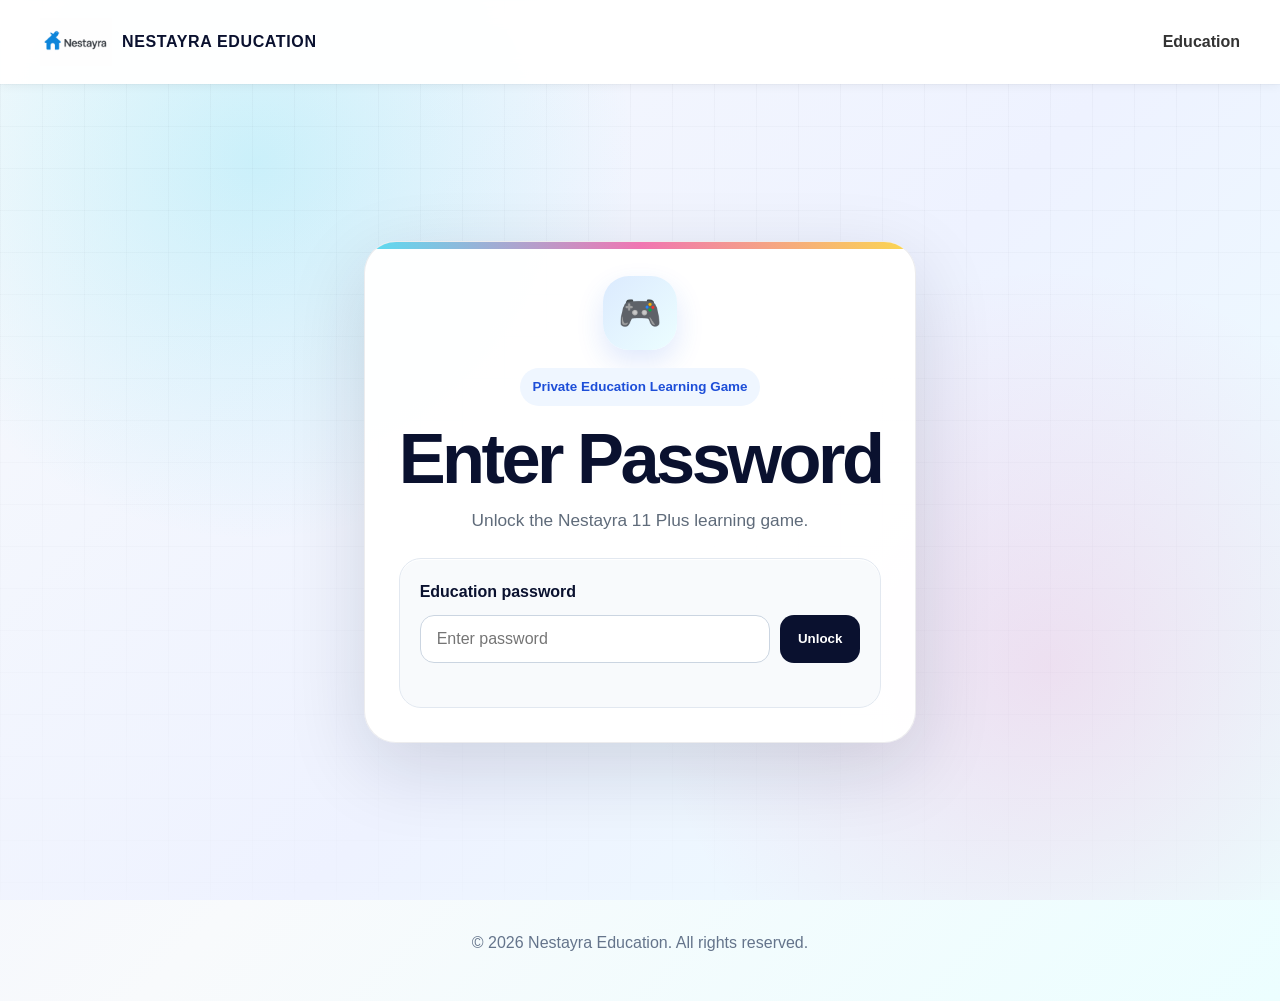
==== index.html @ 67f704fc "education section" ====
<!DOCTYPE html>
<html lang="en">
<head>
  <meta charset="UTF-8" />
  <meta name="viewport" content="width=device-width, initial-scale=1.0" />
  <title>Nestayra Education – 11 Plus Learning</title>
  <meta name="description" content="Password-protected Nestayra 11 Plus Education portal with Maths and English games." />
  <style>
    :root {
      --navy: #0a112f;
      --blue: #2f3a8c;
      --cyan: #22d3ee;
      --gold: #facc15;
      --pink: #ec4899;
      --green: #22c55e;
      --red: #ef4444;
      --text: #222;
      --muted: #5f6b7a;
      --bg: #f8f9fc;
      --card: #ffffff;
      --shadow: 0 18px 60px rgba(15, 23, 42, 0.14);
    }

    * { box-sizing: border-box; }

    html { scroll-behavior: smooth; }

    body {
      margin: 0;
      min-height: 100vh;
      font-family: Arial, sans-serif;
      background:
        radial-gradient(circle at 12% 14%, rgba(34, 211, 238, 0.18), transparent 30%),
        radial-gradient(circle at 88% 18%, rgba(236, 72, 153, 0.13), transparent 32%),
        linear-gradient(135deg, #eef2ff 0%, #f8fafc 50%, #ecfeff 100%);
      color: var(--text);
      line-height: 1.6;
    }

    header {
      position: sticky;
      top: 0;
      z-index: 20;
      background: rgba(255, 255, 255, 0.96);
      backdrop-filter: blur(12px);
      padding: 18px 40px;
      display: flex;
      align-items: center;
      justify-content: space-between;
      box-shadow: 0 2px 10px rgba(0,0,0,0.05);
    }

    .logo {
      display: flex;
      align-items: center;
      gap: 10px;
      color: var(--navy);
      font-weight: 900;
      letter-spacing: 0.04em;
    }

    .logo img {
      height: 48px;
      width: auto;
    }

    nav {
      display: flex;
      align-items: center;
      gap: 18px;
      flex-wrap: wrap;
    }

    nav a,
    nav button {
      text-decoration: none;
      color: #333;
      font-weight: 800;
      border: 0;
      background: transparent;
      cursor: pointer;
      font-size: 1rem;
      padding: 0;
    }

    nav a:hover,
    nav button:hover {
      color: var(--blue);
    }

    .education-section {
      padding: 80px 20px;
    }

    .education-wrap {
      max-width: 1220px;
      margin: 0 auto;
    }

    .education-lock-card {
      max-width: 1080px;
      margin: 0 auto;
      border-radius: 38px;
      padding: 0;
      overflow: hidden;
      box-shadow: 0 28px 90px rgba(15, 23, 42, 0.22);
      border: 1px solid rgba(255, 255, 255, 0.55);
      text-align: left;
      background:
        radial-gradient(circle at 12% 12%, rgba(34, 211, 238, 0.34), transparent 26%),
        radial-gradient(circle at 84% 18%, rgba(236, 72, 153, 0.26), transparent 30%),
        linear-gradient(135deg, #020617, #172554 52%, #042f2e);
      color: white;
      position: relative;
      min-height: 620px;
    }

    .education-lock-card::before {
      content: "";
      position: absolute;
      inset: 0;
      background-image:
        linear-gradient(rgba(255,255,255,0.055) 1px, transparent 1px),
        linear-gradient(90deg, rgba(255,255,255,0.055) 1px, transparent 1px);
      background-size: 42px 42px;
      opacity: 0.75;
      pointer-events: none;
    }

    .game-login-layout {
      position: relative;
      z-index: 1;
      display: grid;
      grid-template-columns: 1.15fr 0.85fr;
      min-height: 620px;
    }

    .game-login-hero {
      padding: clamp(28px, 5vw, 54px);
      display: flex;
      flex-direction: column;
      justify-content: center;
    }

    .game-badge {
      display: inline-flex;
      width: fit-content;
      align-items: center;
      gap: 8px;
      padding: 9px 13px;
      border-radius: 999px;
      background: rgba(255,255,255,0.12);
      border: 1px solid rgba(255,255,255,0.22);
      color: #cffafe;
      font-weight: 900;
      text-transform: uppercase;
      font-size: 0.78rem;
      letter-spacing: 0.08em;
      margin-bottom: 18px;
    }

    .game-login-hero h1 {
      margin: 0 0 16px;
      font-size: clamp(2.5rem, 7vw, 5.6rem);
      line-height: 0.9;
      letter-spacing: -0.07em;
      color: white;
      text-shadow: 0 12px 36px rgba(0,0,0,0.36);
    }

    .game-login-hero p {
      margin: 0 0 24px;
      max-width: 640px;
      color: #dbeafe;
      font-size: 1.13rem;
      font-weight: 800;
    }

    .game-login-features {
      display: grid;
      grid-template-columns: repeat(3, minmax(0, 1fr));
      gap: 12px;
      margin: 26px 0;
    }

    .game-login-feature {
      background: rgba(255,255,255,0.12);
      border: 1px solid rgba(255,255,255,0.18);
      border-radius: 22px;
      padding: 14px;
      color: white;
      box-shadow: inset 0 1px rgba(255,255,255,0.18);
    }

    .game-login-feature strong {
      display: block;
      font-size: 1.5rem;
      margin-bottom: 4px;
    }

    .game-login-feature span {
      display: block;
      color: #cbd5e1;
      font-weight: 800;
      font-size: 0.86rem;
      line-height: 1.25;
    }

    .obby-preview {
      height: 30px;
      background: rgba(0,0,0,0.28);
      border: 1px solid rgba(255,255,255,0.18);
      border-radius: 999px;
      overflow: hidden;
      position: relative;
      max-width: 560px;
      margin-top: 10px;
    }

    .obby-preview-fill {
      height: 100%;
      width: 74%;
      background: linear-gradient(90deg, var(--cyan), var(--pink), var(--gold));
    }

    .obby-preview-runner {
      position: absolute;
      left: 74%;
      top: -9px;
      transform: translateX(-50%);
      font-size: 2.25rem;
      filter: drop-shadow(0 8px 9px rgba(0,0,0,0.45));
      animation: runnerBounce 1.8s ease-in-out infinite;
    }

    .game-login-side {
      padding: clamp(22px, 4vw, 42px);
      display: flex;
      align-items: center;
      justify-content: center;
      background: rgba(255,255,255,0.08);
      border-left: 1px solid rgba(255,255,255,0.14);
    }

    .game-login-panel {
      width: 100%;
      max-width: 420px;
      background: rgba(255,255,255,0.96);
      color: var(--navy);
      border-radius: 30px;
      padding: 26px;
      box-shadow: 0 24px 70px rgba(0,0,0,0.24);
    }

    .lock-icon {
      width: 74px;
      height: 74px;
      margin: -2px 0 18px;
      border-radius: 26px;
      display: grid;
      place-items: center;
      font-size: 2.4rem;
      background: linear-gradient(135deg, #dbeafe, #ecfeff);
      box-shadow: 0 12px 28px rgba(37, 99, 235, 0.16);
    }

    .game-login-panel h2 {
      margin: 0 0 10px;
      font-size: clamp(1.7rem, 4vw, 2.35rem);
      line-height: 1.02;
      color: var(--navy);
      letter-spacing: -0.04em;
    }

    .game-login-panel p {
      color: var(--muted);
      margin: 0 0 18px;
      font-weight: 700;
    }

    .floating-emoji {
      position: absolute;
      z-index: 1;
      opacity: 0.52;
      font-size: 2.2rem;
      animation: floaty 7s linear infinite;
      pointer-events: none;
    }

    .float-one { left: 7%; bottom: 8%; animation-delay: 0s; }
    .float-two { left: 46%; bottom: 5%; animation-delay: 1.1s; }
    .float-three { left: 58%; top: 8%; animation-delay: 2.1s; }

    @keyframes runnerBounce {
      0%, 100% { transform: translateX(-50%) translateY(0); }
      50% { transform: translateX(-50%) translateY(-6px); }
    }

    @keyframes floaty {
      0% { transform: translateY(20px) rotate(0deg); }
      50% { transform: translateY(-20px) rotate(12deg); }
      100% { transform: translateY(20px) rotate(0deg); }
    }

    .kicker {
      color: #2563eb;
      text-transform: uppercase;
      letter-spacing: 0.1em;
      font-size: 0.8rem;
      font-weight: 900;
      margin: 0 0 10px;
    }

    .education-lock-card h1,
    .portal-hero h1 {
      margin: 0 0 14px;
      color: var(--navy);
      font-size: clamp(2.2rem, 6vw, 4.4rem);
      line-height: 0.98;
      letter-spacing: -0.05em;
    }

    .education-lock-card p,
    .portal-hero p {
      margin: 0 auto 24px;
      max-width: 760px;
      color: var(--muted);
      font-size: 1.08rem;
    }

    .password-form {
      background: #f8fafc;
      border: 1px solid #e2e8f0;
      border-radius: 22px;
      padding: 22px;
      text-align: left;
    }

    .password-form label {
      display: block;
      font-weight: 900;
      color: var(--navy);
      margin-bottom: 10px;
    }

    .password-row {
      display: flex;
      gap: 12px;
      flex-wrap: wrap;
    }

    .password-row input {
      flex: 1;
      min-width: 230px;
      border: 1px solid #cbd5e1;
      border-radius: 14px;
      padding: 14px 16px;
      font-size: 1rem;
      outline: none;
    }

    .password-row input:focus {
      border-color: #2563eb;
      box-shadow: 0 0 0 4px rgba(37, 99, 235, 0.14);
    }

    .button,
    .password-row button {
      display: inline-flex;
      align-items: center;
      justify-content: center;
      border: 0;
      border-radius: 14px;
      padding: 14px 20px;
      background: var(--navy);
      color: white;
      font-weight: 900;
      text-decoration: none;
      cursor: pointer;
    }

    .button.light {
      background: #e0e7ff;
      color: #1e1b4b;
    }

    .button.danger {
      background: #fee2e2;
      color: #991b1b;
    }

    .password-error {
      margin: 12px 0 0;
      color: #dc2626;
      font-weight: 800;
    }

    .education-content {
      display: none;
    }

    .education-content.unlocked {
      display: block;
    }

    .unlock-success {
      background: #dcfce7;
      color: #166534;
      border-radius: 18px;
      padding: 14px 18px;
      font-weight: 900;
      margin-bottom: 24px;
    }

    .portal-hero {
      display: grid;
      grid-template-columns: 1.05fr 0.95fr;
      gap: 34px;
      align-items: center;
      margin-bottom: 34px;
    }

    .feature-card {
      background: #0f172a;
      color: white;
      border-radius: 30px;
      padding: 30px;
      box-shadow: 0 24px 70px rgba(15, 23, 42, 0.24);
      overflow: hidden;
      position: relative;
    }

    .feature-card::after {
      content: "🎮";
      position: absolute;
      right: 20px;
      bottom: 10px;
      font-size: 6rem;
      opacity: 0.18;
    }

    .feature-card h2 {
      font-size: 1.8rem;
      margin: 0 0 10px;
    }

    .feature-card p {
      color: #cbd5e1;
      margin: 0;
      max-width: 420px;
    }

    .education-grid {
      display: grid;
      grid-template-columns: repeat(4, 1fr);
      gap: 18px;
      margin: 30px 0;
    }

    .education-card {
      background: white;
      border-radius: 22px;
      padding: 22px;
      box-shadow: var(--shadow);
      border: 1px solid rgba(15, 23, 42, 0.06);
    }

    .education-icon {
      width: 52px;
      height: 52px;
      display: grid;
      place-items: center;
      background: #eff6ff;
      border-radius: 18px;
      font-size: 1.6rem;
      margin-bottom: 14px;
    }

    .education-card h3 {
      margin: 0 0 8px;
      color: var(--navy);
    }

    .education-card p {
      margin: 0;
      color: var(--muted);
      font-size: 0.98rem;
    }

    .game-panel {
      background: white;
      border-radius: 30px;
      padding: 24px;
      box-shadow: var(--shadow);
      border: 1px solid rgba(15, 23, 42, 0.08);
      margin-top: 30px;
    }

    .game-panel-header {
      display: flex;
      justify-content: space-between;
      gap: 18px;
      align-items: flex-start;
      flex-wrap: wrap;
      margin-bottom: 18px;
    }

    .game-panel-header h2 {
      margin: 0 0 8px;
      color: var(--navy);
      font-size: clamp(1.8rem, 4vw, 2.8rem);
      letter-spacing: -0.04em;
    }

    .game-panel-header p {
      margin: 0;
      color: var(--muted);
      max-width: 760px;
    }

    .game-iframe-wrap {
      background: #020617;
      border-radius: 26px;
      overflow: hidden;
      border: 1px solid rgba(15, 23, 42, 0.12);
      min-height: 760px;
    }

    .game-iframe {
      width: 100%;
      height: 860px;
      border: 0;
      display: block;
      background: #020617;
    }

    footer {
      text-align: center;
      padding: 30px 20px 45px;
      color: #64748b;
    }

    @media (max-width: 980px) {
      header {
        padding: 16px 20px;
        align-items: flex-start;
        flex-direction: column;
      }

      .education-section {
        padding: 56px 16px;
      }

      .portal-hero {
        grid-template-columns: 1fr;
      }

      .game-login-layout {
        grid-template-columns: 1fr;
      }

      .game-login-side {
        border-left: 0;
        border-top: 1px solid rgba(255,255,255,0.14);
      }

      .game-login-features {
        grid-template-columns: 1fr;
      }


      .education-grid {
        grid-template-columns: repeat(2, 1fr);
      }

      .game-iframe {
        height: 980px;
      }
    }

    @media (max-width: 620px) {
      .education-lock-card {
        padding: 22px;
      }

      .password-row {
        flex-direction: column;
      }

      .password-row input,
      .password-row button {
        width: 100%;
      }

      .education-grid {
        grid-template-columns: 1fr;
      }

      .game-panel {
        padding: 16px;
        border-radius: 24px;
      }

      .game-iframe-wrap {
        border-radius: 20px;
      }

      .game-iframe {
        height: 1120px;
      }
    }


    /* Final design: simple home, full game magic after unlock */
    body::before {
      content: "";
      position: fixed;
      inset: 0;
      pointer-events: none;
      background:
        radial-gradient(circle at 20% 18%, rgba(34, 211, 238, 0.20), transparent 30%),
        radial-gradient(circle at 82% 74%, rgba(236, 72, 153, 0.14), transparent 32%),
        linear-gradient(135deg, #f8fafc 0%, #eef2ff 55%, #ecfeff 100%);
      z-index: -3;
    }

    body::after {
      content: "";
      position: fixed;
      inset: 0;
      pointer-events: none;
      z-index: -2;
      background-image:
        linear-gradient(rgba(15,23,42,0.035) 1px, transparent 1px),
        linear-gradient(90deg, rgba(15,23,42,0.035) 1px, transparent 1px);
      background-size: 42px 42px;
      mask-image: linear-gradient(to bottom, rgba(0,0,0,.8), rgba(0,0,0,.16));
    }

    .education-section {
      min-height: calc(100vh - 84px);
      display: grid;
      place-items: center;
      padding: 46px 18px;
      background: transparent;
    }

    .education-lock-card {
      max-width: 560px;
      width: 100%;
      margin: 0 auto;
      background: rgba(255,255,255,0.96);
      border-radius: 32px;
      padding: 34px;
      box-shadow: 0 24px 80px rgba(15, 23, 42, 0.14);
      border: 1px solid rgba(15, 23, 42, 0.08);
      text-align: center;
      color: var(--navy);
      position: relative;
      overflow: hidden;
      min-height: auto;
    }

    .education-lock-card::before {
      content: "";
      position: absolute;
      inset: 0 0 auto;
      height: 7px;
      background: linear-gradient(90deg, var(--cyan), var(--pink), var(--gold));
    }

    .simple-login-mark {
      width: 74px;
      height: 74px;
      margin: 0 auto 18px;
      border-radius: 26px;
      display: grid;
      place-items: center;
      background: linear-gradient(135deg, #dbeafe, #ecfeff);
      box-shadow: 0 12px 28px rgba(37,99,235,.14);
      font-size: 2.2rem;
    }

    .simple-login-title {
      margin: 0 0 10px;
      color: var(--navy);
      font-size: clamp(2rem, 6vw, 3.1rem);
      line-height: 1;
      letter-spacing: -0.055em;
    }

    .simple-login-text {
      margin: 0 auto 22px;
      color: var(--muted);
      font-size: 1.02rem;
      max-width: 420px;
    }

    .simple-login-note {
      display: inline-flex;
      align-items: center;
      gap: 8px;
      margin-bottom: 18px;
      padding: 8px 12px;
      border-radius: 999px;
      background: #eff6ff;
      color: #1d4ed8;
      font-weight: 900;
      font-size: .84rem;
    }

    .password-form {
      background: #f8fafc;
      border: 1px solid #e2e8f0;
      border-radius: 22px;
      padding: 20px;
      text-align: left;
      box-shadow: inset 0 1px white;
    }

    .password-form label {
      color: var(--navy);
      font-weight: 900;
    }

    .password-row {
      display: grid;
      grid-template-columns: 1fr auto;
      gap: 10px;
      margin-top: 10px;
    }

    .password-row input {
      width: 100%;
      min-width: 0;
      border: 1px solid #cbd5e1;
      border-radius: 14px;
      padding: 14px 16px;
      font-size: 1rem;
      outline: none;
    }

    .password-row input:focus {
      border-color: #2563eb;
      box-shadow: 0 0 0 4px rgba(37,99,235,.14);
    }

    .password-row button {
      border: 0;
      border-radius: 14px;
      padding: 14px 18px;
      background: var(--navy);
      color: white;
      font-weight: 900;
      cursor: pointer;
      white-space: nowrap;
    }

    .education-content {
      display: none;
    }

    .education-content.unlocked {
      display: block;
      width: 100%;
    }

    .post-unlock-game-banner {
      background:
        radial-gradient(circle at 12% 12%, rgba(34,211,238,.32), transparent 30%),
        radial-gradient(circle at 88% 18%, rgba(236,72,153,.26), transparent 32%),
        linear-gradient(135deg, #020617, #111827 46%, #1e1b4b);
      color: white;
      border-radius: 34px;
      padding: clamp(22px, 4vw, 36px);
      margin: 24px 0 28px;
      box-shadow: 0 28px 90px rgba(15,23,42,.25);
      border: 1px solid rgba(255,255,255,.16);
      overflow: hidden;
      position: relative;
    }

    .post-unlock-game-banner::before {
      content: "";
      position: absolute;
      inset: 0;
      background-image:
        linear-gradient(rgba(255,255,255,.055) 1px, transparent 1px),
        linear-gradient(90deg, rgba(255,255,255,.055) 1px, transparent 1px);
      background-size: 42px 42px;
      opacity: .65;
      pointer-events: none;
    }

    .post-unlock-game-inner {
      position: relative;
      z-index: 1;
      display: grid;
      grid-template-columns: 1.1fr .9fr;
      gap: 22px;
      align-items: center;
    }

    .post-unlock-game-banner h2 {
      margin: 0 0 10px;
      font-size: clamp(2.1rem, 5vw, 4.2rem);
      line-height: .95;
      letter-spacing: -.06em;
      color: white;
    }

    .post-unlock-game-banner p {
      margin: 0;
      color: #dbeafe;
      font-weight: 800;
      max-width: 720px;
    }

    .reward-grid {
      display: grid;
      grid-template-columns: repeat(3, 1fr);
      gap: 10px;
      margin-top: 20px;
    }

    .reward-card {
      background: rgba(255,255,255,.12);
      border: 1px solid rgba(255,255,255,.18);
      border-radius: 20px;
      padding: 13px;
      color: white;
      box-shadow: inset 0 1px rgba(255,255,255,.18);
    }

    .reward-card strong {
      display: block;
      font-size: 1.7rem;
      margin-bottom: 5px;
    }

    .reward-card span {
      display: block;
      color: #cbd5e1;
      font-weight: 800;
      font-size: .86rem;
      line-height: 1.25;
    }

    .challenge-board {
      background: rgba(0,0,0,.24);
      border: 1px solid rgba(255,255,255,.16);
      border-radius: 24px;
      padding: 16px;
    }

    .challenge-board h3 {
      margin: 0 0 10px;
      color: white;
    }

    .challenge-row {
      display: grid;
      grid-template-columns: auto 1fr auto;
      gap: 10px;
      align-items: center;
      padding: 10px 0;
      border-top: 1px solid rgba(255,255,255,.08);
      color: #e2e8f0;
      font-weight: 900;
    }

    .challenge-row:first-of-type {
      border-top: 0;
    }

    .challenge-rank {
      width: 30px;
      height: 30px;
      border-radius: 11px;
      display: grid;
      place-items: center;
      background: linear-gradient(135deg, var(--gold), #fb923c);
      color: #111827;
      font-size: .82rem;
    }

    .portal-hero h1,
    .game-panel-header h2 {
      background: linear-gradient(90deg, #0f172a, #2563eb, #0891b2);
      -webkit-background-clip: text;
      background-clip: text;
      color: transparent;
    }

    .portal-hero,
    .education-grid,
    .game-panel {
      animation: revealUp .55s ease both;
    }

    @keyframes revealUp {
      from { opacity: 0; transform: translateY(18px); }
      to { opacity: 1; transform: translateY(0); }
    }

    @media (max-width: 980px) {
      .post-unlock-game-inner,
      .portal-hero {
        grid-template-columns: 1fr;
      }

      .reward-grid {
        grid-template-columns: 1fr;
      }
    }

    @media (max-width: 620px) {
      .education-lock-card {
        padding: 26px 18px;
        border-radius: 26px;
      }

      .password-row {
        grid-template-columns: 1fr;
      }

      .password-row button {
        width: 100%;
      }
    }


    .english-panel {
      background: white;
      border-radius: 30px;
      padding: 24px;
      box-shadow: var(--shadow);
      border: 1px solid rgba(15, 23, 42, 0.08);
      margin-top: 30px;
      animation: revealUp .7s ease both;
    }

    .english-panel-header {
      display: flex;
      justify-content: space-between;
      gap: 18px;
      align-items: flex-start;
      flex-wrap: wrap;
      margin-bottom: 18px;
    }

    .english-panel-header h2 {
      margin: 0 0 8px;
      font-size: clamp(1.8rem, 4vw, 2.8rem);
      letter-spacing: -0.04em;
      background: linear-gradient(90deg, #0f172a, #7c3aed, #06b6d4);
      -webkit-background-clip: text;
      background-clip: text;
      color: transparent;
    }

    .english-panel-header p {
      margin: 0;
      color: var(--muted);
      max-width: 800px;
    }

    .english-skill-grid {
      display: grid;
      grid-template-columns: repeat(5, 1fr);
      gap: 10px;
      margin: 18px 0;
    }

    .english-skill-card {
      background: linear-gradient(135deg, #f8fafc, #eef2ff);
      border: 1px solid #e2e8f0;
      border-radius: 18px;
      padding: 13px;
      font-weight: 900;
      color: #1e1b4b;
      text-align: center;
      min-height: 80px;
      display: grid;
      place-items: center;
    }

    .english-iframe-wrap {
      background: #0a0010;
      border-radius: 26px;
      overflow: hidden;
      border: 1px solid rgba(15, 23, 42, 0.12);
      min-height: 860px;
    }

    .english-iframe {
      width: 100%;
      height: 930px;
      border: 0;
      display: block;
      background: #0a0010;
    }

    @media (max-width: 980px) {
      .english-skill-grid {
        grid-template-columns: repeat(2, 1fr);
      }

      .english-iframe {
        height: 1020px;
      }
    }

    @media (max-width: 620px) {
      .english-panel {
        padding: 16px;
        border-radius: 24px;
      }

      .english-skill-grid {
        grid-template-columns: 1fr;
      }

      .english-iframe-wrap {
        border-radius: 20px;
      }

      .english-iframe {
        height: 1120px;
      }
    }


    .english-resource-grid {
      display: grid;
      grid-template-columns: repeat(5, 1fr);
      gap: 10px;
      margin: 18px 0;
    }

    .english-resource-card {
      border: 1px solid #e2e8f0;
      background: linear-gradient(135deg, #ffffff, #f8fafc);
      border-radius: 18px;
      padding: 13px;
      text-align: left;
      cursor: pointer;
      box-shadow: 0 10px 25px rgba(15,23,42,.07);
      min-height: 126px;
    }

    .english-resource-card.active {
      border-color: #7c3aed;
      box-shadow: 0 0 0 4px rgba(124,58,237,.12);
      background: linear-gradient(135deg, #eef2ff, #ecfeff);
    }

    .english-resource-card b {
      display: block;
      color: #0f172a;
      margin-bottom: 5px;
    }

    .english-resource-card small {
      display: block;
      color: #64748b;
      line-height: 1.35;
      font-weight: 700;
    }

    @media (max-width: 980px) {
      .english-resource-grid {
        grid-template-columns: repeat(2, 1fr);
      }
    }

    @media (max-width: 620px) {
      .english-resource-grid {
        grid-template-columns: 1fr;
      }
    }

  </style>
</head>
<body>

<header>
  <div class="logo">
    <img src="logo.png" alt="Nestayra Logo" />
    <strong>NESTAYRA EDUCATION</strong>
  </div>

  <!-- Before password: show only this Education link. -->
  <nav id="lockedNav">
    <a href="#education">Education</a>
  </nav>

  <!-- After password: show education portal links. -->
  <nav id="unlockedNav" style="display:none">
    <a href="#educationPortal">Portal</a>
    <a href="#fullGame">Maths Game</a>
    <a href="#englishComprehension">English Comprehension</a>
    <button type="button" id="lockEducationTop">Lock</button>
  </nav>
</header>

<section class="education-section" id="education">
  <div class="education-wrap">

    <div class="education-lock-card" id="educationLock">
      <div class="simple-login-mark">🎮</div>
      <div class="simple-login-note">Private Education Learning Game</div>
      <h1 class="simple-login-title">Enter Password</h1>
      <p class="simple-login-text">Unlock the Nestayra 11 Plus learning game.</p>

      <form class="password-form" id="educationPasswordForm">
        <label for="educationPassword">Education password</label>
        <div class="password-row">
          <input id="educationPassword" type="password" placeholder="Enter password" autocomplete="current-password" />
          <button type="submit">Unlock</button>
        </div>
        <p class="password-error" id="educationPasswordError" aria-live="polite"></p>
      </form>
    </div>

    <div class="education-content" id="educationContent">
      <div class="unlock-success">Education section unlocked. Welcome to Nestayra 11 Plus Learning.</div>

      <div class="post-unlock-game-banner">
        <div class="post-unlock-game-inner">
          <div>
            <p class="kicker" style="color:#67e8f9">Game unlocked</p>
            <h2>Welcome to Galaxy Obby</h2>
            <p>Now the magic starts: complete 9-paper Maths challenges and play English comprehension quests with passage cards, hints, evidence and boss battles.</p>

            <div class="reward-grid">
              <div class="reward-card"><strong>🧮</strong><span>168 selected Maths questions</span></div>
              <div class="reward-card"><strong>⚡</strong><span>Fast multiple-choice battles</span></div>
              <div class="reward-card"><strong>📚</strong><span>English comprehension quests</span></div>
            </div>
          </div>

          <div class="challenge-board">
            <h3>🏆 Challenge Board</h3>
            <div class="challenge-row"><div class="challenge-rank">1</div><div>Build a 5x streak</div><div>+100 coins</div></div>
            <div class="challenge-row"><div class="challenge-rank">2</div><div>Clear Review Dojo</div><div>+1 gem</div></div>
            <div class="challenge-row"><div class="challenge-rank">3</div><div>Beat Boss Tower</div><div>new avatar</div></div>
          </div>
        </div>
      </div>



      <section class="portal-hero" id="educationPortal">
        <div>
          <p class="kicker">Education Support</p>
          <h1>11 Plus learning made fun</h1>
          <p>Nestayra Education helps children revise through short, motivating, game-style practice. The full game below includes Maths practice, English practice, multiple-choice answers, rewards, review mode and obby-style progress.</p>
          <p>
            <button class="button danger" type="button" id="lockEducationButton">Lock Education</button>
          </p>
        </div>

        <div class="feature-card">
          <h2>Full Galaxy Obby Game</h2>
          <p>The embedded game is the full multiple-choice no-type version created earlier, with Paper 1 to Paper 9 Maths question sets included. It loads only after the protected Education portal is unlocked.</p>
        </div>
      </section>

      <div class="education-grid">
        <article class="education-card">
          <div class="education-icon">🎯</div>
          <h3>11 Plus Prep</h3>
          <p>Short practice sessions for GL-style Maths, English, reasoning and exam confidence.</p>
        </article>
        <article class="education-card">
          <div class="education-icon">🧮</div>
          <h3>Maths Fluency</h3>
          <p>Speed, accuracy and step-by-step problem solving with child-friendly feedback.</p>
        </article>
        <article class="education-card">
          <div class="education-icon">📚</div>
          <h3>English Skills</h3>
          <p>Vocabulary, comprehension, grammar, punctuation and creative writing support.</p>
        </article>
        <article class="education-card">
          <div class="education-icon">🎮</div>
          <h3>Game Learning</h3>
          <p>Roblox-inspired rewards and TikTok-style short rounds to keep revision engaging.</p>
        </article>
      </div>

      <section class="game-panel" id="fullGame">
        <div class="game-panel-header">
          <div>
            <p class="kicker">Full Game</p>
            <h2>11 Plus Galaxy Obby</h2>
            <p>This is the full multiple-choice no-type game with all 9 selected Maths practice papers included. Children can choose A, B, C, D or E rather than typing answer values.</p>
          </div>
          <a class="button light" href="education-game/index.html" target="_blank" rel="noopener">Open Game Full Screen</a>
        </div>

        <div class="game-iframe-wrap">
          <iframe
            id="educationGameFrame"
            class="game-iframe"
            title="11 Plus Galaxy Obby Game"
            src="about:blank"
            loading="lazy"
          ></iframe>
        </div>
      </section>


      <section class="english-panel" id="englishComprehension">
        <div class="english-panel-header">
          <div>
            <p class="kicker">English Game</p>
            <h2>ReadQuest Comprehension Adventure</h2>
            <p>Children learn comprehension by playing: choose ReadQuest, GL Technique Dojo, Peter Pan practice, English Tutor or Word Explorer. The suite trains retrieval, inference, vocabulary, main idea, writer’s effect, writer’s view, tone, structure and evidence.</p>
          </div>
          <a class="button light" href="education-game/english/readquest.html" target="_blank" rel="noopener">Open English Game Full Screen</a>
        </div>

        
        <div class="english-resource-grid" id="englishResourceGrid">
          <button class="english-resource-card active" type="button" data-src="education-game/english/readquest.html">
            <b>🎮 ReadQuest Adventure</b>
            <small>Five comprehension worlds with boss battles, hints and XP.</small>
          </button>
          <button class="english-resource-card" type="button" data-src="education-game/english/gl-technique-dojo.html">
            <b>🧠 GL Technique Dojo</b>
            <small>Quick drills for retrieval, inference, vocabulary, tone and evidence.</small>
          </button>
          <button class="english-resource-card" type="button" data-src="education-game/english/peter-pan-comprehension.html">
            <b>🏴‍☠️ Peter Pan Practice</b>
            <small>Classic passage comprehension practice.</small>
          </button>
          <button class="english-resource-card" type="button" data-src="education-game/english/11plus-english-tutor.html">
            <b>📚 English Tutor</b>
            <small>Vocabulary, grammar and wider 11+ English support.</small>
          </button>
          <button class="english-resource-card" type="button" data-src="education-game/english/secret-life-of-english.html">
            <b>🔤 Word Explorer</b>
            <small>Build curiosity about words, meaning and language history.</small>
          </button>
        </div>

        <div class="english-skill-grid" aria-label="Comprehension skills practised">
          <div class="english-skill-card">🔎 Retrieval</div>
          <div class="english-skill-card">🧠 Inference</div>
          <div class="english-skill-card">📚 Vocabulary</div>
          <div class="english-skill-card">✨ Writer’s Effect</div>
          <div class="english-skill-card">🎯 Main Idea</div>
        </div>

        <div class="english-iframe-wrap">
          <iframe
            id="englishComprehensionFrame"
            class="english-iframe"
            title="ReadQuest English Comprehension Adventure"
            src="about:blank"
            loading="lazy"
          ></iframe>
        </div>
      </section>
    </div>
  </div>
</section>

<footer>
  © <span id="year"></span> Nestayra Education. All rights reserved.
</footer>

<script>
  const EDUCATION_PASSWORD = "Shauri11Plus";

  const form = document.getElementById("educationPasswordForm");
  const passwordInput = document.getElementById("educationPassword");
  const passwordError = document.getElementById("educationPasswordError");
  const educationLock = document.getElementById("educationLock");
  const educationContent = document.getElementById("educationContent");
  const lockedNav = document.getElementById("lockedNav");
  const unlockedNav = document.getElementById("unlockedNav");
  const gameFrame = document.getElementById("educationGameFrame");
  const englishFrame = document.getElementById("englishComprehensionFrame");

  document.getElementById("year").textContent = new Date().getFullYear();

  function unlockEducation() {
    sessionStorage.setItem("nestayraEducationUnlocked", "true");
    passwordError.textContent = "";
    educationLock.style.display = "none";
    educationContent.classList.add("unlocked");
    lockedNav.style.display = "none";
    unlockedNav.style.display = "flex";
    gameFrame.src = "education-game/index.html";
    englishFrame.src = "education-game/english/readquest.html";
    setTimeout(function () {
      document.getElementById("educationPortal").scrollIntoView({ behavior: "smooth" });
    }, 100);
  }

  function lockEducation() {
    sessionStorage.removeItem("nestayraEducationUnlocked");
    educationContent.classList.remove("unlocked");
    educationLock.style.display = "block";
    lockedNav.style.display = "flex";
    unlockedNav.style.display = "none";
    passwordInput.value = "";
    passwordError.textContent = "";
    gameFrame.src = "about:blank";
    englishFrame.src = "about:blank";
    window.location.hash = "education";
  }

  form.addEventListener("submit", function (event) {
    event.preventDefault();

    if (passwordInput.value.trim() === EDUCATION_PASSWORD) {
      unlockEducation();
      return;
    }

    passwordError.textContent = "Incorrect password. Please try again.";
  });

  document.getElementById("lockEducationButton").addEventListener("click", lockEducation);
  document.getElementById("lockEducationTop").addEventListener("click", lockEducation);

  document.querySelectorAll(".english-resource-card").forEach(function (button) {
    button.addEventListener("click", function () {
      document.querySelectorAll(".english-resource-card").forEach(function (b) {
        b.classList.remove("active");
      });
      button.classList.add("active");
      if (sessionStorage.getItem("nestayraEducationUnlocked") === "true") {
        englishFrame.src = button.dataset.src;
      }
    });
  });


  if (sessionStorage.getItem("nestayraEducationUnlocked") === "true") {
    unlockEducation();
  }
</script>

</body>
</html>
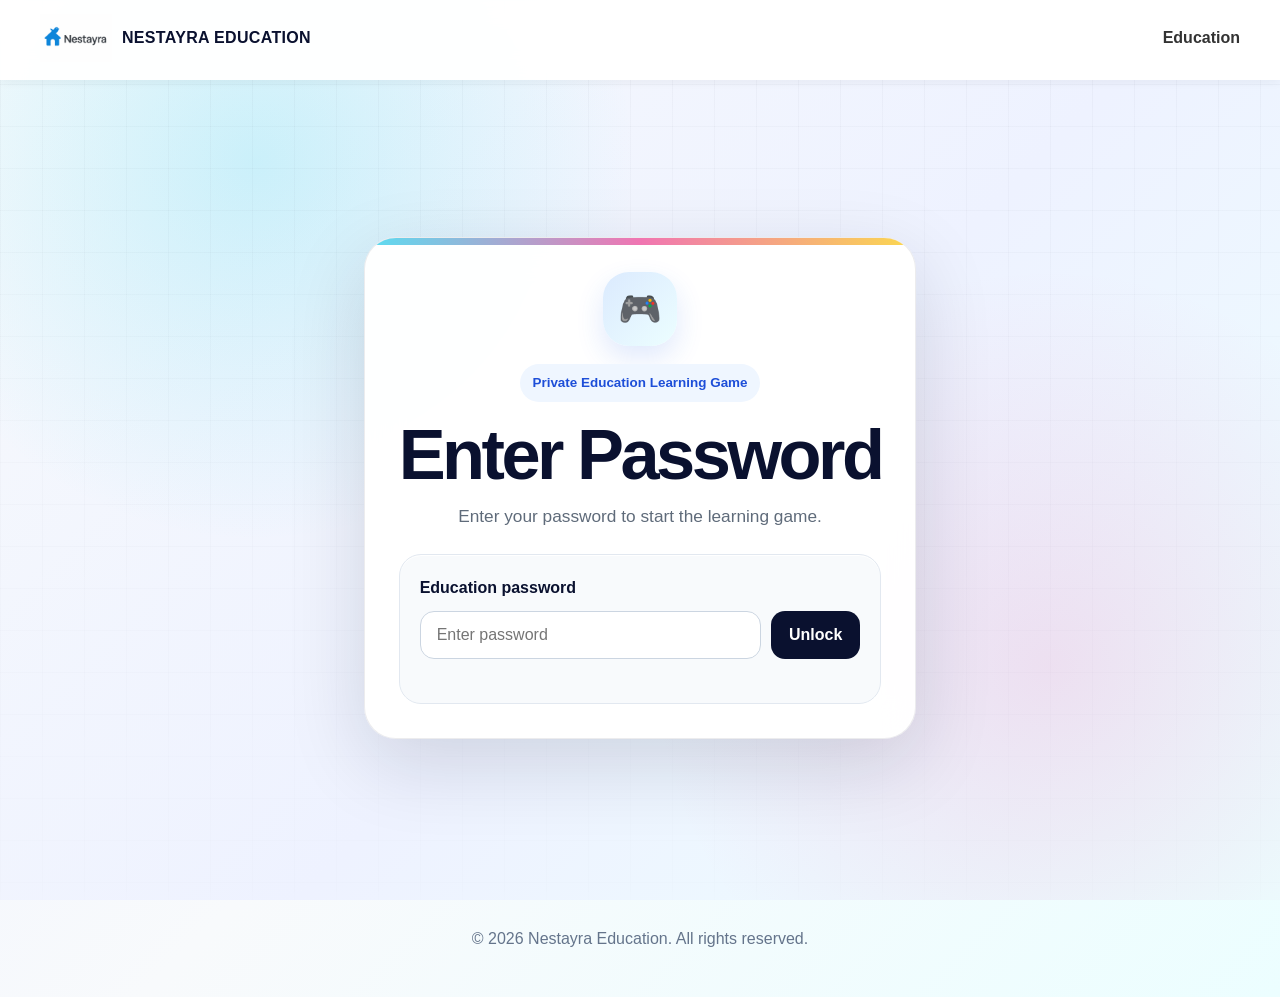
==== commit 6cce6d75: "education section" ====
--- a/index.html
+++ b/index.html
@@ -1080,6 +1080,472 @@
       }
     }
 
+
+    /* iPad + iPhone premium game polish */
+    :root {
+      --safe-top: env(safe-area-inset-top, 0px);
+      --safe-bottom: env(safe-area-inset-bottom, 0px);
+    }
+
+    html, body {
+      width: 100%;
+      max-width: 100%;
+      overflow-x: hidden;
+      -webkit-text-size-adjust: 100%;
+      touch-action: manipulation;
+    }
+
+    button,
+    a,
+    input {
+      -webkit-tap-highlight-color: transparent;
+    }
+
+    input,
+    button {
+      font-size: 16px;
+    }
+
+    header {
+      padding-top: calc(14px + var(--safe-top));
+    }
+
+    .logo strong {
+      letter-spacing: 0.02em;
+    }
+
+    .education-section {
+      min-height: calc(100dvh - 84px);
+    }
+
+    .education-lock-card {
+      backdrop-filter: blur(18px);
+    }
+
+    .simple-login-mark {
+      animation: softPulse 2.4s ease-in-out infinite;
+    }
+
+    @keyframes softPulse {
+      0%, 100% { transform: translateY(0) scale(1); }
+      50% { transform: translateY(-4px) scale(1.035); }
+    }
+
+    .mobile-game-strip {
+      display: none;
+      gap: 8px;
+      overflow-x: auto;
+      padding: 2px 0 14px;
+      scroll-snap-type: x mandatory;
+      -webkit-overflow-scrolling: touch;
+    }
+
+    .mobile-game-strip::-webkit-scrollbar {
+      display: none;
+    }
+
+    .mobile-chip {
+      flex: 0 0 auto;
+      scroll-snap-align: start;
+      border-radius: 999px;
+      padding: 10px 13px;
+      background: rgba(15, 23, 42, 0.08);
+      color: #0f172a;
+      font-weight: 900;
+      border: 1px solid rgba(15, 23, 42, 0.08);
+      text-decoration: none;
+      white-space: nowrap;
+    }
+
+    .portal-dashboard {
+      display: grid;
+      grid-template-columns: repeat(4, 1fr);
+      gap: 12px;
+      margin: 18px 0 22px;
+    }
+
+    .portal-stat-card {
+      background: rgba(255,255,255,0.94);
+      border: 1px solid rgba(15,23,42,0.08);
+      border-radius: 22px;
+      padding: 15px;
+      box-shadow: 0 16px 40px rgba(15,23,42,.09);
+      color: #0f172a;
+    }
+
+    .portal-stat-card strong {
+      display: block;
+      font-size: 1.6rem;
+      line-height: 1;
+      margin-bottom: 5px;
+    }
+
+    .portal-stat-card span {
+      color: #64748b;
+      font-weight: 900;
+      font-size: .82rem;
+    }
+
+    .study-path {
+      background: white;
+      border: 1px solid rgba(15,23,42,0.08);
+      border-radius: 30px;
+      padding: 22px;
+      box-shadow: var(--shadow);
+      margin: 24px 0 28px;
+    }
+
+    .study-path h2 {
+      margin: 0 0 6px;
+      color: #0f172a;
+      letter-spacing: -0.04em;
+      font-size: clamp(1.7rem, 4vw, 2.6rem);
+    }
+
+    .study-path p {
+      margin: 0 0 18px;
+      color: #64748b;
+      font-weight: 800;
+    }
+
+    .path-grid {
+      display: grid;
+      grid-template-columns: repeat(4, 1fr);
+      gap: 12px;
+    }
+
+    .path-card {
+      background: linear-gradient(135deg, #f8fafc, #eef2ff);
+      border: 1px solid #e2e8f0;
+      border-radius: 22px;
+      padding: 15px;
+      min-height: 138px;
+      display: flex;
+      flex-direction: column;
+      justify-content: space-between;
+    }
+
+    .path-card b {
+      color: #0f172a;
+      font-size: 1.05rem;
+      line-height: 1.15;
+    }
+
+    .path-card small {
+      color: #64748b;
+      font-weight: 800;
+      line-height: 1.35;
+    }
+
+    .path-card .path-emoji {
+      font-size: 2rem;
+    }
+
+    .game-panel,
+    .english-panel {
+      position: relative;
+      overflow: hidden;
+    }
+
+    .game-panel::before,
+    .english-panel::before {
+      content: "";
+      position: absolute;
+      inset: 0 0 auto;
+      height: 7px;
+      background: linear-gradient(90deg, var(--cyan), var(--pink), var(--gold));
+    }
+
+    .game-panel-header,
+    .english-panel-header {
+      padding-top: 8px;
+    }
+
+    .game-iframe-wrap,
+    .english-iframe-wrap {
+      box-shadow: inset 0 0 0 1px rgba(255,255,255,.04), 0 22px 55px rgba(15,23,42,.18);
+    }
+
+    .game-iframe,
+    .english-iframe {
+      width: 100%;
+      max-width: 100%;
+    }
+
+    .button {
+      min-height: 44px;
+    }
+
+    .english-resource-card,
+    .english-skill-card,
+    .education-card,
+    .path-card,
+    .portal-stat-card {
+      transition: transform .14s ease, box-shadow .14s ease;
+    }
+
+    @media (hover:hover) {
+      .english-resource-card:hover,
+      .education-card:hover,
+      .path-card:hover {
+        transform: translateY(-3px);
+        box-shadow: 0 22px 55px rgba(15,23,42,.12);
+      }
+    }
+
+    @media (max-width: 1180px) {
+      .education-wrap {
+        max-width: 100%;
+      }
+
+      .game-iframe {
+        height: 980px;
+      }
+
+      .english-iframe {
+        height: 1060px;
+      }
+    }
+
+    @media (min-width: 768px) and (max-width: 1180px) {
+      body {
+        background:
+          radial-gradient(circle at 12% 12%, rgba(34,211,238,.20), transparent 32%),
+          radial-gradient(circle at 88% 80%, rgba(236,72,153,.16), transparent 35%),
+          linear-gradient(135deg, #f8fafc, #eef2ff 55%, #ecfeff);
+      }
+
+      header {
+        padding-left: 26px;
+        padding-right: 26px;
+      }
+
+      .education-section {
+        padding: 34px 20px;
+      }
+
+      .education-lock-card {
+        max-width: 620px;
+        padding: 38px;
+      }
+
+      .post-unlock-game-banner {
+        border-radius: 34px;
+      }
+
+      .portal-dashboard {
+        grid-template-columns: repeat(4, 1fr);
+      }
+
+      .path-grid {
+        grid-template-columns: repeat(2, 1fr);
+      }
+
+      .education-grid {
+        grid-template-columns: repeat(2, 1fr);
+      }
+
+      .english-resource-grid {
+        grid-template-columns: repeat(2, 1fr);
+      }
+
+      .english-skill-grid {
+        grid-template-columns: repeat(3, 1fr);
+      }
+    }
+
+    @media (max-width: 767px) {
+      header {
+        position: sticky;
+        padding: calc(12px + var(--safe-top)) 14px 12px;
+        gap: 10px;
+      }
+
+      .logo {
+        width: 100%;
+        justify-content: center;
+      }
+
+      .logo img {
+        height: 42px;
+      }
+
+      .logo strong {
+        font-size: .92rem;
+      }
+
+      nav {
+        width: 100%;
+        justify-content: center;
+        gap: 12px;
+      }
+
+      nav a,
+      nav button {
+        font-size: .92rem;
+      }
+
+      .education-section {
+        min-height: calc(100dvh - 104px);
+        padding: 22px 12px calc(22px + var(--safe-bottom));
+      }
+
+      .education-lock-card {
+        max-width: 420px;
+        border-radius: 28px;
+        padding: 24px 16px;
+      }
+
+      .simple-login-mark {
+        width: 66px;
+        height: 66px;
+        border-radius: 22px;
+        font-size: 2rem;
+      }
+
+      .simple-login-title {
+        font-size: clamp(2rem, 12vw, 2.8rem);
+      }
+
+      .simple-login-text {
+        font-size: .98rem;
+      }
+
+      .password-form {
+        padding: 16px;
+        border-radius: 20px;
+      }
+
+      .password-row {
+        grid-template-columns: 1fr;
+      }
+
+      .password-row input,
+      .password-row button {
+        width: 100%;
+        min-height: 48px;
+      }
+
+      .mobile-game-strip {
+        display: flex;
+      }
+
+      .unlock-success {
+        border-radius: 16px;
+        font-size: .92rem;
+      }
+
+      .post-unlock-game-banner {
+        border-radius: 26px;
+        padding: 20px;
+        margin: 16px 0 20px;
+      }
+
+      .post-unlock-game-banner h2 {
+        font-size: clamp(2rem, 11vw, 3.4rem);
+      }
+
+      .post-unlock-game-banner p {
+        font-size: .98rem;
+      }
+
+      .reward-grid,
+      .portal-dashboard,
+      .path-grid,
+      .education-grid,
+      .english-resource-grid,
+      .english-skill-grid {
+        grid-template-columns: 1fr;
+      }
+
+      .portal-dashboard {
+        display: grid;
+        grid-template-columns: repeat(2, 1fr);
+        gap: 9px;
+      }
+
+      .portal-stat-card {
+        border-radius: 18px;
+        padding: 12px;
+      }
+
+      .portal-stat-card strong {
+        font-size: 1.35rem;
+      }
+
+      .study-path,
+      .game-panel,
+      .english-panel {
+        border-radius: 24px;
+        padding: 16px;
+        margin-top: 18px;
+      }
+
+      .path-card {
+        min-height: auto;
+        gap: 10px;
+      }
+
+      .game-panel-header,
+      .english-panel-header {
+        gap: 12px;
+      }
+
+      .game-panel-header h2,
+      .english-panel-header h2 {
+        font-size: clamp(1.8rem, 9vw, 2.5rem);
+      }
+
+      .game-panel-header p,
+      .english-panel-header p {
+        font-size: .96rem;
+      }
+
+      .game-panel-header .button,
+      .english-panel-header .button {
+        width: 100%;
+      }
+
+      .game-iframe-wrap,
+      .english-iframe-wrap {
+        border-radius: 18px;
+        min-height: 82dvh;
+        margin-left: -4px;
+        margin-right: -4px;
+      }
+
+      .game-iframe {
+        height: 1180px;
+      }
+
+      .english-iframe {
+        height: 1250px;
+      }
+
+      .english-resource-card {
+        min-height: auto;
+      }
+
+      footer {
+        padding-bottom: calc(28px + var(--safe-bottom));
+        font-size: .9rem;
+      }
+    }
+
+    @media (max-width: 390px) {
+      .game-iframe {
+        height: 1280px;
+      }
+
+      .english-iframe {
+        height: 1360px;
+      }
+
+      .portal-dashboard {
+        grid-template-columns: 1fr;
+      }
+    }
+
   </style>
 </head>
 <body>
@@ -1111,7 +1577,7 @@
       <div class="simple-login-mark">🎮</div>
       <div class="simple-login-note">Private Education Learning Game</div>
       <h1 class="simple-login-title">Enter Password</h1>
-      <p class="simple-login-text">Unlock the Nestayra 11 Plus learning game.</p>
+      <p class="simple-login-text">Enter your password to start the learning game.</p>
 
       <form class="password-form" id="educationPasswordForm">
         <label for="educationPassword">Education password</label>
@@ -1124,7 +1590,15 @@
     </div>
 
     <div class="education-content" id="educationContent">
-      <div class="unlock-success">Education section unlocked. Welcome to Nestayra 11 Plus Learning.</div>
+      <div class="unlock-success">Education section unlocked. Welcome to Nestayra Learning.</div>
+
+      <div class="mobile-game-strip" aria-label="Quick game navigation">
+        <a class="mobile-chip" href="#fullGame">🧮 Maths</a>
+        <a class="mobile-chip" href="#englishComprehension">📚 English</a>
+        <a class="mobile-chip" href="#studyPath">🎯 Study Path</a>
+        <a class="mobile-chip" href="#englishComprehension">🧠 Comprehension</a>
+      </div>
+
 
       <div class="post-unlock-game-banner">
         <div class="post-unlock-game-inner">
@@ -1150,6 +1624,25 @@
       </div>
 
 
+
+
+      <div class="portal-dashboard" aria-label="Learning dashboard">
+        <div class="portal-stat-card"><strong>168</strong><span>Maths questions</span></div>
+        <div class="portal-stat-card"><strong>9</strong><span>Maths papers</span></div>
+        <div class="portal-stat-card"><strong>5+</strong><span>English games</span></div>
+        <div class="portal-stat-card"><strong>A–E</strong><span>No typing needed</span></div>
+      </div>
+
+      <section class="study-path" id="studyPath">
+        <h2>Best 20-minute 11+ mission</h2>
+        <p>A focused routine for iPad or iPhone: short, game-like, and test-prep friendly.</p>
+        <div class="path-grid">
+          <article class="path-card"><div class="path-emoji">🧮</div><b>1. Maths Sprint</b><small>Play 10 quick multiple-choice questions. Aim for accuracy first, then speed.</small></article>
+          <article class="path-card"><div class="path-emoji">📚</div><b>2. ReadQuest</b><small>Read one passage zone. Use hints to learn evidence-based answering.</small></article>
+          <article class="path-card"><div class="path-emoji">🧠</div><b>3. Technique Dojo</b><small>Practise retrieval, inference, vocabulary, tone and writer’s effect.</small></article>
+          <article class="path-card"><div class="path-emoji">🔥</div><b>4. Review Mistakes</b><small>Replay weak questions and build a streak before stopping.</small></article>
+        </div>
+      </section>
 
       <section class="portal-hero" id="educationPortal">
         <div>
@@ -1295,7 +1788,8 @@
     lockedNav.style.display = "none";
     unlockedNav.style.display = "flex";
     gameFrame.src = "education-game/index.html";
-    englishFrame.src = "education-game/english/readquest.html";
+    const activeEnglishCard = document.querySelector(".english-resource-card.active");
+    englishFrame.src = activeEnglishCard ? activeEnglishCard.dataset.src : "education-game/english/readquest.html";
     setTimeout(function () {
       document.getElementById("educationPortal").scrollIntoView({ behavior: "smooth" });
     }, 100);
@@ -1325,8 +1819,10 @@
     passwordError.textContent = "Incorrect password. Please try again.";
   });
 
-  document.getElementById("lockEducationButton").addEventListener("click", lockEducation);
-  document.getElementById("lockEducationTop").addEventListener("click", lockEducation);
+  const lockEducationButton = document.getElementById("lockEducationButton");
+  const lockEducationTop = document.getElementById("lockEducationTop");
+  if (lockEducationButton) lockEducationButton.addEventListener("click", lockEducation);
+  if (lockEducationTop) lockEducationTop.addEventListener("click", lockEducation);
 
   document.querySelectorAll(".english-resource-card").forEach(function (button) {
     button.addEventListener("click", function () {
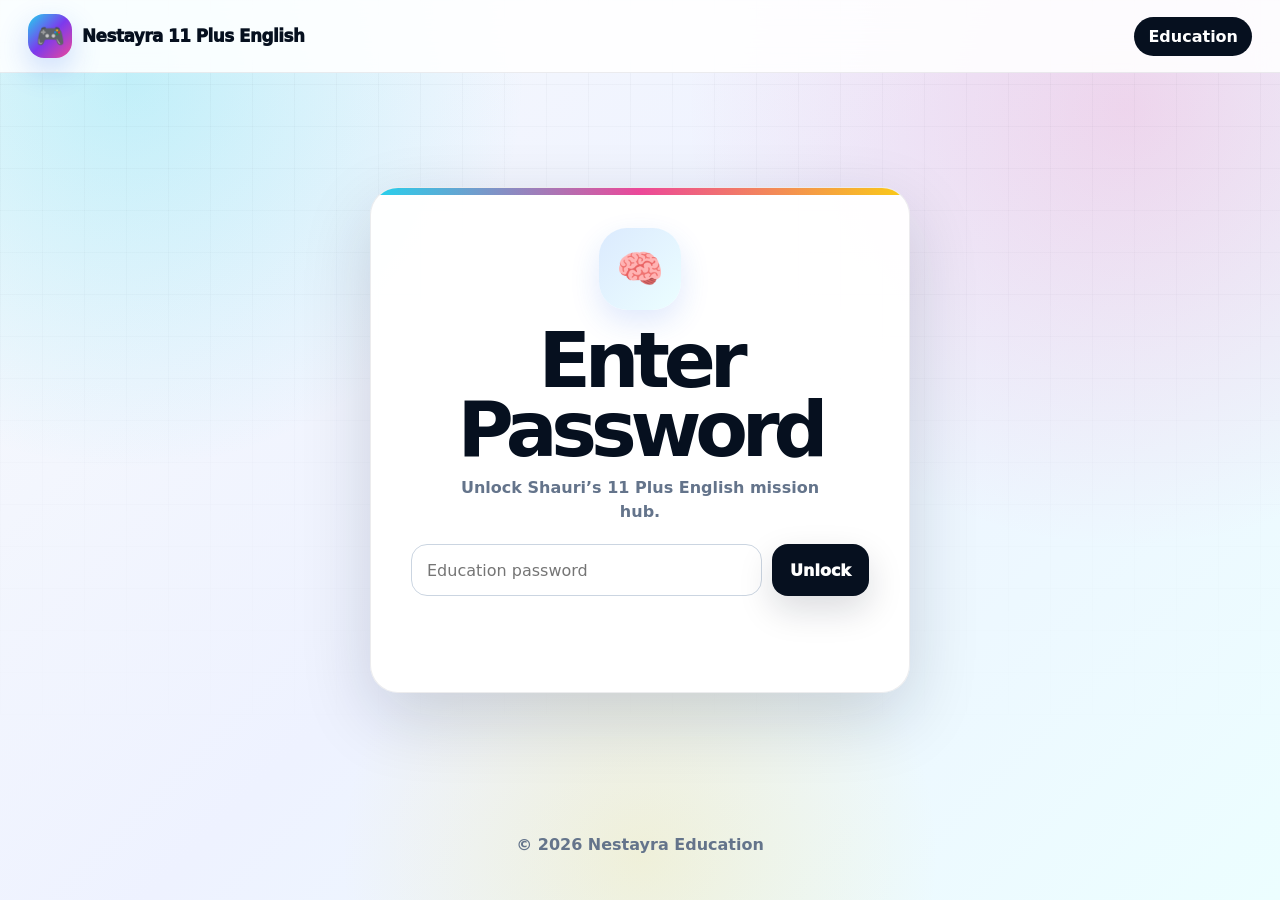
==== commit 40cd2d49: "eng revision" ====
--- a/index.html
+++ b/index.html
@@ -3,665 +3,166 @@
 <head>
   <meta charset="UTF-8" />
   <meta name="viewport" content="width=device-width, initial-scale=1.0" />
-  <title>Nestayra Education – 11 Plus Learning</title>
-  <meta name="description" content="Password-protected Nestayra 11 Plus Education portal with Maths and English games." />
+  <title>Nestayra 11 Plus Mission Hub</title>
+
   <style>
     :root {
-      --navy: #0a112f;
-      --blue: #2f3a8c;
+      --navy: #06101f;
+      --ink: #0f172a;
+      --muted: #64748b;
+      --soft: #f8fafc;
+      --line: #e2e8f0;
+      --white: #ffffff;
+
       --cyan: #22d3ee;
+      --blue: #2563eb;
+      --purple: #7c3aed;
+      --pink: #ec4899;
       --gold: #facc15;
-      --pink: #ec4899;
       --green: #22c55e;
+      --orange: #fb923c;
       --red: #ef4444;
-      --text: #222;
-      --muted: #5f6b7a;
-      --bg: #f8f9fc;
-      --card: #ffffff;
-      --shadow: 0 18px 60px rgba(15, 23, 42, 0.14);
-    }
-
-    * { box-sizing: border-box; }
-
-    html { scroll-behavior: smooth; }
+
+      --shadow: 0 24px 70px rgba(15, 23, 42, 0.16);
+      --radius: 28px;
+    }
+
+    * {
+      box-sizing: border-box;
+    }
+
+    html {
+      scroll-behavior: smooth;
+    }
 
     body {
       margin: 0;
       min-height: 100vh;
-      font-family: Arial, sans-serif;
+      font-family: Inter, ui-sans-serif, system-ui, -apple-system, BlinkMacSystemFont, "Segoe UI", Arial, sans-serif;
+      color: var(--ink);
       background:
-        radial-gradient(circle at 12% 14%, rgba(34, 211, 238, 0.18), transparent 30%),
-        radial-gradient(circle at 88% 18%, rgba(236, 72, 153, 0.13), transparent 32%),
-        linear-gradient(135deg, #eef2ff 0%, #f8fafc 50%, #ecfeff 100%);
-      color: var(--text);
-      line-height: 1.6;
+        radial-gradient(circle at 10% 8%, rgba(34, 211, 238, 0.25), transparent 28%),
+        radial-gradient(circle at 88% 12%, rgba(236, 72, 153, 0.18), transparent 32%),
+        radial-gradient(circle at 50% 95%, rgba(250, 204, 21, 0.16), transparent 28%),
+        linear-gradient(135deg, #f8fafc 0%, #eef2ff 48%, #ecfeff 100%);
+      overflow-x: hidden;
+    }
+
+    body::before {
+      content: "";
+      position: fixed;
+      inset: 0;
+      z-index: -1;
+      background-image:
+        linear-gradient(rgba(15, 23, 42, 0.04) 1px, transparent 1px),
+        linear-gradient(90deg, rgba(15, 23, 42, 0.04) 1px, transparent 1px);
+      background-size: 42px 42px;
+      mask-image: linear-gradient(to bottom, rgba(0,0,0,0.75), transparent 85%);
+    }
+
+    button,
+    input,
+    a {
+      font: inherit;
+      -webkit-tap-highlight-color: transparent;
+    }
+
+    button {
+      cursor: pointer;
     }
 
     header {
       position: sticky;
       top: 0;
       z-index: 20;
-      background: rgba(255, 255, 255, 0.96);
-      backdrop-filter: blur(12px);
-      padding: 18px 40px;
+      padding: 14px clamp(14px, 3vw, 28px);
       display: flex;
       align-items: center;
       justify-content: space-between;
-      box-shadow: 0 2px 10px rgba(0,0,0,0.05);
-    }
-
-    .logo {
+      gap: 14px;
+      flex-wrap: wrap;
+      background: rgba(255, 255, 255, 0.88);
+      border-bottom: 1px solid rgba(15, 23, 42, 0.08);
+      backdrop-filter: blur(18px);
+    }
+
+    .brand {
       display: flex;
       align-items: center;
       gap: 10px;
+      font-weight: 1000;
       color: var(--navy);
-      font-weight: 900;
-      letter-spacing: 0.04em;
-    }
-
-    .logo img {
-      height: 48px;
-      width: auto;
+      letter-spacing: -0.03em;
+      font-size: 1.05rem;
+    }
+
+    .brand-icon {
+      width: 44px;
+      height: 44px;
+      border-radius: 16px;
+      display: grid;
+      place-items: center;
+      color: white;
+      font-size: 1.45rem;
+      background: linear-gradient(135deg, var(--cyan), var(--purple), var(--pink));
+      box-shadow: 0 12px 30px rgba(37, 99, 235, 0.22);
     }
 
     nav {
       display: flex;
+      gap: 8px;
+      flex-wrap: wrap;
+      justify-content: flex-end;
       align-items: center;
-      gap: 18px;
-      flex-wrap: wrap;
     }
 
     nav a,
     nav button {
+      border: 0;
+      border-radius: 999px;
+      padding: 10px 14px;
+      background: #f1f5f9;
+      color: var(--ink);
       text-decoration: none;
-      color: #333;
-      font-weight: 800;
-      border: 0;
-      background: transparent;
+      font-weight: 900;
       cursor: pointer;
-      font-size: 1rem;
-      padding: 0;
-    }
-
-    nav a:hover,
-    nav button:hover {
-      color: var(--blue);
-    }
-
-    .education-section {
-      padding: 80px 20px;
-    }
-
-    .education-wrap {
-      max-width: 1220px;
+    }
+
+    nav a.primary {
+      color: white;
+      background: var(--navy);
+    }
+
+    .page {
+      width: min(1180px, 100%);
       margin: 0 auto;
-    }
-
-    .education-lock-card {
-      max-width: 1080px;
-      margin: 0 auto;
-      border-radius: 38px;
-      padding: 0;
-      overflow: hidden;
-      box-shadow: 0 28px 90px rgba(15, 23, 42, 0.22);
-      border: 1px solid rgba(255, 255, 255, 0.55);
-      text-align: left;
-      background:
-        radial-gradient(circle at 12% 12%, rgba(34, 211, 238, 0.34), transparent 26%),
-        radial-gradient(circle at 84% 18%, rgba(236, 72, 153, 0.26), transparent 30%),
-        linear-gradient(135deg, #020617, #172554 52%, #042f2e);
-      color: white;
-      position: relative;
-      min-height: 620px;
-    }
-
-    .education-lock-card::before {
-      content: "";
-      position: absolute;
-      inset: 0;
-      background-image:
-        linear-gradient(rgba(255,255,255,0.055) 1px, transparent 1px),
-        linear-gradient(90deg, rgba(255,255,255,0.055) 1px, transparent 1px);
-      background-size: 42px 42px;
-      opacity: 0.75;
-      pointer-events: none;
-    }
-
-    .game-login-layout {
-      position: relative;
-      z-index: 1;
-      display: grid;
-      grid-template-columns: 1.15fr 0.85fr;
-      min-height: 620px;
-    }
-
-    .game-login-hero {
-      padding: clamp(28px, 5vw, 54px);
-      display: flex;
-      flex-direction: column;
-      justify-content: center;
-    }
-
-    .game-badge {
-      display: inline-flex;
-      width: fit-content;
-      align-items: center;
-      gap: 8px;
-      padding: 9px 13px;
-      border-radius: 999px;
-      background: rgba(255,255,255,0.12);
-      border: 1px solid rgba(255,255,255,0.22);
-      color: #cffafe;
-      font-weight: 900;
-      text-transform: uppercase;
-      font-size: 0.78rem;
-      letter-spacing: 0.08em;
-      margin-bottom: 18px;
-    }
-
-    .game-login-hero h1 {
-      margin: 0 0 16px;
-      font-size: clamp(2.5rem, 7vw, 5.6rem);
-      line-height: 0.9;
-      letter-spacing: -0.07em;
-      color: white;
-      text-shadow: 0 12px 36px rgba(0,0,0,0.36);
-    }
-
-    .game-login-hero p {
-      margin: 0 0 24px;
-      max-width: 640px;
-      color: #dbeafe;
-      font-size: 1.13rem;
-      font-weight: 800;
-    }
-
-    .game-login-features {
-      display: grid;
-      grid-template-columns: repeat(3, minmax(0, 1fr));
-      gap: 12px;
-      margin: 26px 0;
-    }
-
-    .game-login-feature {
-      background: rgba(255,255,255,0.12);
-      border: 1px solid rgba(255,255,255,0.18);
-      border-radius: 22px;
-      padding: 14px;
-      color: white;
-      box-shadow: inset 0 1px rgba(255,255,255,0.18);
-    }
-
-    .game-login-feature strong {
-      display: block;
-      font-size: 1.5rem;
-      margin-bottom: 4px;
-    }
-
-    .game-login-feature span {
-      display: block;
-      color: #cbd5e1;
-      font-weight: 800;
-      font-size: 0.86rem;
-      line-height: 1.25;
-    }
-
-    .obby-preview {
-      height: 30px;
-      background: rgba(0,0,0,0.28);
-      border: 1px solid rgba(255,255,255,0.18);
-      border-radius: 999px;
-      overflow: hidden;
-      position: relative;
-      max-width: 560px;
-      margin-top: 10px;
-    }
-
-    .obby-preview-fill {
-      height: 100%;
-      width: 74%;
-      background: linear-gradient(90deg, var(--cyan), var(--pink), var(--gold));
-    }
-
-    .obby-preview-runner {
-      position: absolute;
-      left: 74%;
-      top: -9px;
-      transform: translateX(-50%);
-      font-size: 2.25rem;
-      filter: drop-shadow(0 8px 9px rgba(0,0,0,0.45));
-      animation: runnerBounce 1.8s ease-in-out infinite;
-    }
-
-    .game-login-side {
-      padding: clamp(22px, 4vw, 42px);
-      display: flex;
-      align-items: center;
-      justify-content: center;
-      background: rgba(255,255,255,0.08);
-      border-left: 1px solid rgba(255,255,255,0.14);
-    }
-
-    .game-login-panel {
-      width: 100%;
-      max-width: 420px;
-      background: rgba(255,255,255,0.96);
-      color: var(--navy);
-      border-radius: 30px;
-      padding: 26px;
-      box-shadow: 0 24px 70px rgba(0,0,0,0.24);
-    }
-
-    .lock-icon {
-      width: 74px;
-      height: 74px;
-      margin: -2px 0 18px;
-      border-radius: 26px;
-      display: grid;
-      place-items: center;
-      font-size: 2.4rem;
-      background: linear-gradient(135deg, #dbeafe, #ecfeff);
-      box-shadow: 0 12px 28px rgba(37, 99, 235, 0.16);
-    }
-
-    .game-login-panel h2 {
-      margin: 0 0 10px;
-      font-size: clamp(1.7rem, 4vw, 2.35rem);
-      line-height: 1.02;
-      color: var(--navy);
-      letter-spacing: -0.04em;
-    }
-
-    .game-login-panel p {
-      color: var(--muted);
-      margin: 0 0 18px;
-      font-weight: 700;
-    }
-
-    .floating-emoji {
-      position: absolute;
-      z-index: 1;
-      opacity: 0.52;
-      font-size: 2.2rem;
-      animation: floaty 7s linear infinite;
-      pointer-events: none;
-    }
-
-    .float-one { left: 7%; bottom: 8%; animation-delay: 0s; }
-    .float-two { left: 46%; bottom: 5%; animation-delay: 1.1s; }
-    .float-three { left: 58%; top: 8%; animation-delay: 2.1s; }
-
-    @keyframes runnerBounce {
-      0%, 100% { transform: translateX(-50%) translateY(0); }
-      50% { transform: translateX(-50%) translateY(-6px); }
-    }
-
-    @keyframes floaty {
-      0% { transform: translateY(20px) rotate(0deg); }
-      50% { transform: translateY(-20px) rotate(12deg); }
-      100% { transform: translateY(20px) rotate(0deg); }
-    }
-
-    .kicker {
-      color: #2563eb;
-      text-transform: uppercase;
-      letter-spacing: 0.1em;
-      font-size: 0.8rem;
-      font-weight: 900;
-      margin: 0 0 10px;
-    }
-
-    .education-lock-card h1,
-    .portal-hero h1 {
-      margin: 0 0 14px;
-      color: var(--navy);
-      font-size: clamp(2.2rem, 6vw, 4.4rem);
-      line-height: 0.98;
-      letter-spacing: -0.05em;
-    }
-
-    .education-lock-card p,
-    .portal-hero p {
-      margin: 0 auto 24px;
-      max-width: 760px;
-      color: var(--muted);
-      font-size: 1.08rem;
-    }
-
-    .password-form {
-      background: #f8fafc;
-      border: 1px solid #e2e8f0;
-      border-radius: 22px;
-      padding: 22px;
-      text-align: left;
-    }
-
-    .password-form label {
-      display: block;
-      font-weight: 900;
-      color: var(--navy);
-      margin-bottom: 10px;
-    }
-
-    .password-row {
-      display: flex;
-      gap: 12px;
-      flex-wrap: wrap;
-    }
-
-    .password-row input {
-      flex: 1;
-      min-width: 230px;
-      border: 1px solid #cbd5e1;
-      border-radius: 14px;
-      padding: 14px 16px;
-      font-size: 1rem;
-      outline: none;
-    }
-
-    .password-row input:focus {
-      border-color: #2563eb;
-      box-shadow: 0 0 0 4px rgba(37, 99, 235, 0.14);
-    }
-
-    .button,
-    .password-row button {
-      display: inline-flex;
-      align-items: center;
-      justify-content: center;
-      border: 0;
-      border-radius: 14px;
-      padding: 14px 20px;
-      background: var(--navy);
-      color: white;
-      font-weight: 900;
-      text-decoration: none;
-      cursor: pointer;
-    }
-
-    .button.light {
-      background: #e0e7ff;
-      color: #1e1b4b;
-    }
-
-    .button.danger {
-      background: #fee2e2;
-      color: #991b1b;
-    }
-
-    .password-error {
-      margin: 12px 0 0;
-      color: #dc2626;
-      font-weight: 800;
-    }
-
-    .education-content {
-      display: none;
-    }
-
-    .education-content.unlocked {
-      display: block;
-    }
-
-    .unlock-success {
-      background: #dcfce7;
-      color: #166534;
-      border-radius: 18px;
-      padding: 14px 18px;
-      font-weight: 900;
-      margin-bottom: 24px;
-    }
-
-    .portal-hero {
-      display: grid;
-      grid-template-columns: 1.05fr 0.95fr;
-      gap: 34px;
-      align-items: center;
-      margin-bottom: 34px;
-    }
-
-    .feature-card {
-      background: #0f172a;
-      color: white;
-      border-radius: 30px;
-      padding: 30px;
-      box-shadow: 0 24px 70px rgba(15, 23, 42, 0.24);
-      overflow: hidden;
-      position: relative;
-    }
-
-    .feature-card::after {
-      content: "🎮";
-      position: absolute;
-      right: 20px;
-      bottom: 10px;
-      font-size: 6rem;
-      opacity: 0.18;
-    }
-
-    .feature-card h2 {
-      font-size: 1.8rem;
-      margin: 0 0 10px;
-    }
-
-    .feature-card p {
-      color: #cbd5e1;
-      margin: 0;
-      max-width: 420px;
-    }
-
-    .education-grid {
-      display: grid;
-      grid-template-columns: repeat(4, 1fr);
-      gap: 18px;
-      margin: 30px 0;
-    }
-
-    .education-card {
-      background: white;
-      border-radius: 22px;
-      padding: 22px;
+      padding: clamp(18px, 4vw, 42px);
+    }
+
+    .login-card,
+    .hero,
+    .panel,
+    .card,
+    .mission,
+    .power-card {
+      background: rgba(255, 255, 255, 0.96);
+      border: 1px solid rgba(15, 23, 42, 0.08);
       box-shadow: var(--shadow);
-      border: 1px solid rgba(15, 23, 42, 0.06);
-    }
-
-    .education-icon {
-      width: 52px;
-      height: 52px;
-      display: grid;
-      place-items: center;
-      background: #eff6ff;
-      border-radius: 18px;
-      font-size: 1.6rem;
-      margin-bottom: 14px;
-    }
-
-    .education-card h3 {
-      margin: 0 0 8px;
-      color: var(--navy);
-    }
-
-    .education-card p {
-      margin: 0;
-      color: var(--muted);
-      font-size: 0.98rem;
-    }
-
-    .game-panel {
-      background: white;
-      border-radius: 30px;
-      padding: 24px;
-      box-shadow: var(--shadow);
-      border: 1px solid rgba(15, 23, 42, 0.08);
-      margin-top: 30px;
-    }
-
-    .game-panel-header {
-      display: flex;
-      justify-content: space-between;
-      gap: 18px;
-      align-items: flex-start;
-      flex-wrap: wrap;
-      margin-bottom: 18px;
-    }
-
-    .game-panel-header h2 {
-      margin: 0 0 8px;
-      color: var(--navy);
-      font-size: clamp(1.8rem, 4vw, 2.8rem);
-      letter-spacing: -0.04em;
-    }
-
-    .game-panel-header p {
-      margin: 0;
-      color: var(--muted);
-      max-width: 760px;
-    }
-
-    .game-iframe-wrap {
-      background: #020617;
-      border-radius: 26px;
-      overflow: hidden;
-      border: 1px solid rgba(15, 23, 42, 0.12);
-      min-height: 760px;
-    }
-
-    .game-iframe {
-      width: 100%;
-      height: 860px;
-      border: 0;
-      display: block;
-      background: #020617;
-    }
-
-    footer {
-      text-align: center;
-      padding: 30px 20px 45px;
-      color: #64748b;
-    }
-
-    @media (max-width: 980px) {
-      header {
-        padding: 16px 20px;
-        align-items: flex-start;
-        flex-direction: column;
-      }
-
-      .education-section {
-        padding: 56px 16px;
-      }
-
-      .portal-hero {
-        grid-template-columns: 1fr;
-      }
-
-      .game-login-layout {
-        grid-template-columns: 1fr;
-      }
-
-      .game-login-side {
-        border-left: 0;
-        border-top: 1px solid rgba(255,255,255,0.14);
-      }
-
-      .game-login-features {
-        grid-template-columns: 1fr;
-      }
-
-
-      .education-grid {
-        grid-template-columns: repeat(2, 1fr);
-      }
-
-      .game-iframe {
-        height: 980px;
-      }
-    }
-
-    @media (max-width: 620px) {
-      .education-lock-card {
-        padding: 22px;
-      }
-
-      .password-row {
-        flex-direction: column;
-      }
-
-      .password-row input,
-      .password-row button {
-        width: 100%;
-      }
-
-      .education-grid {
-        grid-template-columns: 1fr;
-      }
-
-      .game-panel {
-        padding: 16px;
-        border-radius: 24px;
-      }
-
-      .game-iframe-wrap {
-        border-radius: 20px;
-      }
-
-      .game-iframe {
-        height: 1120px;
-      }
-    }
-
-
-    /* Final design: simple home, full game magic after unlock */
-    body::before {
-      content: "";
-      position: fixed;
-      inset: 0;
-      pointer-events: none;
-      background:
-        radial-gradient(circle at 20% 18%, rgba(34, 211, 238, 0.20), transparent 30%),
-        radial-gradient(circle at 82% 74%, rgba(236, 72, 153, 0.14), transparent 32%),
-        linear-gradient(135deg, #f8fafc 0%, #eef2ff 55%, #ecfeff 100%);
-      z-index: -3;
-    }
-
-    body::after {
-      content: "";
-      position: fixed;
-      inset: 0;
-      pointer-events: none;
-      z-index: -2;
-      background-image:
-        linear-gradient(rgba(15,23,42,0.035) 1px, transparent 1px),
-        linear-gradient(90deg, rgba(15,23,42,0.035) 1px, transparent 1px);
-      background-size: 42px 42px;
-      mask-image: linear-gradient(to bottom, rgba(0,0,0,.8), rgba(0,0,0,.16));
-    }
-
-    .education-section {
-      min-height: calc(100vh - 84px);
-      display: grid;
-      place-items: center;
-      padding: 46px 18px;
-      background: transparent;
-    }
-
-    .education-lock-card {
-      max-width: 560px;
-      width: 100%;
-      margin: 0 auto;
-      background: rgba(255,255,255,0.96);
-      border-radius: 32px;
-      padding: 34px;
-      box-shadow: 0 24px 80px rgba(15, 23, 42, 0.14);
-      border: 1px solid rgba(15, 23, 42, 0.08);
-      text-align: center;
-      color: var(--navy);
+      border-radius: var(--radius);
+    }
+
+    .login-card {
       position: relative;
       overflow: hidden;
-      min-height: auto;
-    }
-
-    .education-lock-card::before {
+      max-width: 540px;
+      margin: 8vh auto;
+      padding: clamp(24px, 5vw, 40px);
+      text-align: center;
+    }
+
+    .login-card::before,
+    .hero::before,
+    .panel::before {
       content: "";
       position: absolute;
       inset: 0 0 auto;
@@ -669,1178 +170,918 @@
       background: linear-gradient(90deg, var(--cyan), var(--pink), var(--gold));
     }
 
-    .simple-login-mark {
-      width: 74px;
-      height: 74px;
-      margin: 0 auto 18px;
-      border-radius: 26px;
+    .login-icon {
+      width: 82px;
+      height: 82px;
+      margin: 0 auto 16px;
+      border-radius: 28px;
       display: grid;
       place-items: center;
       background: linear-gradient(135deg, #dbeafe, #ecfeff);
-      box-shadow: 0 12px 28px rgba(37,99,235,.14);
-      font-size: 2.2rem;
-    }
-
-    .simple-login-title {
+      font-size: 2.4rem;
+      box-shadow: 0 12px 30px rgba(37, 99, 235, 0.14);
+    }
+
+    h1 {
+      margin: 0;
+      font-size: clamp(2.2rem, 7vw, 4.8rem);
+      line-height: 0.9;
+      letter-spacing: -0.08em;
+      color: var(--navy);
+    }
+
+    h2 {
       margin: 0 0 10px;
+      font-size: clamp(1.65rem, 4vw, 3rem);
+      line-height: 0.95;
+      letter-spacing: -0.055em;
       color: var(--navy);
-      font-size: clamp(2rem, 6vw, 3.1rem);
-      line-height: 1;
-      letter-spacing: -0.055em;
-    }
-
-    .simple-login-text {
-      margin: 0 auto 22px;
+    }
+
+    h3 {
+      margin: 0 0 8px;
+      color: var(--navy);
+      font-size: 1.13rem;
+    }
+
+    p {
       color: var(--muted);
-      font-size: 1.02rem;
-      max-width: 420px;
-    }
-
-    .simple-login-note {
-      display: inline-flex;
-      align-items: center;
-      gap: 8px;
-      margin-bottom: 18px;
-      padding: 8px 12px;
-      border-radius: 999px;
-      background: #eff6ff;
-      color: #1d4ed8;
-      font-weight: 900;
-      font-size: .84rem;
-    }
-
-    .password-form {
-      background: #f8fafc;
-      border: 1px solid #e2e8f0;
-      border-radius: 22px;
-      padding: 20px;
-      text-align: left;
-      box-shadow: inset 0 1px white;
-    }
-
-    .password-form label {
-      color: var(--navy);
-      font-weight: 900;
+      font-weight: 780;
+      line-height: 1.5;
+    }
+
+    .login-card p {
+      max-width: 390px;
+      margin: 12px auto 20px;
     }
 
     .password-row {
       display: grid;
       grid-template-columns: 1fr auto;
       gap: 10px;
-      margin-top: 10px;
-    }
-
-    .password-row input {
+      margin-top: 18px;
+    }
+
+    input {
       width: 100%;
-      min-width: 0;
+      min-height: 52px;
+      border-radius: 16px;
       border: 1px solid #cbd5e1;
-      border-radius: 14px;
-      padding: 14px 16px;
-      font-size: 1rem;
+      padding: 0 15px;
+      font-size: 16px;
       outline: none;
-    }
-
-    .password-row input:focus {
-      border-color: #2563eb;
-      box-shadow: 0 0 0 4px rgba(37,99,235,.14);
-    }
-
-    .password-row button {
+      background: white;
+    }
+
+    input:focus {
+      border-color: var(--blue);
+      box-shadow: 0 0 0 4px rgba(37, 99, 235, 0.14);
+    }
+
+    .btn {
       border: 0;
-      border-radius: 14px;
-      padding: 14px 18px;
+      min-height: 52px;
+      border-radius: 16px;
+      padding: 0 18px;
+      font-weight: 1000;
+      cursor: pointer;
       background: var(--navy);
       color: white;
+      text-decoration: none;
+      display: inline-flex;
+      align-items: center;
+      justify-content: center;
+      box-shadow: 0 14px 35px rgba(15, 23, 42, 0.15);
+    }
+
+    .btn.gold {
+      color: #06101b;
+      background: linear-gradient(135deg, var(--cyan), var(--gold));
+    }
+
+    .btn.light {
+      background: #ffffff;
+      color: var(--ink);
+      border: 1px solid #cbd5e1;
+      box-shadow: none;
+    }
+
+    .error {
+      color: #dc2626;
       font-weight: 900;
-      cursor: pointer;
-      white-space: nowrap;
-    }
-
-    .education-content {
+      min-height: 24px;
+    }
+
+    #portal {
       display: none;
     }
 
-    .education-content.unlocked {
+    .hero {
+      position: relative;
+      overflow: hidden;
+      padding: clamp(24px, 5vw, 42px);
+      margin-bottom: 18px;
+    }
+
+    .hero::after {
+      content: "XP";
+      position: absolute;
+      right: clamp(18px, 4vw, 42px);
+      bottom: -18px;
+      font-size: clamp(5rem, 16vw, 11rem);
+      color: rgba(37, 99, 235, 0.08);
+      font-weight: 1000;
+      letter-spacing: -0.1em;
+      pointer-events: none;
+    }
+
+    .hero-content {
+      position: relative;
+      z-index: 2;
+      max-width: 820px;
+    }
+
+    .badge {
+      display: inline-flex;
+      width: fit-content;
+      align-items: center;
+      gap: 8px;
+      border-radius: 999px;
+      padding: 8px 12px;
+      background: #ecfeff;
+      color: #0e7490;
+      font-weight: 1000;
+      font-size: 0.76rem;
+      text-transform: uppercase;
+      letter-spacing: 0.07em;
+      margin-bottom: 10px;
+    }
+
+    .hero p {
+      max-width: 780px;
+      font-size: 1.05rem;
+    }
+
+    .player-strip {
+      display: grid;
+      grid-template-columns: repeat(4, 1fr);
+      gap: 10px;
+      margin-top: 20px;
+      max-width: 820px;
+    }
+
+    .stat {
+      background: #f8fafc;
+      border: 1px solid var(--line);
+      border-radius: 20px;
+      padding: 13px;
+      font-weight: 900;
+    }
+
+    .stat strong {
       display: block;
-      width: 100%;
-    }
-
-    .post-unlock-game-banner {
+      font-size: 1.3rem;
+      color: var(--navy);
+      margin-bottom: 2px;
+    }
+
+    .stat span {
+      color: var(--muted);
+      font-size: 0.85rem;
+      font-weight: 820;
+    }
+
+    .quick-rule {
+      margin: 18px 0;
+      padding: clamp(20px, 4vw, 30px);
+      border-radius: 28px;
+      color: white;
       background:
-        radial-gradient(circle at 12% 12%, rgba(34,211,238,.32), transparent 30%),
-        radial-gradient(circle at 88% 18%, rgba(236,72,153,.26), transparent 32%),
-        linear-gradient(135deg, #020617, #111827 46%, #1e1b4b);
-      color: white;
-      border-radius: 34px;
-      padding: clamp(22px, 4vw, 36px);
-      margin: 24px 0 28px;
-      box-shadow: 0 28px 90px rgba(15,23,42,.25);
-      border: 1px solid rgba(255,255,255,.16);
+        radial-gradient(circle at 10% 10%, rgba(34, 211, 238, 0.32), transparent 30%),
+        linear-gradient(135deg, var(--navy), #172554 55%, #312e81);
+      box-shadow: 0 24px 70px rgba(15, 23, 42, 0.22);
+      text-align: center;
+    }
+
+    .quick-rule strong {
+      display: block;
+      font-size: clamp(1.6rem, 5vw, 3.4rem);
+      letter-spacing: -0.06em;
+      line-height: 0.95;
+    }
+
+    .quick-rule span {
+      display: block;
+      margin-top: 8px;
+      color: #dbeafe;
+      font-weight: 850;
+      font-size: 1.02rem;
+    }
+
+    .panel {
+      position: relative;
       overflow: hidden;
+      padding: clamp(20px, 4vw, 32px);
+      margin-top: 18px;
+    }
+
+    .grid {
+      display: grid;
+      grid-template-columns: repeat(2, 1fr);
+      gap: 14px;
+      margin-top: 16px;
+    }
+
+    .card {
+      padding: 18px;
+      box-shadow: 0 18px 46px rgba(15, 23, 42, 0.1);
+    }
+
+    .card-icon {
+      width: 46px;
+      height: 46px;
+      display: grid;
+      place-items: center;
+      border-radius: 16px;
+      background: #f1f5f9;
+      font-size: 1.55rem;
+      margin-bottom: 10px;
+    }
+
+    .card ul {
+      margin: 10px 0 0;
+      padding-left: 20px;
+    }
+
+    .card li {
+      color: #334155;
+      font-weight: 790;
+      line-height: 1.45;
+      margin: 6px 0;
+    }
+
+    .method {
+      display: grid;
+      grid-template-columns: repeat(4, 1fr);
+      gap: 12px;
+      margin-top: 18px;
+    }
+
+    .power-card {
+      padding: 16px;
       position: relative;
-    }
-
-    .post-unlock-game-banner::before {
+      overflow: hidden;
+      min-height: 140px;
+    }
+
+    .power-card::after {
       content: "";
       position: absolute;
-      inset: 0;
-      background-image:
-        linear-gradient(rgba(255,255,255,.055) 1px, transparent 1px),
-        linear-gradient(90deg, rgba(255,255,255,.055) 1px, transparent 1px);
-      background-size: 42px 42px;
-      opacity: .65;
-      pointer-events: none;
-    }
-
-    .post-unlock-game-inner {
-      position: relative;
-      z-index: 1;
+      width: 90px;
+      height: 90px;
+      right: -28px;
+      bottom: -28px;
+      border-radius: 999px;
+      background: rgba(34, 211, 238, 0.12);
+    }
+
+    .power-card strong {
+      display: block;
+      color: var(--navy);
+      font-size: 1.25rem;
+      letter-spacing: -0.03em;
+      margin-bottom: 6px;
+    }
+
+    .power-card span {
+      display: block;
+      color: var(--muted);
+      font-weight: 800;
+      line-height: 1.4;
+    }
+
+    .missions {
       display: grid;
-      grid-template-columns: 1.1fr .9fr;
-      gap: 22px;
-      align-items: center;
-    }
-
-    .post-unlock-game-banner h2 {
-      margin: 0 0 10px;
-      font-size: clamp(2.1rem, 5vw, 4.2rem);
-      line-height: .95;
-      letter-spacing: -.06em;
-      color: white;
-    }
-
-    .post-unlock-game-banner p {
-      margin: 0;
-      color: #dbeafe;
-      font-weight: 800;
-      max-width: 720px;
-    }
-
-    .reward-grid {
+      grid-template-columns: repeat(2, 1fr);
+      gap: 14px;
+      margin-top: 16px;
+    }
+
+    .mission {
+      padding: 16px;
+      box-shadow: 0 16px 44px rgba(15, 23, 42, 0.1);
+      transition: transform 0.18s ease, box-shadow 0.18s ease;
+    }
+
+    .mission:hover {
+      transform: translateY(-3px);
+      box-shadow: 0 22px 60px rgba(15, 23, 42, 0.14);
+    }
+
+    .mission-top {
+      display: flex;
+      align-items: flex-start;
+      justify-content: space-between;
+      gap: 10px;
+      margin-bottom: 8px;
+    }
+
+    .mission strong {
+      display: block;
+      color: var(--navy);
+      font-size: 1.06rem;
+    }
+
+    .level {
+      flex: 0 0 auto;
+      border-radius: 999px;
+      background: #fef3c7;
+      color: #92400e;
+      padding: 5px 9px;
+      font-weight: 1000;
+      font-size: 0.72rem;
+      text-transform: uppercase;
+    }
+
+    .mission p {
+      margin: 6px 0 0;
+      font-size: 0.95rem;
+    }
+
+    .coach-box {
+      background: #f8fafc;
+      border: 1px solid var(--line);
+      border-radius: 22px;
+      padding: 16px;
+      margin-top: 14px;
+    }
+
+    .coach-box b {
+      color: var(--navy);
+    }
+
+    .checklist {
       display: grid;
-      grid-template-columns: repeat(3, 1fr);
       gap: 10px;
-      margin-top: 20px;
-    }
-
-    .reward-card {
-      background: rgba(255,255,255,.12);
-      border: 1px solid rgba(255,255,255,.18);
-      border-radius: 20px;
-      padding: 13px;
-      color: white;
-      box-shadow: inset 0 1px rgba(255,255,255,.18);
-    }
-
-    .reward-card strong {
-      display: block;
-      font-size: 1.7rem;
-      margin-bottom: 5px;
-    }
-
-    .reward-card span {
-      display: block;
-      color: #cbd5e1;
-      font-weight: 800;
-      font-size: .86rem;
-      line-height: 1.25;
-    }
-
-    .challenge-board {
-      background: rgba(0,0,0,.24);
-      border: 1px solid rgba(255,255,255,.16);
-      border-radius: 24px;
-      padding: 16px;
-    }
-
-    .challenge-board h3 {
-      margin: 0 0 10px;
-      color: white;
-    }
-
-    .challenge-row {
-      display: grid;
-      grid-template-columns: auto 1fr auto;
+      margin-top: 12px;
+    }
+
+    .check {
+      display: flex;
       gap: 10px;
-      align-items: center;
-      padding: 10px 0;
-      border-top: 1px solid rgba(255,255,255,.08);
-      color: #e2e8f0;
-      font-weight: 900;
-    }
-
-    .challenge-row:first-of-type {
-      border-top: 0;
-    }
-
-    .challenge-rank {
-      width: 30px;
-      height: 30px;
-      border-radius: 11px;
+      align-items: flex-start;
+      background: #ffffff;
+      border: 1px solid var(--line);
+      border-radius: 16px;
+      padding: 12px;
+      color: #334155;
+      font-weight: 820;
+      line-height: 1.4;
+    }
+
+    .tick {
+      flex: 0 0 auto;
+      width: 24px;
+      height: 24px;
+      border-radius: 8px;
       display: grid;
       place-items: center;
-      background: linear-gradient(135deg, var(--gold), #fb923c);
-      color: #111827;
-      font-size: .82rem;
-    }
-
-    .portal-hero h1,
-    .game-panel-header h2 {
-      background: linear-gradient(90deg, #0f172a, #2563eb, #0891b2);
-      -webkit-background-clip: text;
-      background-clip: text;
-      color: transparent;
-    }
-
-    .portal-hero,
-    .education-grid,
-    .game-panel {
-      animation: revealUp .55s ease both;
-    }
-
-    @keyframes revealUp {
-      from { opacity: 0; transform: translateY(18px); }
-      to { opacity: 1; transform: translateY(0); }
-    }
-
-    @media (max-width: 980px) {
-      .post-unlock-game-inner,
-      .portal-hero {
+      background: #dcfce7;
+      color: #166534;
+      font-weight: 1000;
+    }
+
+    .confidence {
+      margin-top: 18px;
+      display: grid;
+      grid-template-columns: 1fr 1fr;
+      gap: 14px;
+    }
+
+    .speech {
+      border-radius: 24px;
+      padding: 18px;
+      background: linear-gradient(135deg, #ffffff, #f8fafc);
+      border: 1px solid var(--line);
+      box-shadow: 0 18px 46px rgba(15, 23, 42, 0.1);
+    }
+
+    .speech strong {
+      display: block;
+      color: var(--navy);
+      margin-bottom: 6px;
+      font-size: 1.1rem;
+    }
+
+    .speech p {
+      margin: 0;
+    }
+
+    .maths-box {
+      display: flex;
+      align-items: center;
+      justify-content: space-between;
+      gap: 16px;
+      flex-wrap: wrap;
+      background: #f8fafc;
+      border: 1px solid var(--line);
+      border-radius: 22px;
+      padding: 16px;
+      margin-top: 14px;
+    }
+
+    footer {
+      text-align: center;
+      color: var(--muted);
+      font-weight: 750;
+      padding: 28px 14px;
+    }
+
+    @media (max-width: 920px) {
+      header {
+        justify-content: center;
+        text-align: center;
+      }
+
+      nav {
+        justify-content: center;
+      }
+
+      .player-strip,
+      .method,
+      .grid,
+      .missions,
+      .confidence {
         grid-template-columns: 1fr;
-      }
-
-      .reward-grid {
-        grid-template-columns: 1fr;
-      }
-    }
-
-    @media (max-width: 620px) {
-      .education-lock-card {
-        padding: 26px 18px;
-        border-radius: 26px;
       }
 
       .password-row {
         grid-template-columns: 1fr;
       }
 
-      .password-row button {
-        width: 100%;
+      .page {
+        padding: 16px 10px;
       }
-    }
-
-
-    .english-panel {
-      background: white;
-      border-radius: 30px;
-      padding: 24px;
-      box-shadow: var(--shadow);
-      border: 1px solid rgba(15, 23, 42, 0.08);
-      margin-top: 30px;
-      animation: revealUp .7s ease both;
-    }
-
-    .english-panel-header {
-      display: flex;
-      justify-content: space-between;
-      gap: 18px;
-      align-items: flex-start;
-      flex-wrap: wrap;
-      margin-bottom: 18px;
-    }
-
-    .english-panel-header h2 {
-      margin: 0 0 8px;
-      font-size: clamp(1.8rem, 4vw, 2.8rem);
-      letter-spacing: -0.04em;
-      background: linear-gradient(90deg, #0f172a, #7c3aed, #06b6d4);
-      -webkit-background-clip: text;
-      background-clip: text;
-      color: transparent;
-    }
-
-    .english-panel-header p {
-      margin: 0;
-      color: var(--muted);
-      max-width: 800px;
-    }
-
-    .english-skill-grid {
-      display: grid;
-      grid-template-columns: repeat(5, 1fr);
-      gap: 10px;
-      margin: 18px 0;
-    }
-
-    .english-skill-card {
-      background: linear-gradient(135deg, #f8fafc, #eef2ff);
-      border: 1px solid #e2e8f0;
-      border-radius: 18px;
-      padding: 13px;
-      font-weight: 900;
-      color: #1e1b4b;
-      text-align: center;
-      min-height: 80px;
-      display: grid;
-      place-items: center;
-    }
-
-    .english-iframe-wrap {
-      background: #0a0010;
-      border-radius: 26px;
-      overflow: hidden;
-      border: 1px solid rgba(15, 23, 42, 0.12);
-      min-height: 860px;
-    }
-
-    .english-iframe {
-      width: 100%;
-      height: 930px;
-      border: 0;
-      display: block;
-      background: #0a0010;
-    }
-
-    @media (max-width: 980px) {
-      .english-skill-grid {
-        grid-template-columns: repeat(2, 1fr);
-      }
-
-      .english-iframe {
-        height: 1020px;
-      }
-    }
-
-    @media (max-width: 620px) {
-      .english-panel {
-        padding: 16px;
+
+      .hero,
+      .panel,
+      .quick-rule {
         border-radius: 24px;
       }
-
-      .english-skill-grid {
-        grid-template-columns: 1fr;
-      }
-
-      .english-iframe-wrap {
-        border-radius: 20px;
-      }
-
-      .english-iframe {
-        height: 1120px;
-      }
-    }
-
-
-    .english-resource-grid {
-      display: grid;
-      grid-template-columns: repeat(5, 1fr);
-      gap: 10px;
-      margin: 18px 0;
-    }
-
-    .english-resource-card {
-      border: 1px solid #e2e8f0;
-      background: linear-gradient(135deg, #ffffff, #f8fafc);
-      border-radius: 18px;
-      padding: 13px;
-      text-align: left;
-      cursor: pointer;
-      box-shadow: 0 10px 25px rgba(15,23,42,.07);
-      min-height: 126px;
-    }
-
-    .english-resource-card.active {
-      border-color: #7c3aed;
-      box-shadow: 0 0 0 4px rgba(124,58,237,.12);
-      background: linear-gradient(135deg, #eef2ff, #ecfeff);
-    }
-
-    .english-resource-card b {
-      display: block;
-      color: #0f172a;
-      margin-bottom: 5px;
-    }
-
-    .english-resource-card small {
-      display: block;
-      color: #64748b;
-      line-height: 1.35;
-      font-weight: 700;
-    }
-
-    @media (max-width: 980px) {
-      .english-resource-grid {
-        grid-template-columns: repeat(2, 1fr);
-      }
-    }
-
-    @media (max-width: 620px) {
-      .english-resource-grid {
-        grid-template-columns: 1fr;
-      }
-    }
-
-
-    /* iPad + iPhone premium game polish */
-    :root {
-      --safe-top: env(safe-area-inset-top, 0px);
-      --safe-bottom: env(safe-area-inset-bottom, 0px);
-    }
-
-    html, body {
-      width: 100%;
-      max-width: 100%;
-      overflow-x: hidden;
-      -webkit-text-size-adjust: 100%;
-      touch-action: manipulation;
-    }
-
-    button,
-    a,
-    input {
-      -webkit-tap-highlight-color: transparent;
-    }
-
-    input,
-    button {
-      font-size: 16px;
-    }
-
-    header {
-      padding-top: calc(14px + var(--safe-top));
-    }
-
-    .logo strong {
-      letter-spacing: 0.02em;
-    }
-
-    .education-section {
-      min-height: calc(100dvh - 84px);
-    }
-
-    .education-lock-card {
-      backdrop-filter: blur(18px);
-    }
-
-    .simple-login-mark {
-      animation: softPulse 2.4s ease-in-out infinite;
-    }
-
-    @keyframes softPulse {
-      0%, 100% { transform: translateY(0) scale(1); }
-      50% { transform: translateY(-4px) scale(1.035); }
-    }
-
-    .mobile-game-strip {
-      display: none;
-      gap: 8px;
-      overflow-x: auto;
-      padding: 2px 0 14px;
-      scroll-snap-type: x mandatory;
-      -webkit-overflow-scrolling: touch;
-    }
-
-    .mobile-game-strip::-webkit-scrollbar {
-      display: none;
-    }
-
-    .mobile-chip {
-      flex: 0 0 auto;
-      scroll-snap-align: start;
-      border-radius: 999px;
-      padding: 10px 13px;
-      background: rgba(15, 23, 42, 0.08);
-      color: #0f172a;
-      font-weight: 900;
-      border: 1px solid rgba(15, 23, 42, 0.08);
-      text-decoration: none;
-      white-space: nowrap;
-    }
-
-    .portal-dashboard {
-      display: grid;
-      grid-template-columns: repeat(4, 1fr);
-      gap: 12px;
-      margin: 18px 0 22px;
-    }
-
-    .portal-stat-card {
-      background: rgba(255,255,255,0.94);
-      border: 1px solid rgba(15,23,42,0.08);
-      border-radius: 22px;
-      padding: 15px;
-      box-shadow: 0 16px 40px rgba(15,23,42,.09);
-      color: #0f172a;
-    }
-
-    .portal-stat-card strong {
-      display: block;
-      font-size: 1.6rem;
-      line-height: 1;
-      margin-bottom: 5px;
-    }
-
-    .portal-stat-card span {
-      color: #64748b;
-      font-weight: 900;
-      font-size: .82rem;
-    }
-
-    .study-path {
-      background: white;
-      border: 1px solid rgba(15,23,42,0.08);
-      border-radius: 30px;
-      padding: 22px;
-      box-shadow: var(--shadow);
-      margin: 24px 0 28px;
-    }
-
-    .study-path h2 {
-      margin: 0 0 6px;
-      color: #0f172a;
-      letter-spacing: -0.04em;
-      font-size: clamp(1.7rem, 4vw, 2.6rem);
-    }
-
-    .study-path p {
-      margin: 0 0 18px;
-      color: #64748b;
-      font-weight: 800;
-    }
-
-    .path-grid {
-      display: grid;
-      grid-template-columns: repeat(4, 1fr);
-      gap: 12px;
-    }
-
-    .path-card {
-      background: linear-gradient(135deg, #f8fafc, #eef2ff);
-      border: 1px solid #e2e8f0;
-      border-radius: 22px;
-      padding: 15px;
-      min-height: 138px;
-      display: flex;
-      flex-direction: column;
-      justify-content: space-between;
-    }
-
-    .path-card b {
-      color: #0f172a;
-      font-size: 1.05rem;
-      line-height: 1.15;
-    }
-
-    .path-card small {
-      color: #64748b;
-      font-weight: 800;
-      line-height: 1.35;
-    }
-
-    .path-card .path-emoji {
-      font-size: 2rem;
-    }
-
-    .game-panel,
-    .english-panel {
-      position: relative;
-      overflow: hidden;
-    }
-
-    .game-panel::before,
-    .english-panel::before {
-      content: "";
-      position: absolute;
-      inset: 0 0 auto;
-      height: 7px;
-      background: linear-gradient(90deg, var(--cyan), var(--pink), var(--gold));
-    }
-
-    .game-panel-header,
-    .english-panel-header {
-      padding-top: 8px;
-    }
-
-    .game-iframe-wrap,
-    .english-iframe-wrap {
-      box-shadow: inset 0 0 0 1px rgba(255,255,255,.04), 0 22px 55px rgba(15,23,42,.18);
-    }
-
-    .game-iframe,
-    .english-iframe {
-      width: 100%;
-      max-width: 100%;
-    }
-
-    .button {
-      min-height: 44px;
-    }
-
-    .english-resource-card,
-    .english-skill-card,
-    .education-card,
-    .path-card,
-    .portal-stat-card {
-      transition: transform .14s ease, box-shadow .14s ease;
-    }
-
-    @media (hover:hover) {
-      .english-resource-card:hover,
-      .education-card:hover,
-      .path-card:hover {
-        transform: translateY(-3px);
-        box-shadow: 0 22px 55px rgba(15,23,42,.12);
-      }
-    }
-
-    @media (max-width: 1180px) {
-      .education-wrap {
-        max-width: 100%;
-      }
-
-      .game-iframe {
-        height: 980px;
-      }
-
-      .english-iframe {
-        height: 1060px;
-      }
-    }
-
-    @media (min-width: 768px) and (max-width: 1180px) {
-      body {
-        background:
-          radial-gradient(circle at 12% 12%, rgba(34,211,238,.20), transparent 32%),
-          radial-gradient(circle at 88% 80%, rgba(236,72,153,.16), transparent 35%),
-          linear-gradient(135deg, #f8fafc, #eef2ff 55%, #ecfeff);
-      }
-
-      header {
-        padding-left: 26px;
-        padding-right: 26px;
-      }
-
-      .education-section {
-        padding: 34px 20px;
-      }
-
-      .education-lock-card {
-        max-width: 620px;
-        padding: 38px;
-      }
-
-      .post-unlock-game-banner {
-        border-radius: 34px;
-      }
-
-      .portal-dashboard {
-        grid-template-columns: repeat(4, 1fr);
-      }
-
-      .path-grid {
-        grid-template-columns: repeat(2, 1fr);
-      }
-
-      .education-grid {
-        grid-template-columns: repeat(2, 1fr);
-      }
-
-      .english-resource-grid {
-        grid-template-columns: repeat(2, 1fr);
-      }
-
-      .english-skill-grid {
-        grid-template-columns: repeat(3, 1fr);
-      }
-    }
-
-    @media (max-width: 767px) {
-      header {
-        position: sticky;
-        padding: calc(12px + var(--safe-top)) 14px 12px;
-        gap: 10px;
-      }
-
-      .logo {
-        width: 100%;
-        justify-content: center;
-      }
-
-      .logo img {
-        height: 42px;
-      }
-
-      .logo strong {
-        font-size: .92rem;
-      }
-
-      nav {
-        width: 100%;
-        justify-content: center;
-        gap: 12px;
-      }
-
-      nav a,
-      nav button {
-        font-size: .92rem;
-      }
-
-      .education-section {
-        min-height: calc(100dvh - 104px);
-        padding: 22px 12px calc(22px + var(--safe-bottom));
-      }
-
-      .education-lock-card {
-        max-width: 420px;
-        border-radius: 28px;
-        padding: 24px 16px;
-      }
-
-      .simple-login-mark {
-        width: 66px;
-        height: 66px;
-        border-radius: 22px;
-        font-size: 2rem;
-      }
-
-      .simple-login-title {
-        font-size: clamp(2rem, 12vw, 2.8rem);
-      }
-
-      .simple-login-text {
-        font-size: .98rem;
-      }
-
-      .password-form {
-        padding: 16px;
-        border-radius: 20px;
-      }
-
-      .password-row {
-        grid-template-columns: 1fr;
-      }
-
-      .password-row input,
-      .password-row button {
-        width: 100%;
-        min-height: 48px;
-      }
-
-      .mobile-game-strip {
-        display: flex;
-      }
-
-      .unlock-success {
-        border-radius: 16px;
-        font-size: .92rem;
-      }
-
-      .post-unlock-game-banner {
-        border-radius: 26px;
-        padding: 20px;
-        margin: 16px 0 20px;
-      }
-
-      .post-unlock-game-banner h2 {
-        font-size: clamp(2rem, 11vw, 3.4rem);
-      }
-
-      .post-unlock-game-banner p {
-        font-size: .98rem;
-      }
-
-      .reward-grid,
-      .portal-dashboard,
-      .path-grid,
-      .education-grid,
-      .english-resource-grid,
-      .english-skill-grid {
-        grid-template-columns: 1fr;
-      }
-
-      .portal-dashboard {
-        display: grid;
-        grid-template-columns: repeat(2, 1fr);
-        gap: 9px;
-      }
-
-      .portal-stat-card {
-        border-radius: 18px;
-        padding: 12px;
-      }
-
-      .portal-stat-card strong {
-        font-size: 1.35rem;
-      }
-
-      .study-path,
-      .game-panel,
-      .english-panel {
-        border-radius: 24px;
-        padding: 16px;
-        margin-top: 18px;
-      }
-
-      .path-card {
-        min-height: auto;
-        gap: 10px;
-      }
-
-      .game-panel-header,
-      .english-panel-header {
-        gap: 12px;
-      }
-
-      .game-panel-header h2,
-      .english-panel-header h2 {
-        font-size: clamp(1.8rem, 9vw, 2.5rem);
-      }
-
-      .game-panel-header p,
-      .english-panel-header p {
-        font-size: .96rem;
-      }
-
-      .game-panel-header .button,
-      .english-panel-header .button {
-        width: 100%;
-      }
-
-      .game-iframe-wrap,
-      .english-iframe-wrap {
-        border-radius: 18px;
-        min-height: 82dvh;
-        margin-left: -4px;
-        margin-right: -4px;
-      }
-
-      .game-iframe {
-        height: 1180px;
-      }
-
-      .english-iframe {
-        height: 1250px;
-      }
-
-      .english-resource-card {
-        min-height: auto;
-      }
-
-      footer {
-        padding-bottom: calc(28px + var(--safe-bottom));
-        font-size: .9rem;
-      }
-    }
-
-    @media (max-width: 390px) {
-      .game-iframe {
-        height: 1280px;
-      }
-
-      .english-iframe {
-        height: 1360px;
-      }
-
-      .portal-dashboard {
-        grid-template-columns: 1fr;
-      }
-    }
-
+    }
   </style>
 </head>
+
 <body>
-
 <header>
-  <div class="logo">
-    <img src="logo.png" alt="Nestayra Logo" />
-    <strong>NESTAYRA EDUCATION</strong>
+  <div class="brand">
+    <div class="brand-icon">🎮</div>
+    <span>Nestayra 11 Plus English</span>
   </div>
 
-  <!-- Before password: show only this Education link. -->
-  <nav id="lockedNav">
-    <a href="#education">Education</a>
+  <nav id="navLocked">
+    <a class="primary" href="#education">Education</a>
   </nav>
 
-  <!-- After password: show education portal links. -->
-  <nav id="unlockedNav" style="display:none">
-    <a href="#educationPortal">Portal</a>
-    <a href="#fullGame">Maths Game</a>
-    <a href="#englishComprehension">English Comprehension</a>
-    <button type="button" id="lockEducationTop">Lock</button>
+  <nav id="navUnlocked" style="display:none">
+    <a class="primary" href="#comprehension">Mission Hub</a>
+    <a href="#techniques">Techniques</a>
+    <a href="#missions">Practice</a>
+    <a href="#parent">Parent Check</a>
+    <a href="#maths">Maths</a>
+    <button id="lockBtn" type="button">Lock</button>
   </nav>
 </header>
 
-<section class="education-section" id="education">
-  <div class="education-wrap">
-
-    <div class="education-lock-card" id="educationLock">
-      <div class="simple-login-mark">🎮</div>
-      <div class="simple-login-note">Private Education Learning Game</div>
-      <h1 class="simple-login-title">Enter Password</h1>
-      <p class="simple-login-text">Enter your password to start the learning game.</p>
-
-      <form class="password-form" id="educationPasswordForm">
-        <label for="educationPassword">Education password</label>
-        <div class="password-row">
-          <input id="educationPassword" type="password" placeholder="Enter password" autocomplete="current-password" />
-          <button type="submit">Unlock</button>
-        </div>
-        <p class="password-error" id="educationPasswordError" aria-live="polite"></p>
-      </form>
+<main class="page" id="education">
+  <section class="login-card" id="loginCard">
+    <div class="login-icon">🧠</div>
+    <h1>Enter Password</h1>
+    <p>Unlock Shauri’s 11 Plus English mission hub.</p>
+
+    <form id="passwordForm">
+      <div class="password-row">
+        <input id="passwordInput" type="password" placeholder="Education password" autocomplete="current-password" />
+        <button class="btn" type="submit">Unlock</button>
+      </div>
+      <p class="error" id="passwordError" aria-live="polite"></p>
+    </form>
+  </section>
+
+  <section id="portal">
+    <section class="hero" id="comprehension">
+      <div class="hero-content">
+        <span class="badge">Main mission</span>
+        <h1>Comprehension Champion Mode</h1>
+        <p>
+          Shauri, your job is not to guess. Your job is to become a proof hunter.
+          First understand the story, then find the proof, then answer like a champion.
+        </p>
+
+        <div class="player-strip">
+          <div class="stat">
+            <strong>Level 1</strong>
+            <span>Understand the story</span>
+          </div>
+          <div class="stat">
+            <strong>Level 2</strong>
+            <span>Highlight proof only</span>
+          </div>
+          <div class="stat">
+            <strong>Level 3</strong>
+            <span>Answer exactly</span>
+          </div>
+          <div class="stat">
+            <strong>Level 4</strong>
+            <span>Learn from mistakes</span>
+          </div>
+        </div>
+      </div>
+    </section>
+
+    <div class="quick-rule">
+      <strong>Understand → Prove → Answer</strong>
+      <span>Champion rule: no proof = no answer yet.</span>
     </div>
 
-    <div class="education-content" id="educationContent">
-      <div class="unlock-success">Education section unlocked. Welcome to Nestayra Learning.</div>
-
-      <div class="mobile-game-strip" aria-label="Quick game navigation">
-        <a class="mobile-chip" href="#fullGame">🧮 Maths</a>
-        <a class="mobile-chip" href="#englishComprehension">📚 English</a>
-        <a class="mobile-chip" href="#studyPath">🎯 Study Path</a>
-        <a class="mobile-chip" href="#englishComprehension">🧠 Comprehension</a>
-      </div>
-
-
-      <div class="post-unlock-game-banner">
-        <div class="post-unlock-game-inner">
-          <div>
-            <p class="kicker" style="color:#67e8f9">Game unlocked</p>
-            <h2>Welcome to Galaxy Obby</h2>
-            <p>Now the magic starts: complete 9-paper Maths challenges and play English comprehension quests with passage cards, hints, evidence and boss battles.</p>
-
-            <div class="reward-grid">
-              <div class="reward-card"><strong>🧮</strong><span>168 selected Maths questions</span></div>
-              <div class="reward-card"><strong>⚡</strong><span>Fast multiple-choice battles</span></div>
-              <div class="reward-card"><strong>📚</strong><span>English comprehension quests</span></div>
-            </div>
+    <section class="panel" id="techniques">
+      <span class="badge">Revision techniques</span>
+      <h2>Read These Before Every Comprehension</h2>
+      <p>
+        These are the key techniques Shauri should apply in the next tests.
+        Read this page before starting practice.
+      </p>
+
+      <div class="method">
+        <div class="power-card">
+          <strong>1. Summary First</strong>
+          <span>Say: “This passage is about...” before answering questions.</span>
+        </div>
+        <div class="power-card">
+          <strong>2. Narrator Check</strong>
+          <span>Inside story: I/we/my. Outside story: he/she/they/names.</span>
+        </div>
+        <div class="power-card">
+          <strong>3. Flow of Events</strong>
+          <span>Know the start, then what changes, and how it ends.</span>
+        </div>
+        <div class="power-card">
+          <strong>4. Proof Hunt</strong>
+          <span>Point to the exact words before writing your answer.</span>
+        </div>
+      </div>
+
+      <div class="grid">
+        <div class="card">
+          <div class="card-icon">📝</div>
+          <h3>Short Understanding</h3>
+          <ul>
+            <li>Who or what is the passage mainly about?</li>
+            <li>What is the main event, problem or idea?</li>
+            <li>Can I explain it in one short sentence?</li>
+          </ul>
+        </div>
+
+        <div class="card">
+          <div class="card-icon">🎬</div>
+          <h3>Simple Flow</h3>
+          <ul>
+            <li>At the start...</li>
+            <li>Then...</li>
+            <li>At the end...</li>
+            <li>This helps with sequence and change questions.</li>
+          </ul>
+        </div>
+
+        <div class="card">
+          <div class="card-icon">🎭</div>
+          <h3>Mood and Feeling</h3>
+          <ul>
+            <li>Is it funny, worried, excited, proud or chaotic?</li>
+            <li>Find feeling words as proof.</li>
+            <li>Do not guess the mood.</li>
+          </ul>
+        </div>
+
+        <div class="card">
+          <div class="card-icon">💡</div>
+          <h3>Message or Moral</h3>
+          <ul>
+            <li>What does the story show or teach?</li>
+            <li>Keep it simple and based on the passage.</li>
+            <li>Do not invent a random lesson.</li>
+          </ul>
+        </div>
+
+        <div class="card">
+          <div class="card-icon">🔎</div>
+          <h3>Highlighting</h3>
+          <ul>
+            <li>Highlight only 5–8 useful proof phrases.</li>
+            <li>Names, times, places, reasons, actions.</li>
+            <li>Do not colour the whole passage.</li>
+          </ul>
+        </div>
+
+        <div class="card">
+          <div class="card-icon">🎯</div>
+          <h3>Exact Answer</h3>
+          <ul>
+            <li>If it asks “when”, give a time.</li>
+            <li>If it asks “where”, give a place.</li>
+            <li>If it asks “two things”, give two things.</li>
+          </ul>
+        </div>
+      </div>
+    </section>
+
+    <section class="panel" id="missions">
+      <span class="badge">Fiction practice missions</span>
+      <h2>Shauri’s 7 Practice Missions</h2>
+      <p>
+        Use these as missions. Fill the printed template first, then answer the questions.
+        Accuracy beats speed.
+      </p>
+
+      <div class="missions">
+        <div class="mission">
+          <div class="mission-top">
+            <strong>Exercise 14 — Running Regime</strong>
+            <span class="level">Mission 1</span>
           </div>
-
-          <div class="challenge-board">
-            <h3>🏆 Challenge Board</h3>
-            <div class="challenge-row"><div class="challenge-rank">1</div><div>Build a 5x streak</div><div>+100 coins</div></div>
-            <div class="challenge-row"><div class="challenge-rank">2</div><div>Clear Review Dojo</div><div>+1 gem</div></div>
-            <div class="challenge-row"><div class="challenge-rank">3</div><div>Beat Boss Tower</div><div>new avatar</div></div>
+          <p><b>Focus:</b> time, motivation and determination.</p>
+          <p><b>Think:</b> Sheila starts strong, gets tired, but wants to improve.</p>
+        </div>
+
+        <div class="mission">
+          <div class="mission-top">
+            <strong>Exercise 15 — Shopping Trip</strong>
+            <span class="level">Mission 2</span>
           </div>
-        </div>
-      </div>
-
-
-
-
-      <div class="portal-dashboard" aria-label="Learning dashboard">
-        <div class="portal-stat-card"><strong>168</strong><span>Maths questions</span></div>
-        <div class="portal-stat-card"><strong>9</strong><span>Maths papers</span></div>
-        <div class="portal-stat-card"><strong>5+</strong><span>English games</span></div>
-        <div class="portal-stat-card"><strong>A–E</strong><span>No typing needed</span></div>
-      </div>
-
-      <section class="study-path" id="studyPath">
-        <h2>Best 20-minute 11+ mission</h2>
-        <p>A focused routine for iPad or iPhone: short, game-like, and test-prep friendly.</p>
-        <div class="path-grid">
-          <article class="path-card"><div class="path-emoji">🧮</div><b>1. Maths Sprint</b><small>Play 10 quick multiple-choice questions. Aim for accuracy first, then speed.</small></article>
-          <article class="path-card"><div class="path-emoji">📚</div><b>2. ReadQuest</b><small>Read one passage zone. Use hints to learn evidence-based answering.</small></article>
-          <article class="path-card"><div class="path-emoji">🧠</div><b>3. Technique Dojo</b><small>Practise retrieval, inference, vocabulary, tone and writer’s effect.</small></article>
-          <article class="path-card"><div class="path-emoji">🔥</div><b>4. Review Mistakes</b><small>Replay weak questions and build a streak before stopping.</small></article>
-        </div>
-      </section>
-
-      <section class="portal-hero" id="educationPortal">
-        <div>
-          <p class="kicker">Education Support</p>
-          <h1>11 Plus learning made fun</h1>
-          <p>Nestayra Education helps children revise through short, motivating, game-style practice. The full game below includes Maths practice, English practice, multiple-choice answers, rewards, review mode and obby-style progress.</p>
-          <p>
-            <button class="button danger" type="button" id="lockEducationButton">Lock Education</button>
-          </p>
-        </div>
-
-        <div class="feature-card">
-          <h2>Full Galaxy Obby Game</h2>
-          <p>The embedded game is the full multiple-choice no-type version created earlier, with Paper 1 to Paper 9 Maths question sets included. It loads only after the protected Education portal is unlocked.</p>
-        </div>
-      </section>
-
-      <div class="education-grid">
-        <article class="education-card">
-          <div class="education-icon">🎯</div>
-          <h3>11 Plus Prep</h3>
-          <p>Short practice sessions for GL-style Maths, English, reasoning and exam confidence.</p>
-        </article>
-        <article class="education-card">
-          <div class="education-icon">🧮</div>
-          <h3>Maths Fluency</h3>
-          <p>Speed, accuracy and step-by-step problem solving with child-friendly feedback.</p>
-        </article>
-        <article class="education-card">
-          <div class="education-icon">📚</div>
-          <h3>English Skills</h3>
-          <p>Vocabulary, comprehension, grammar, punctuation and creative writing support.</p>
-        </article>
-        <article class="education-card">
-          <div class="education-icon">🎮</div>
-          <h3>Game Learning</h3>
-          <p>Roblox-inspired rewards and TikTok-style short rounds to keep revision engaging.</p>
-        </article>
-      </div>
-
-      <section class="game-panel" id="fullGame">
-        <div class="game-panel-header">
-          <div>
-            <p class="kicker">Full Game</p>
-            <h2>11 Plus Galaxy Obby</h2>
-            <p>This is the full multiple-choice no-type game with all 9 selected Maths practice papers included. Children can choose A, B, C, D or E rather than typing answer values.</p>
+          <p><b>Focus:</b> independence, setting and crowded places.</p>
+          <p><b>Think:</b> the adventure is travelling without parents, not just shopping.</p>
+        </div>
+
+        <div class="mission">
+          <div class="mission-top">
+            <strong>Exercise 16 — Best Hideaway</strong>
+            <span class="level">Mission 3</span>
           </div>
-          <a class="button light" href="education-game/index.html" target="_blank" rel="noopener">Open Game Full Screen</a>
-        </div>
-
-        <div class="game-iframe-wrap">
-          <iframe
-            id="educationGameFrame"
-            class="game-iframe"
-            title="11 Plus Galaxy Obby Game"
-            src="about:blank"
-            loading="lazy"
-          ></iframe>
-        </div>
-      </section>
-
-
-      <section class="english-panel" id="englishComprehension">
-        <div class="english-panel-header">
-          <div>
-            <p class="kicker">English Game</p>
-            <h2>ReadQuest Comprehension Adventure</h2>
-            <p>Children learn comprehension by playing: choose ReadQuest, GL Technique Dojo, Peter Pan practice, English Tutor or Word Explorer. The suite trains retrieval, inference, vocabulary, main idea, writer’s effect, writer’s view, tone, structure and evidence.</p>
+          <p><b>Focus:</b> place description and special features.</p>
+          <p><b>Think:</b> why does the tree house feel secret, clever and exciting?</p>
+        </div>
+
+        <div class="mission">
+          <div class="mission-top">
+            <strong>Exercise 17 — Fishy Dinner</strong>
+            <span class="level">Mission 4</span>
           </div>
-          <a class="button light" href="education-game/english/readquest.html" target="_blank" rel="noopener">Open English Game Full Screen</a>
-        </div>
-
-        
-        <div class="english-resource-grid" id="englishResourceGrid">
-          <button class="english-resource-card active" type="button" data-src="education-game/english/readquest.html">
-            <b>🎮 ReadQuest Adventure</b>
-            <small>Five comprehension worlds with boss battles, hints and XP.</small>
-          </button>
-          <button class="english-resource-card" type="button" data-src="education-game/english/gl-technique-dojo.html">
-            <b>🧠 GL Technique Dojo</b>
-            <small>Quick drills for retrieval, inference, vocabulary, tone and evidence.</small>
-          </button>
-          <button class="english-resource-card" type="button" data-src="education-game/english/peter-pan-comprehension.html">
-            <b>🏴‍☠️ Peter Pan Practice</b>
-            <small>Classic passage comprehension practice.</small>
-          </button>
-          <button class="english-resource-card" type="button" data-src="education-game/english/11plus-english-tutor.html">
-            <b>📚 English Tutor</b>
-            <small>Vocabulary, grammar and wider 11+ English support.</small>
-          </button>
-          <button class="english-resource-card" type="button" data-src="education-game/english/secret-life-of-english.html">
-            <b>🔤 Word Explorer</b>
-            <small>Build curiosity about words, meaning and language history.</small>
-          </button>
-        </div>
-
-        <div class="english-skill-grid" aria-label="Comprehension skills practised">
-          <div class="english-skill-card">🔎 Retrieval</div>
-          <div class="english-skill-card">🧠 Inference</div>
-          <div class="english-skill-card">📚 Vocabulary</div>
-          <div class="english-skill-card">✨ Writer’s Effect</div>
-          <div class="english-skill-card">🎯 Main Idea</div>
-        </div>
-
-        <div class="english-iframe-wrap">
-          <iframe
-            id="englishComprehensionFrame"
-            class="english-iframe"
-            title="ReadQuest English Comprehension Adventure"
-            src="about:blank"
-            loading="lazy"
-          ></iframe>
-        </div>
-      </section>
-    </div>
-  </div>
-</section>
+          <p><b>Focus:</b> narrator, humour and what children really want.</p>
+          <p><b>Think:</b> the children care most about getting chips.</p>
+        </div>
+
+        <div class="mission">
+          <div class="mission-top">
+            <strong>Exercise 18 — Headstrong Hebe</strong>
+            <span class="level">Mission 5</span>
+          </div>
+          <p><b>Focus:</b> character behaviour and unusual details.</p>
+          <p><b>Think:</b> Hebe is hard to control and unusual because she loves cats.</p>
+        </div>
+
+        <div class="mission">
+          <div class="mission-top">
+            <strong>Exercise 19 — Summer Strawberries</strong>
+            <span class="level">Mission 6</span>
+          </div>
+          <p><b>Focus:</b> family tradition, cause and effect.</p>
+          <p><b>Think:</b> the farmer is watching because people may eat without paying.</p>
+        </div>
+
+        <div class="mission">
+          <div class="mission-top">
+            <strong>Exercise 20 — Chickens</strong>
+            <span class="level">Mission 7</span>
+          </div>
+          <p><b>Focus:</b> chaos, humour and useful but troublesome animals.</p>
+          <p><b>Think:</b> the chickens are funny and useful, but destructive.</p>
+        </div>
+      </div>
+    </section>
+
+    <section class="panel">
+      <span class="badge">Before test checklist</span>
+      <h2>Shauri’s 60-Second Start Check</h2>
+      <p>Before answering the questions, Shauri should be able to tick these in his head.</p>
+
+      <div class="checklist">
+        <div class="check">
+          <span class="tick">✓</span>
+          <span>I can say what the passage is about in one sentence.</span>
+        </div>
+        <div class="check">
+          <span class="tick">✓</span>
+          <span>I know who is telling the story: inside narrator or outside narrator.</span>
+        </div>
+        <div class="check">
+          <span class="tick">✓</span>
+          <span>I know the start, then, and end of the passage.</span>
+        </div>
+        <div class="check">
+          <span class="tick">✓</span>
+          <span>I know the mood or feeling of the passage.</span>
+        </div>
+        <div class="check">
+          <span class="tick">✓</span>
+          <span>I highlighted only useful proof, not everything.</span>
+        </div>
+        <div class="check">
+          <span class="tick">✓</span>
+          <span>For every answer, I can show the proof words.</span>
+        </div>
+      </div>
+    </section>
+
+    <section class="panel">
+      <span class="badge">English skills dojo</span>
+      <h2>Key Skills for the Next Tests</h2>
+
+      <div class="grid">
+        <div class="card">
+          <div class="card-icon">📚</div>
+          <h3>Vocabulary in Context</h3>
+          <ul>
+            <li>Read the sentence before and after.</li>
+            <li>Try the answer inside the sentence.</li>
+            <li>Choose the closest meaning, not the biggest word.</li>
+          </ul>
+        </div>
+
+        <div class="card">
+          <div class="card-icon">🧠</div>
+          <h3>Inference</h3>
+          <ul>
+            <li>Inference means working it out from clues.</li>
+            <li>Use: clue + proof = answer.</li>
+            <li>Do not invent feelings or personality.</li>
+          </ul>
+        </div>
+
+        <div class="card">
+          <div class="card-icon">🧭</div>
+          <h3>Sequence</h3>
+          <ul>
+            <li>Look for first, then, after, finally.</li>
+            <li>Track what happens in order.</li>
+            <li>Do not mix up during and after.</li>
+          </ul>
+        </div>
+
+        <div class="card">
+          <div class="card-icon">⚡</div>
+          <h3>Contrast</h3>
+          <ul>
+            <li>Contrast means opposite or sharp change.</li>
+            <li>Examples: noise to silence, light to darkness.</li>
+            <li>Look for but, however, although.</li>
+          </ul>
+        </div>
+      </div>
+    </section>
+
+    <section class="panel" id="parent">
+      <span class="badge">Parent review</span>
+      <h2>How Parent Should Check</h2>
+      <p>
+        After Shauri completes a passage, check both understanding and answers.
+        This makes the practice powerful.
+      </p>
+
+      <div class="grid">
+        <div class="card">
+          <div class="card-icon">✅</div>
+          <h3>Understanding Score</h3>
+          <ul>
+            <li>Narrator correct?</li>
+            <li>Main idea correct?</li>
+            <li>Flow of events correct?</li>
+            <li>Mood and moral reasonable?</li>
+            <li>Highlights useful?</li>
+          </ul>
+        </div>
+
+        <div class="card">
+          <div class="card-icon">🔍</div>
+          <h3>Answer Score</h3>
+          <ul>
+            <li>Answer correct?</li>
+            <li>Proof found?</li>
+            <li>Copied accurately?</li>
+            <li>Answered exactly what was asked?</li>
+            <li>Did not write too much?</li>
+          </ul>
+        </div>
+      </div>
+
+      <div class="coach-box">
+        <b>Parent line to use:</b>
+        <p>“Show me the exact words that prove your answer.”</p>
+      </div>
+    </section>
+
+    <section class="panel">
+      <span class="badge">Confidence boost</span>
+      <h2>Shauri, Read This Before You Start</h2>
+
+      <div class="confidence">
+        <div class="speech">
+          <strong>You do not need to be perfect.</strong>
+          <p>You just need to improve one skill at a time. Every mistake is a clue that helps you level up.</p>
+        </div>
+
+        <div class="speech">
+          <strong>You are becoming a proof hunter.</strong>
+          <p>If you can find the proof, you are in control. Slow, careful answers beat fast guesses.</p>
+        </div>
+      </div>
+
+      <div class="quick-rule">
+        <strong>Read it. Prove it. Choose it.</strong>
+        <span>That is how champions answer comprehension.</span>
+      </div>
+    </section>
+
+    <section class="panel" id="maths">
+      <span class="badge">Maths still available</span>
+      <h2>Maths Practice</h2>
+      <div class="maths-box">
+        <p>English comprehension is the main focus now, but Maths practice can stay available here.</p>
+        <a class="btn gold" href="education-game/index.html">Open Maths Game</a>
+      </div>
+    </section>
+  </section>
+</main>
 
 <footer>
-  © <span id="year"></span> Nestayra Education. All rights reserved.
+  © <span id="year"></span> Nestayra Education
 </footer>
 
 <script>
-  const EDUCATION_PASSWORD = "Shauri11Plus";
-
-  const form = document.getElementById("educationPasswordForm");
-  const passwordInput = document.getElementById("educationPassword");
-  const passwordError = document.getElementById("educationPasswordError");
-  const educationLock = document.getElementById("educationLock");
-  const educationContent = document.getElementById("educationContent");
-  const lockedNav = document.getElementById("lockedNav");
-  const unlockedNav = document.getElementById("unlockedNav");
-  const gameFrame = document.getElementById("educationGameFrame");
-  const englishFrame = document.getElementById("englishComprehensionFrame");
+  const PASSWORD = "Shauri11Plus";
+
+  const loginCard = document.getElementById("loginCard");
+  const portal = document.getElementById("portal");
+  const form = document.getElementById("passwordForm");
+  const input = document.getElementById("passwordInput");
+  const error = document.getElementById("passwordError");
+  const navLocked = document.getElementById("navLocked");
+  const navUnlocked = document.getElementById("navUnlocked");
+  const lockBtn = document.getElementById("lockBtn");
 
   document.getElementById("year").textContent = new Date().getFullYear();
 
-  function unlockEducation() {
+  function unlock() {
     sessionStorage.setItem("nestayraEducationUnlocked", "true");
-    passwordError.textContent = "";
-    educationLock.style.display = "none";
-    educationContent.classList.add("unlocked");
-    lockedNav.style.display = "none";
-    unlockedNav.style.display = "flex";
-    gameFrame.src = "education-game/index.html";
-    const activeEnglishCard = document.querySelector(".english-resource-card.active");
-    englishFrame.src = activeEnglishCard ? activeEnglishCard.dataset.src : "education-game/english/readquest.html";
+    loginCard.style.display = "none";
+    portal.style.display = "block";
+    navLocked.style.display = "none";
+    navUnlocked.style.display = "flex";
+    error.textContent = "";
+
     setTimeout(function () {
-      document.getElementById("educationPortal").scrollIntoView({ behavior: "smooth" });
-    }, 100);
+      document.getElementById("comprehension").scrollIntoView({
+        behavior: "smooth",
+        block: "start"
+      });
+    }, 80);
   }
 
-  function lockEducation() {
+  function lock() {
     sessionStorage.removeItem("nestayraEducationUnlocked");
-    educationContent.classList.remove("unlocked");
-    educationLock.style.display = "block";
-    lockedNav.style.display = "flex";
-    unlockedNav.style.display = "none";
-    passwordInput.value = "";
-    passwordError.textContent = "";
-    gameFrame.src = "about:blank";
-    englishFrame.src = "about:blank";
+    loginCard.style.display = "block";
+    portal.style.display = "none";
+    navLocked.style.display = "flex";
+    navUnlocked.style.display = "none";
+    input.value = "";
+    error.textContent = "";
     window.location.hash = "education";
   }
 
   form.addEventListener("submit", function (event) {
     event.preventDefault();
 
-    if (passwordInput.value.trim() === EDUCATION_PASSWORD) {
-      unlockEducation();
-      return;
-    }
-
-    passwordError.textContent = "Incorrect password. Please try again.";
+    if (input.value.trim() === PASSWORD) {
+      unlock();
+    } else {
+      error.textContent = "Incorrect password. Try again.";
+    }
   });
 
-  const lockEducationButton = document.getElementById("lockEducationButton");
-  const lockEducationTop = document.getElementById("lockEducationTop");
-  if (lockEducationButton) lockEducationButton.addEventListener("click", lockEducation);
-  if (lockEducationTop) lockEducationTop.addEventListener("click", lockEducation);
-
-  document.querySelectorAll(".english-resource-card").forEach(function (button) {
-    button.addEventListener("click", function () {
-      document.querySelectorAll(".english-resource-card").forEach(function (b) {
-        b.classList.remove("active");
-      });
-      button.classList.add("active");
-      if (sessionStorage.getItem("nestayraEducationUnlocked") === "true") {
-        englishFrame.src = button.dataset.src;
-      }
-    });
-  });
-
+  lockBtn.addEventListener("click", lock);
 
   if (sessionStorage.getItem("nestayraEducationUnlocked") === "true") {
-    unlockEducation();
+    unlock();
   }
 </script>
-
 </body>
-</html>
+</html>
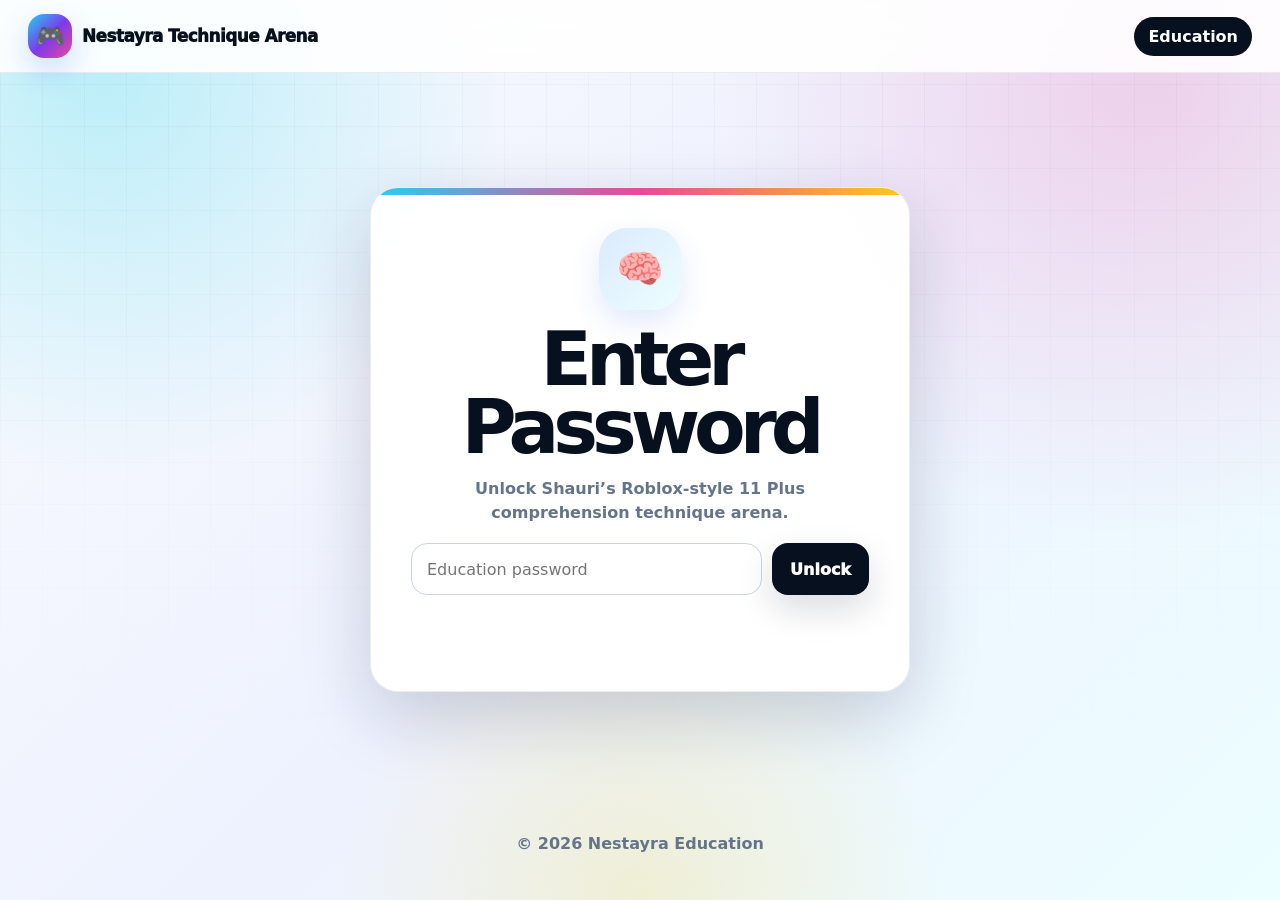
==== commit 1c36d7ad: "eng revision" ====
--- a/index.html
+++ b/index.html
@@ -3,16 +3,16 @@
 <head>
   <meta charset="UTF-8" />
   <meta name="viewport" content="width=device-width, initial-scale=1.0" />
-  <title>Nestayra 11 Plus Mission Hub</title>
+  <title>Nestayra 11 Plus Technique Arena</title>
 
   <style>
     :root {
-      --navy: #06101f;
+      --bg: #06101f;
       --ink: #0f172a;
       --muted: #64748b;
+      --white: #ffffff;
       --soft: #f8fafc;
       --line: #e2e8f0;
-      --white: #ffffff;
 
       --cyan: #22d3ee;
       --blue: #2563eb;
@@ -20,11 +20,11 @@
       --pink: #ec4899;
       --gold: #facc15;
       --green: #22c55e;
+      --red: #ef4444;
       --orange: #fb923c;
-      --red: #ef4444;
-
-      --shadow: 0 24px 70px rgba(15, 23, 42, 0.16);
+
       --radius: 28px;
+      --shadow: 0 24px 70px rgba(15, 23, 42, 0.18);
     }
 
     * {
@@ -38,13 +38,13 @@
     body {
       margin: 0;
       min-height: 100vh;
+      color: var(--ink);
       font-family: Inter, ui-sans-serif, system-ui, -apple-system, BlinkMacSystemFont, "Segoe UI", Arial, sans-serif;
-      color: var(--ink);
       background:
-        radial-gradient(circle at 10% 8%, rgba(34, 211, 238, 0.25), transparent 28%),
-        radial-gradient(circle at 88% 12%, rgba(236, 72, 153, 0.18), transparent 32%),
-        radial-gradient(circle at 50% 95%, rgba(250, 204, 21, 0.16), transparent 28%),
-        linear-gradient(135deg, #f8fafc 0%, #eef2ff 48%, #ecfeff 100%);
+        radial-gradient(circle at 8% 8%, rgba(34, 211, 238, 0.28), transparent 28%),
+        radial-gradient(circle at 90% 10%, rgba(236, 72, 153, 0.20), transparent 32%),
+        radial-gradient(circle at 50% 100%, rgba(250, 204, 21, 0.18), transparent 28%),
+        linear-gradient(135deg, #f8fafc 0%, #eef2ff 52%, #ecfeff 100%);
       overflow-x: hidden;
     }
 
@@ -57,7 +57,7 @@
         linear-gradient(rgba(15, 23, 42, 0.04) 1px, transparent 1px),
         linear-gradient(90deg, rgba(15, 23, 42, 0.04) 1px, transparent 1px);
       background-size: 42px 42px;
-      mask-image: linear-gradient(to bottom, rgba(0,0,0,0.75), transparent 85%);
+      mask-image: linear-gradient(to bottom, rgba(0,0,0,.8), transparent 85%);
     }
 
     button,
@@ -81,7 +81,7 @@
       justify-content: space-between;
       gap: 14px;
       flex-wrap: wrap;
-      background: rgba(255, 255, 255, 0.88);
+      background: rgba(255, 255, 255, 0.9);
       border-bottom: 1px solid rgba(15, 23, 42, 0.08);
       backdrop-filter: blur(18px);
     }
@@ -91,7 +91,7 @@
       align-items: center;
       gap: 10px;
       font-weight: 1000;
-      color: var(--navy);
+      color: #06101f;
       letter-spacing: -0.03em;
       font-size: 1.05rem;
     }
@@ -130,7 +130,7 @@
 
     nav a.primary {
       color: white;
-      background: var(--navy);
+      background: #06101f;
     }
 
     .page {
@@ -143,8 +143,7 @@
     .hero,
     .panel,
     .card,
-    .mission,
-    .power-card {
+    .game-card {
       background: rgba(255, 255, 255, 0.96);
       border: 1px solid rgba(15, 23, 42, 0.08);
       box-shadow: var(--shadow);
@@ -184,10 +183,10 @@
 
     h1 {
       margin: 0;
-      font-size: clamp(2.2rem, 7vw, 4.8rem);
+      font-size: clamp(2.2rem, 7vw, 4.7rem);
       line-height: 0.9;
       letter-spacing: -0.08em;
-      color: var(--navy);
+      color: #06101f;
     }
 
     h2 {
@@ -195,12 +194,12 @@
       font-size: clamp(1.65rem, 4vw, 3rem);
       line-height: 0.95;
       letter-spacing: -0.055em;
-      color: var(--navy);
+      color: #06101f;
     }
 
     h3 {
       margin: 0 0 8px;
-      color: var(--navy);
+      color: #06101f;
       font-size: 1.13rem;
     }
 
@@ -208,11 +207,6 @@
       color: var(--muted);
       font-weight: 780;
       line-height: 1.5;
-    }
-
-    .login-card p {
-      max-width: 390px;
-      margin: 12px auto 20px;
     }
 
     .password-row {
@@ -245,7 +239,7 @@
       padding: 0 18px;
       font-weight: 1000;
       cursor: pointer;
-      background: var(--navy);
+      background: #06101f;
       color: white;
       text-decoration: none;
       display: inline-flex;
@@ -298,7 +292,7 @@
     .hero-content {
       position: relative;
       z-index: 2;
-      max-width: 820px;
+      max-width: 850px;
     }
 
     .badge {
@@ -318,7 +312,7 @@
     }
 
     .hero p {
-      max-width: 780px;
+      max-width: 790px;
       font-size: 1.05rem;
     }
 
@@ -327,7 +321,7 @@
       grid-template-columns: repeat(4, 1fr);
       gap: 10px;
       margin-top: 20px;
-      max-width: 820px;
+      max-width: 860px;
     }
 
     .stat {
@@ -341,7 +335,7 @@
     .stat strong {
       display: block;
       font-size: 1.3rem;
-      color: var(--navy);
+      color: #06101f;
       margin-bottom: 2px;
     }
 
@@ -358,14 +352,14 @@
       color: white;
       background:
         radial-gradient(circle at 10% 10%, rgba(34, 211, 238, 0.32), transparent 30%),
-        linear-gradient(135deg, var(--navy), #172554 55%, #312e81);
+        linear-gradient(135deg, #06101f, #172554 55%, #312e81);
       box-shadow: 0 24px 70px rgba(15, 23, 42, 0.22);
       text-align: center;
     }
 
     .quick-rule strong {
       display: block;
-      font-size: clamp(1.6rem, 5vw, 3.4rem);
+      font-size: clamp(1.55rem, 5vw, 3.4rem);
       letter-spacing: -0.06em;
       line-height: 0.95;
     }
@@ -385,7 +379,175 @@
       margin-top: 18px;
     }
 
-    .grid {
+    .arena {
+      display: grid;
+      grid-template-columns: 1.1fr 0.9fr;
+      gap: 16px;
+      margin-top: 16px;
+      align-items: start;
+    }
+
+    .game-card {
+      padding: 18px;
+      box-shadow: 0 18px 48px rgba(15, 23, 42, 0.12);
+    }
+
+    .scenario {
+      background:
+        radial-gradient(circle at 100% 0%, rgba(34, 211, 238, 0.16), transparent 30%),
+        linear-gradient(135deg, #ffffff, #f8fafc);
+      border: 1px solid var(--line);
+      border-radius: 24px;
+      padding: 18px;
+    }
+
+    .scenario-title {
+      display: flex;
+      justify-content: space-between;
+      gap: 10px;
+      align-items: flex-start;
+      margin-bottom: 8px;
+    }
+
+    .level-pill {
+      flex: 0 0 auto;
+      border-radius: 999px;
+      padding: 6px 10px;
+      background: #fef3c7;
+      color: #92400e;
+      font-weight: 1000;
+      font-size: 0.75rem;
+      text-transform: uppercase;
+    }
+
+    .question-box {
+      margin-top: 14px;
+      padding: 14px;
+      border-radius: 20px;
+      color: white;
+      background: linear-gradient(135deg, #06101f, #1e3a8a);
+    }
+
+    .question-box p {
+      color: #dbeafe;
+      margin: 8px 0 0;
+    }
+
+    .choices {
+      display: grid;
+      gap: 10px;
+      margin-top: 14px;
+    }
+
+    .choice {
+      border: 2px solid #e2e8f0;
+      background: #ffffff;
+      color: #0f172a;
+      border-radius: 18px;
+      padding: 13px;
+      text-align: left;
+      font-weight: 900;
+      transition: transform 0.15s ease, border-color 0.15s ease, background 0.15s ease;
+    }
+
+    .choice:hover {
+      transform: translateY(-2px);
+      border-color: #93c5fd;
+    }
+
+    .choice.correct {
+      border-color: var(--green);
+      background: #dcfce7;
+      color: #166534;
+    }
+
+    .choice.wrong {
+      border-color: var(--red);
+      background: #fee2e2;
+      color: #991b1b;
+    }
+
+    .feedback {
+      display: none;
+      margin-top: 14px;
+      padding: 14px;
+      border-radius: 18px;
+      font-weight: 900;
+      line-height: 1.45;
+    }
+
+    .feedback.show {
+      display: block;
+    }
+
+    .feedback.good {
+      background: #dcfce7;
+      color: #166534;
+    }
+
+    .feedback.bad {
+      background: #fee2e2;
+      color: #991b1b;
+    }
+
+    .game-actions {
+      display: flex;
+      gap: 10px;
+      flex-wrap: wrap;
+      margin-top: 14px;
+    }
+
+    .score-card {
+      background: linear-gradient(135deg, #06101f, #172554 55%, #312e81);
+      color: white;
+      border-radius: 26px;
+      padding: 18px;
+      box-shadow: 0 20px 60px rgba(15, 23, 42, 0.2);
+    }
+
+    .score-card h3 {
+      color: white;
+    }
+
+    .score-grid {
+      display: grid;
+      grid-template-columns: repeat(2, 1fr);
+      gap: 10px;
+      margin-top: 12px;
+    }
+
+    .score-box {
+      background: rgba(255,255,255,0.12);
+      border: 1px solid rgba(255,255,255,0.18);
+      border-radius: 18px;
+      padding: 13px;
+      font-weight: 1000;
+    }
+
+    .score-box strong {
+      display: block;
+      font-size: 1.6rem;
+    }
+
+    .score-box span {
+      color: #cbd5e1;
+      font-size: 0.82rem;
+    }
+
+    .boss-tip {
+      margin-top: 14px;
+      background: #ffffff;
+      color: var(--ink);
+      border-radius: 20px;
+      padding: 14px;
+      font-weight: 850;
+    }
+
+    .boss-tip b {
+      color: #06101f;
+    }
+
+    .tech-grid {
       display: grid;
       grid-template-columns: repeat(2, 1fr);
       gap: 14px;
@@ -420,46 +582,6 @@
       margin: 6px 0;
     }
 
-    .method {
-      display: grid;
-      grid-template-columns: repeat(4, 1fr);
-      gap: 12px;
-      margin-top: 18px;
-    }
-
-    .power-card {
-      padding: 16px;
-      position: relative;
-      overflow: hidden;
-      min-height: 140px;
-    }
-
-    .power-card::after {
-      content: "";
-      position: absolute;
-      width: 90px;
-      height: 90px;
-      right: -28px;
-      bottom: -28px;
-      border-radius: 999px;
-      background: rgba(34, 211, 238, 0.12);
-    }
-
-    .power-card strong {
-      display: block;
-      color: var(--navy);
-      font-size: 1.25rem;
-      letter-spacing: -0.03em;
-      margin-bottom: 6px;
-    }
-
-    .power-card span {
-      display: block;
-      color: var(--muted);
-      font-weight: 800;
-      line-height: 1.4;
-    }
-
     .missions {
       display: grid;
       grid-template-columns: repeat(2, 1fr);
@@ -469,86 +591,22 @@
 
     .mission {
       padding: 16px;
+      border-radius: 24px;
+      background: #ffffff;
+      border: 1px solid rgba(15, 23, 42, 0.08);
       box-shadow: 0 16px 44px rgba(15, 23, 42, 0.1);
-      transition: transform 0.18s ease, box-shadow 0.18s ease;
-    }
-
-    .mission:hover {
-      transform: translateY(-3px);
-      box-shadow: 0 22px 60px rgba(15, 23, 42, 0.14);
-    }
-
-    .mission-top {
-      display: flex;
-      align-items: flex-start;
-      justify-content: space-between;
-      gap: 10px;
-      margin-bottom: 8px;
     }
 
     .mission strong {
       display: block;
-      color: var(--navy);
+      color: #06101f;
       font-size: 1.06rem;
-    }
-
-    .level {
-      flex: 0 0 auto;
-      border-radius: 999px;
-      background: #fef3c7;
-      color: #92400e;
-      padding: 5px 9px;
-      font-weight: 1000;
-      font-size: 0.72rem;
-      text-transform: uppercase;
+      margin-bottom: 6px;
     }
 
     .mission p {
       margin: 6px 0 0;
       font-size: 0.95rem;
-    }
-
-    .coach-box {
-      background: #f8fafc;
-      border: 1px solid var(--line);
-      border-radius: 22px;
-      padding: 16px;
-      margin-top: 14px;
-    }
-
-    .coach-box b {
-      color: var(--navy);
-    }
-
-    .checklist {
-      display: grid;
-      gap: 10px;
-      margin-top: 12px;
-    }
-
-    .check {
-      display: flex;
-      gap: 10px;
-      align-items: flex-start;
-      background: #ffffff;
-      border: 1px solid var(--line);
-      border-radius: 16px;
-      padding: 12px;
-      color: #334155;
-      font-weight: 820;
-      line-height: 1.4;
-    }
-
-    .tick {
-      flex: 0 0 auto;
-      width: 24px;
-      height: 24px;
-      border-radius: 8px;
-      display: grid;
-      place-items: center;
-      background: #dcfce7;
-      color: #166534;
-      font-weight: 1000;
     }
 
     .confidence {
@@ -568,13 +626,9 @@
 
     .speech strong {
       display: block;
-      color: var(--navy);
+      color: #06101f;
       margin-bottom: 6px;
       font-size: 1.1rem;
-    }
-
-    .speech p {
-      margin: 0;
     }
 
     .maths-box {
@@ -608,10 +662,11 @@
       }
 
       .player-strip,
-      .method,
-      .grid,
+      .arena,
+      .tech-grid,
       .missions,
-      .confidence {
+      .confidence,
+      .score-grid {
         grid-template-columns: 1fr;
       }
 
@@ -636,7 +691,7 @@
 <header>
   <div class="brand">
     <div class="brand-icon">🎮</div>
-    <span>Nestayra 11 Plus English</span>
+    <span>Nestayra Technique Arena</span>
   </div>
 
   <nav id="navLocked">
@@ -644,10 +699,9 @@
   </nav>
 
   <nav id="navUnlocked" style="display:none">
-    <a class="primary" href="#comprehension">Mission Hub</a>
-    <a href="#techniques">Techniques</a>
+    <a class="primary" href="#arena">Game</a>
+    <a href="#techniques">Tips</a>
     <a href="#missions">Practice</a>
-    <a href="#parent">Parent Check</a>
     <a href="#maths">Maths</a>
     <button id="lockBtn" type="button">Lock</button>
   </nav>
@@ -657,7 +711,7 @@
   <section class="login-card" id="loginCard">
     <div class="login-icon">🧠</div>
     <h1>Enter Password</h1>
-    <p>Unlock Shauri’s 11 Plus English mission hub.</p>
+    <p>Unlock Shauri’s Roblox-style 11 Plus comprehension technique arena.</p>
 
     <form id="passwordForm">
       <div class="password-row">
@@ -669,87 +723,151 @@
   </section>
 
   <section id="portal">
-    <section class="hero" id="comprehension">
+    <section class="hero">
       <div class="hero-content">
-        <span class="badge">Main mission</span>
-        <h1>Comprehension Champion Mode</h1>
+        <span class="badge">Roblox-style revision</span>
+        <h1>Comprehension Technique Arena</h1>
         <p>
-          Shauri, your job is not to guess. Your job is to become a proof hunter.
-          First understand the story, then find the proof, then answer like a champion.
+          Shauri, this is your training arena. You are not just reading — you are learning how to attack
+          every comprehension question like a proof hunter.
         </p>
 
         <div class="player-strip">
           <div class="stat">
             <strong>Level 1</strong>
-            <span>Understand the story</span>
+            <span>Understand</span>
           </div>
           <div class="stat">
             <strong>Level 2</strong>
-            <span>Highlight proof only</span>
+            <span>Find proof</span>
           </div>
           <div class="stat">
             <strong>Level 3</strong>
+            <span>Choose strategy</span>
+          </div>
+          <div class="stat">
+            <strong>Boss</strong>
             <span>Answer exactly</span>
           </div>
-          <div class="stat">
-            <strong>Level 4</strong>
-            <span>Learn from mistakes</span>
-          </div>
         </div>
       </div>
     </section>
 
     <div class="quick-rule">
       <strong>Understand → Prove → Answer</strong>
-      <span>Champion rule: no proof = no answer yet.</span>
+      <span>Game rule: no proof = no answer yet.</span>
     </div>
 
+    <section class="panel" id="arena">
+      <span class="badge">Technique game</span>
+      <h2>Choose the Right Strategy</h2>
+      <p>
+        Read the mission card. Pick how Shauri should approach the question.
+        This trains the thinking before he starts real comprehensions.
+      </p>
+
+      <div class="arena">
+        <div class="game-card">
+          <div class="scenario">
+            <div class="scenario-title">
+              <div>
+                <span class="badge" id="skillBadge">Mission</span>
+                <h3 id="scenarioTitle">Loading...</h3>
+              </div>
+              <span class="level-pill" id="levelPill">Level 1</span>
+            </div>
+
+            <p id="scenarioText"></p>
+
+            <div class="question-box">
+              <strong>What should Shauri do?</strong>
+              <p id="questionText"></p>
+            </div>
+
+            <div class="choices" id="choices"></div>
+
+            <div class="feedback" id="feedback"></div>
+
+            <div class="game-actions">
+              <button class="btn gold" id="nextBtn" type="button">Next Mission</button>
+              <button class="btn light" id="resetBtn" type="button">Reset XP</button>
+            </div>
+          </div>
+        </div>
+
+        <aside class="score-card">
+          <h3>Player Stats</h3>
+
+          <div class="score-grid">
+            <div class="score-box">
+              <strong id="xp">0</strong>
+              <span>XP</span>
+            </div>
+            <div class="score-box">
+              <strong id="streak">0</strong>
+              <span>Streak</span>
+            </div>
+            <div class="score-box">
+              <strong id="correct">0</strong>
+              <span>Correct</span>
+            </div>
+            <div class="score-box">
+              <strong id="total">0</strong>
+              <span>Played</span>
+            </div>
+          </div>
+
+          <div class="boss-tip" id="bossTip">
+            <b>Champion tip:</b>
+            Read the question type first. Then choose the technique.
+          </div>
+        </aside>
+      </div>
+    </section>
+
     <section class="panel" id="techniques">
-      <span class="badge">Revision techniques</span>
-      <h2>Read These Before Every Comprehension</h2>
-      <p>
-        These are the key techniques Shauri should apply in the next tests.
-        Read this page before starting practice.
-      </p>
-
-      <div class="method">
-        <div class="power-card">
-          <strong>1. Summary First</strong>
-          <span>Say: “This passage is about...” before answering questions.</span>
-        </div>
-        <div class="power-card">
-          <strong>2. Narrator Check</strong>
-          <span>Inside story: I/we/my. Outside story: he/she/they/names.</span>
-        </div>
-        <div class="power-card">
-          <strong>3. Flow of Events</strong>
-          <span>Know the start, then what changes, and how it ends.</span>
-        </div>
-        <div class="power-card">
-          <strong>4. Proof Hunt</strong>
-          <span>Point to the exact words before writing your answer.</span>
-        </div>
-      </div>
-
-      <div class="grid">
+      <span class="badge">Memory cards</span>
+      <h2>Techniques Shauri Must Remember</h2>
+
+      <div class="tech-grid">
         <div class="card">
           <div class="card-icon">📝</div>
-          <h3>Short Understanding</h3>
+          <h3>Summary First</h3>
           <ul>
-            <li>Who or what is the passage mainly about?</li>
-            <li>What is the main event, problem or idea?</li>
-            <li>Can I explain it in one short sentence?</li>
+            <li>Say: “This passage is about...”</li>
+            <li>If you cannot summarise, read again.</li>
+            <li>Summary stops random guessing.</li>
+          </ul>
+        </div>
+
+        <div class="card">
+          <div class="card-icon">👀</div>
+          <h3>Narrator Check</h3>
+          <ul>
+            <li>Inside story: I, me, my, we, our.</li>
+            <li>Outside story: he, she, they, names.</li>
+            <li>This tells you who is speaking.</li>
           </ul>
         </div>
 
         <div class="card">
           <div class="card-icon">🎬</div>
-          <h3>Simple Flow</h3>
+          <h3>Flow of Events</h3>
           <ul>
             <li>At the start...</li>
             <li>Then...</li>
             <li>At the end...</li>
-            <li>This helps with sequence and change questions.</li>
+            <li>This helps sequence questions.</li>
+          </ul>
+        </div>
+
+        <div class="card">
+          <div class="card-icon">🔎</div>
+          <h3>Proof Hunt</h3>
+          <ul>
+            <li>Point to the exact proof words.</li>
+            <li>Do not choose what only sounds nice.</li>
+            <li>Proof wins. Guessing loses.</li>
           </ul>
         </div>
 
@@ -757,29 +875,29 @@
           <div class="card-icon">🎭</div>
           <h3>Mood and Feeling</h3>
           <ul>
-            <li>Is it funny, worried, excited, proud or chaotic?</li>
-            <li>Find feeling words as proof.</li>
-            <li>Do not guess the mood.</li>
+            <li>Funny, worried, excited, proud, chaotic?</li>
+            <li>Find words that show the feeling.</li>
+            <li>Do not invent the mood.</li>
           </ul>
         </div>
 
         <div class="card">
-          <div class="card-icon">💡</div>
-          <h3>Message or Moral</h3>
+          <div class="card-icon">📚</div>
+          <h3>Vocabulary in Context</h3>
           <ul>
-            <li>What does the story show or teach?</li>
-            <li>Keep it simple and based on the passage.</li>
-            <li>Do not invent a random lesson.</li>
+            <li>Read before and after the word.</li>
+            <li>Try each option in the sentence.</li>
+            <li>Choose the closest meaning.</li>
           </ul>
         </div>
 
         <div class="card">
-          <div class="card-icon">🔎</div>
-          <h3>Highlighting</h3>
+          <div class="card-icon">🧠</div>
+          <h3>Inference</h3>
           <ul>
-            <li>Highlight only 5–8 useful proof phrases.</li>
-            <li>Names, times, places, reasons, actions.</li>
-            <li>Do not colour the whole passage.</li>
+            <li>Inference means working it out.</li>
+            <li>Use clue + proof = answer.</li>
+            <li>Never invent a personality trait.</li>
           </ul>
         </div>
 
@@ -787,205 +905,62 @@
           <div class="card-icon">🎯</div>
           <h3>Exact Answer</h3>
           <ul>
-            <li>If it asks “when”, give a time.</li>
-            <li>If it asks “where”, give a place.</li>
-            <li>If it asks “two things”, give two things.</li>
+            <li>When = time.</li>
+            <li>Where = place.</li>
+            <li>Two things = two things.</li>
+            <li>Answer exactly what is asked.</li>
           </ul>
         </div>
       </div>
     </section>
 
     <section class="panel" id="missions">
-      <span class="badge">Fiction practice missions</span>
-      <h2>Shauri’s 7 Practice Missions</h2>
-      <p>
-        Use these as missions. Fill the printed template first, then answer the questions.
-        Accuracy beats speed.
-      </p>
+      <span class="badge">Practice missions</span>
+      <h2>7 Fiction Practice Missions</h2>
+      <p>Before each passage, Shauri should read the matching mission focus.</p>
 
       <div class="missions">
         <div class="mission">
-          <div class="mission-top">
-            <strong>Exercise 14 — Running Regime</strong>
-            <span class="level">Mission 1</span>
-          </div>
-          <p><b>Focus:</b> time, motivation and determination.</p>
-          <p><b>Think:</b> Sheila starts strong, gets tired, but wants to improve.</p>
+          <strong>Exercise 14 — Running Regime</strong>
+          <p><b>Focus:</b> time, motivation, determination.</p>
+          <p><b>Question to ask:</b> What changes from start to end?</p>
         </div>
 
         <div class="mission">
-          <div class="mission-top">
-            <strong>Exercise 15 — Shopping Trip</strong>
-            <span class="level">Mission 2</span>
-          </div>
-          <p><b>Focus:</b> independence, setting and crowded places.</p>
-          <p><b>Think:</b> the adventure is travelling without parents, not just shopping.</p>
+          <strong>Exercise 15 — Shopping Trip</strong>
+          <p><b>Focus:</b> independence and setting.</p>
+          <p><b>Question to ask:</b> Why is this an adventure?</p>
         </div>
 
         <div class="mission">
-          <div class="mission-top">
-            <strong>Exercise 16 — Best Hideaway</strong>
-            <span class="level">Mission 3</span>
-          </div>
+          <strong>Exercise 16 — Best Hideaway</strong>
           <p><b>Focus:</b> place description and special features.</p>
-          <p><b>Think:</b> why does the tree house feel secret, clever and exciting?</p>
+          <p><b>Question to ask:</b> Why does it feel secret and exciting?</p>
         </div>
 
         <div class="mission">
-          <div class="mission-top">
-            <strong>Exercise 17 — Fishy Dinner</strong>
-            <span class="level">Mission 4</span>
-          </div>
-          <p><b>Focus:</b> narrator, humour and what children really want.</p>
-          <p><b>Think:</b> the children care most about getting chips.</p>
+          <strong>Exercise 17 — Fishy Dinner</strong>
+          <p><b>Focus:</b> narrator, humour, what children want.</p>
+          <p><b>Question to ask:</b> What do the children really care about?</p>
         </div>
 
         <div class="mission">
-          <div class="mission-top">
-            <strong>Exercise 18 — Headstrong Hebe</strong>
-            <span class="level">Mission 5</span>
-          </div>
+          <strong>Exercise 18 — Headstrong Hebe</strong>
           <p><b>Focus:</b> character behaviour and unusual details.</p>
-          <p><b>Think:</b> Hebe is hard to control and unusual because she loves cats.</p>
+          <p><b>Question to ask:</b> What makes Hebe unusual?</p>
         </div>
 
         <div class="mission">
-          <div class="mission-top">
-            <strong>Exercise 19 — Summer Strawberries</strong>
-            <span class="level">Mission 6</span>
-          </div>
-          <p><b>Focus:</b> family tradition, cause and effect.</p>
-          <p><b>Think:</b> the farmer is watching because people may eat without paying.</p>
+          <strong>Exercise 19 — Summer Strawberries</strong>
+          <p><b>Focus:</b> cause and effect.</p>
+          <p><b>Question to ask:</b> Why is the farmer watching carefully?</p>
         </div>
 
         <div class="mission">
-          <div class="mission-top">
-            <strong>Exercise 20 — Chickens</strong>
-            <span class="level">Mission 7</span>
-          </div>
-          <p><b>Focus:</b> chaos, humour and useful but troublesome animals.</p>
-          <p><b>Think:</b> the chickens are funny and useful, but destructive.</p>
-        </div>
-      </div>
-    </section>
-
-    <section class="panel">
-      <span class="badge">Before test checklist</span>
-      <h2>Shauri’s 60-Second Start Check</h2>
-      <p>Before answering the questions, Shauri should be able to tick these in his head.</p>
-
-      <div class="checklist">
-        <div class="check">
-          <span class="tick">✓</span>
-          <span>I can say what the passage is about in one sentence.</span>
-        </div>
-        <div class="check">
-          <span class="tick">✓</span>
-          <span>I know who is telling the story: inside narrator or outside narrator.</span>
-        </div>
-        <div class="check">
-          <span class="tick">✓</span>
-          <span>I know the start, then, and end of the passage.</span>
-        </div>
-        <div class="check">
-          <span class="tick">✓</span>
-          <span>I know the mood or feeling of the passage.</span>
-        </div>
-        <div class="check">
-          <span class="tick">✓</span>
-          <span>I highlighted only useful proof, not everything.</span>
-        </div>
-        <div class="check">
-          <span class="tick">✓</span>
-          <span>For every answer, I can show the proof words.</span>
-        </div>
-      </div>
-    </section>
-
-    <section class="panel">
-      <span class="badge">English skills dojo</span>
-      <h2>Key Skills for the Next Tests</h2>
-
-      <div class="grid">
-        <div class="card">
-          <div class="card-icon">📚</div>
-          <h3>Vocabulary in Context</h3>
-          <ul>
-            <li>Read the sentence before and after.</li>
-            <li>Try the answer inside the sentence.</li>
-            <li>Choose the closest meaning, not the biggest word.</li>
-          </ul>
-        </div>
-
-        <div class="card">
-          <div class="card-icon">🧠</div>
-          <h3>Inference</h3>
-          <ul>
-            <li>Inference means working it out from clues.</li>
-            <li>Use: clue + proof = answer.</li>
-            <li>Do not invent feelings or personality.</li>
-          </ul>
-        </div>
-
-        <div class="card">
-          <div class="card-icon">🧭</div>
-          <h3>Sequence</h3>
-          <ul>
-            <li>Look for first, then, after, finally.</li>
-            <li>Track what happens in order.</li>
-            <li>Do not mix up during and after.</li>
-          </ul>
-        </div>
-
-        <div class="card">
-          <div class="card-icon">⚡</div>
-          <h3>Contrast</h3>
-          <ul>
-            <li>Contrast means opposite or sharp change.</li>
-            <li>Examples: noise to silence, light to darkness.</li>
-            <li>Look for but, however, although.</li>
-          </ul>
-        </div>
-      </div>
-    </section>
-
-    <section class="panel" id="parent">
-      <span class="badge">Parent review</span>
-      <h2>How Parent Should Check</h2>
-      <p>
-        After Shauri completes a passage, check both understanding and answers.
-        This makes the practice powerful.
-      </p>
-
-      <div class="grid">
-        <div class="card">
-          <div class="card-icon">✅</div>
-          <h3>Understanding Score</h3>
-          <ul>
-            <li>Narrator correct?</li>
-            <li>Main idea correct?</li>
-            <li>Flow of events correct?</li>
-            <li>Mood and moral reasonable?</li>
-            <li>Highlights useful?</li>
-          </ul>
-        </div>
-
-        <div class="card">
-          <div class="card-icon">🔍</div>
-          <h3>Answer Score</h3>
-          <ul>
-            <li>Answer correct?</li>
-            <li>Proof found?</li>
-            <li>Copied accurately?</li>
-            <li>Answered exactly what was asked?</li>
-            <li>Did not write too much?</li>
-          </ul>
-        </div>
-      </div>
-
-      <div class="coach-box">
-        <b>Parent line to use:</b>
-        <p>“Show me the exact words that prove your answer.”</p>
+          <strong>Exercise 20 — Chickens</strong>
+          <p><b>Focus:</b> humour and chaos.</p>
+          <p><b>Question to ask:</b> How are the chickens useful but troublesome?</p>
+        </div>
       </div>
     </section>
 
@@ -995,19 +970,19 @@
 
       <div class="confidence">
         <div class="speech">
-          <strong>You do not need to be perfect.</strong>
-          <p>You just need to improve one skill at a time. Every mistake is a clue that helps you level up.</p>
+          <strong>You are not guessing anymore.</strong>
+          <p>You are training to become a proof hunter. Every answer must come from the passage.</p>
         </div>
 
         <div class="speech">
-          <strong>You are becoming a proof hunter.</strong>
-          <p>If you can find the proof, you are in control. Slow, careful answers beat fast guesses.</p>
+          <strong>Mistakes are XP.</strong>
+          <p>If you understand why a mistake happened, you level up for the next comprehension.</p>
         </div>
       </div>
 
       <div class="quick-rule">
         <strong>Read it. Prove it. Choose it.</strong>
-        <span>That is how champions answer comprehension.</span>
+        <span>That is how comprehension champions play.</span>
       </div>
     </section>
 
@@ -1029,6 +1004,136 @@
 <script>
   const PASSWORD = "Shauri11Plus";
 
+  const missions = [
+    {
+      level: "Level 1",
+      skill: "Summary",
+      title: "The question asks about the whole passage.",
+      scenario: "Shauri has read a short fiction passage. Before answering, he is not fully sure what the story is mainly about.",
+      question: "What should he do first?",
+      choices: [
+        "Start answering quickly before he forgets.",
+        "Say one short sentence: “This passage is about...”",
+        "Highlight the whole passage.",
+        "Skip to the last question."
+      ],
+      answer: 1,
+      feedback: "Correct. Summary first helps the brain understand the whole story before answering."
+    },
+    {
+      level: "Level 2",
+      skill: "Narrator",
+      title: "The passage says “I”, “me” and “my”.",
+      scenario: "Shauri notices words like “I wanted fish and chips” and “my mum said...” in the story.",
+      question: "What should he understand?",
+      choices: [
+        "The narrator is inside the story.",
+        "The narrator is outside the story.",
+        "There is no narrator.",
+        "The story is non-fiction."
+      ],
+      answer: 0,
+      feedback: "Correct. I, me, my, we and our usually mean first-person narrator."
+    },
+    {
+      level: "Level 3",
+      skill: "Proof",
+      title: "The answer sounds right, but Shauri cannot find proof.",
+      scenario: "Shauri likes option B because it sounds sensible, but he cannot point to the words in the passage.",
+      question: "What should he do?",
+      choices: [
+        "Choose it because it sounds sensible.",
+        "Pick the longest answer.",
+        "Go back and find exact proof before choosing.",
+        "Guess and move on."
+      ],
+      answer: 2,
+      feedback: "Correct. In 11 Plus comprehension, proof beats a nice-sounding answer."
+    },
+    {
+      level: "Level 4",
+      skill: "Sequence",
+      title: "The question asks what happened next.",
+      scenario: "The passage has several events. Shauri is unsure whether the answer happened before or after the main event.",
+      question: "What technique should he use?",
+      choices: [
+        "Look only at the first sentence.",
+        "Track start → then → end.",
+        "Choose the funniest option.",
+        "Ignore time words."
+      ],
+      answer: 1,
+      feedback: "Correct. Sequence questions need the order of events."
+    },
+    {
+      level: "Level 5",
+      skill: "Vocabulary",
+      title: "A word has more than one meaning.",
+      scenario: "Shauri sees a tricky word. He knows one meaning, but it may mean something different in this sentence.",
+      question: "What should he do?",
+      choices: [
+        "Use the meaning he already knows only.",
+        "Read the sentence before and after, then test the options.",
+        "Pick the hardest word.",
+        "Skip vocabulary questions."
+      ],
+      answer: 1,
+      feedback: "Correct. Vocabulary in context means the sentence decides the meaning."
+    },
+    {
+      level: "Level 6",
+      skill: "Mood",
+      title: "The question asks about the mood.",
+      scenario: "The passage feels funny and chaotic, but Shauri is not sure how to prove it.",
+      question: "What should he look for?",
+      choices: [
+        "Feeling words and funny or chaotic details.",
+        "Only names.",
+        "Only the title.",
+        "Random long words."
+      ],
+      answer: 0,
+      feedback: "Correct. Mood must be proved by words and details in the text."
+    },
+    {
+      level: "Level 7",
+      skill: "Exact Answer",
+      title: "The question asks for two things.",
+      scenario: "Shauri finds one correct detail and wants to move on quickly.",
+      question: "What should he remember?",
+      choices: [
+        "One detail is enough.",
+        "Give two things because the question asks for two.",
+        "Write a long paragraph instead.",
+        "Choose any two random words."
+      ],
+      answer: 1,
+      feedback: "Correct. If the question asks for two things, give two separate things."
+    },
+    {
+      level: "Boss",
+      skill: "Highlighting",
+      title: "Shauri highlights nearly every line.",
+      scenario: "The page looks colourful, but the important proof does not stand out.",
+      question: "What is the better technique?",
+      choices: [
+        "Highlight everything so it looks complete.",
+        "Highlight only 5–8 useful proof phrases.",
+        "Do not highlight anything ever.",
+        "Highlight only the title."
+      ],
+      answer: 1,
+      feedback: "Correct. Good highlighting is selective. Names, times, places, reasons and proof only."
+    }
+  ];
+
+  let current = 0;
+  let xp = Number(localStorage.getItem("shauri_xp") || 0);
+  let streak = Number(localStorage.getItem("shauri_streak") || 0);
+  let correct = Number(localStorage.getItem("shauri_correct") || 0);
+  let total = Number(localStorage.getItem("shauri_total") || 0);
+  let answered = false;
+
   const loginCard = document.getElementById("loginCard");
   const portal = document.getElementById("portal");
   const form = document.getElementById("passwordForm");
@@ -1038,7 +1143,110 @@
   const navUnlocked = document.getElementById("navUnlocked");
   const lockBtn = document.getElementById("lockBtn");
 
+  const skillBadge = document.getElementById("skillBadge");
+  const scenarioTitle = document.getElementById("scenarioTitle");
+  const scenarioText = document.getElementById("scenarioText");
+  const questionText = document.getElementById("questionText");
+  const choices = document.getElementById("choices");
+  const feedback = document.getElementById("feedback");
+  const levelPill = document.getElementById("levelPill");
+
   document.getElementById("year").textContent = new Date().getFullYear();
+
+  function saveStats() {
+    localStorage.setItem("shauri_xp", xp);
+    localStorage.setItem("shauri_streak", streak);
+    localStorage.setItem("shauri_correct", correct);
+    localStorage.setItem("shauri_total", total);
+  }
+
+  function updateStats() {
+    document.getElementById("xp").textContent = xp;
+    document.getElementById("streak").textContent = streak;
+    document.getElementById("correct").textContent = correct;
+    document.getElementById("total").textContent = total;
+  }
+
+  function renderMission() {
+    const mission = missions[current];
+    answered = false;
+
+    skillBadge.textContent = mission.skill;
+    levelPill.textContent = mission.level;
+    scenarioTitle.textContent = mission.title;
+    scenarioText.textContent = mission.scenario;
+    questionText.textContent = mission.question;
+
+    feedback.className = "feedback";
+    feedback.textContent = "";
+
+    choices.innerHTML = "";
+
+    mission.choices.forEach(function (choice, index) {
+      const button = document.createElement("button");
+      button.className = "choice";
+      button.textContent = choice;
+      button.addEventListener("click", function () {
+        chooseAnswer(index);
+      });
+      choices.appendChild(button);
+    });
+
+    updateStats();
+  }
+
+  function chooseAnswer(index) {
+    if (answered) return;
+
+    answered = true;
+    total += 1;
+
+    const mission = missions[current];
+    const buttons = Array.from(document.querySelectorAll(".choice"));
+
+    buttons.forEach(function (button, i) {
+      if (i === mission.answer) {
+        button.classList.add("correct");
+      }
+      if (i === index && i !== mission.answer) {
+        button.classList.add("wrong");
+      }
+    });
+
+    if (index === mission.answer) {
+      correct += 1;
+      streak += 1;
+      const gain = 10 + Math.min(streak * 2, 20);
+      xp += gain;
+
+      feedback.className = "feedback show good";
+      feedback.innerHTML = "✅ Correct! " + mission.feedback + "<br><br>+" + gain + " XP. Nice work, bro.";
+    } else {
+      streak = 0;
+      feedback.className = "feedback show bad";
+      feedback.innerHTML = "❌ Not this time. " + mission.feedback + "<br><br>Mistake = XP if you learn the rule.";
+    }
+
+    saveStats();
+    updateStats();
+  }
+
+  document.getElementById("nextBtn").addEventListener("click", function () {
+    current = (current + 1) % missions.length;
+    renderMission();
+    document.getElementById("arena").scrollIntoView({ behavior: "smooth", block: "start" });
+  });
+
+  document.getElementById("resetBtn").addEventListener("click", function () {
+    xp = 0;
+    streak = 0;
+    correct = 0;
+    total = 0;
+    saveStats();
+    updateStats();
+    feedback.className = "feedback show good";
+    feedback.textContent = "Stats reset. Fresh run, champion.";
+  });
 
   function unlock() {
     sessionStorage.setItem("nestayraEducationUnlocked", "true");
@@ -1047,9 +1255,10 @@
     navLocked.style.display = "none";
     navUnlocked.style.display = "flex";
     error.textContent = "";
+    renderMission();
 
     setTimeout(function () {
-      document.getElementById("comprehension").scrollIntoView({
+      document.getElementById("arena").scrollIntoView({
         behavior: "smooth",
         block: "start"
       });
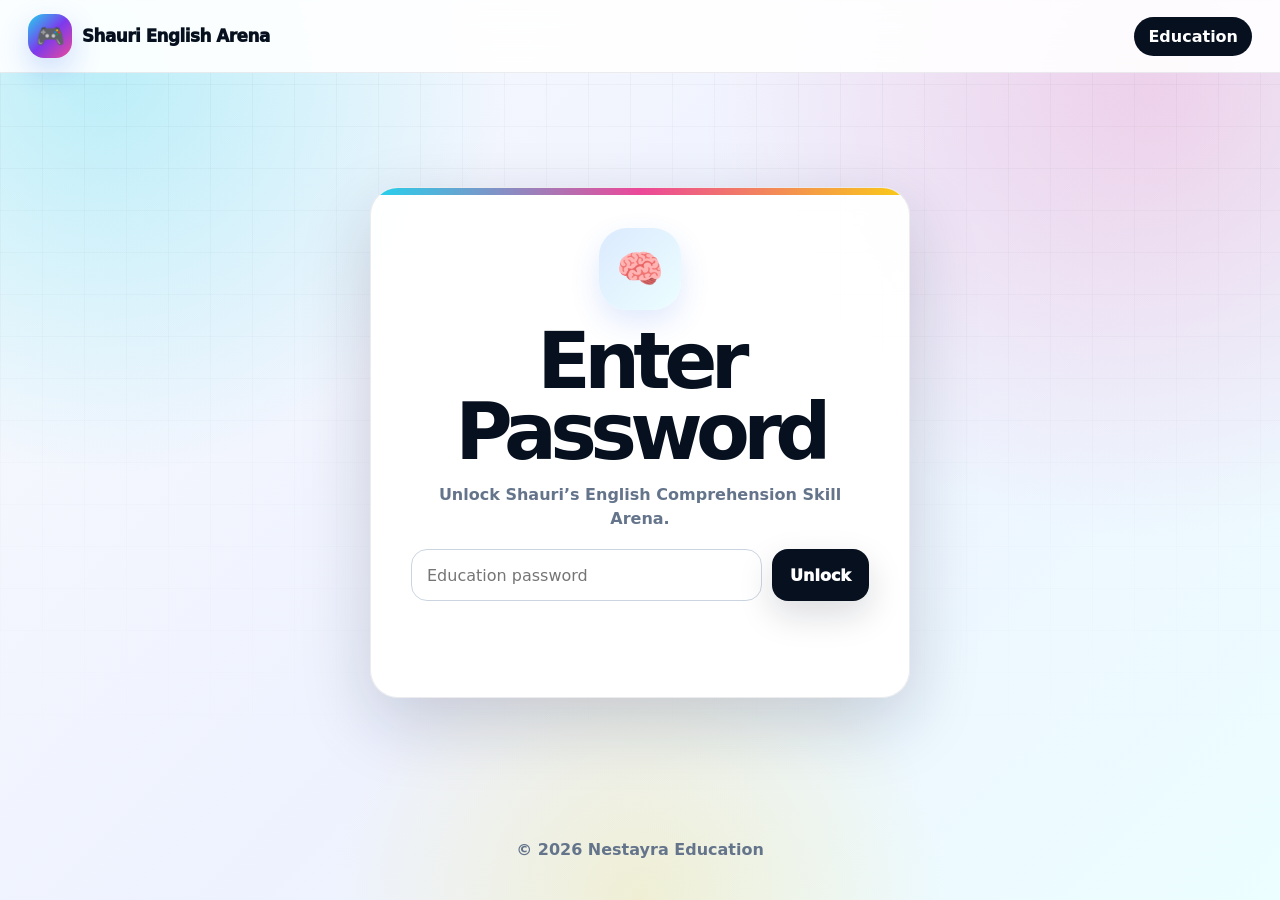
==== commit 074a7691: "eng revision" ====
--- a/index.html
+++ b/index.html
@@ -3,7 +3,7 @@
 <head>
   <meta charset="UTF-8" />
   <meta name="viewport" content="width=device-width, initial-scale=1.0" />
-  <title>Nestayra 11 Plus Technique Arena</title>
+  <title>Shauri English Skill Arena</title>
 
   <style>
     :root {
@@ -54,10 +54,10 @@
       inset: 0;
       z-index: -1;
       background-image:
-        linear-gradient(rgba(15, 23, 42, 0.04) 1px, transparent 1px),
-        linear-gradient(90deg, rgba(15, 23, 42, 0.04) 1px, transparent 1px);
+        linear-gradient(rgba(15, 23, 42, 0.045) 1px, transparent 1px),
+        linear-gradient(90deg, rgba(15, 23, 42, 0.045) 1px, transparent 1px);
       background-size: 42px 42px;
-      mask-image: linear-gradient(to bottom, rgba(0,0,0,.8), transparent 85%);
+      mask-image: linear-gradient(to bottom, rgba(0,0,0,.78), transparent 85%);
     }
 
     button,
@@ -134,7 +134,7 @@
     }
 
     .page {
-      width: min(1180px, 100%);
+      width: min(1200px, 100%);
       margin: 0 auto;
       padding: clamp(18px, 4vw, 42px);
     }
@@ -183,9 +183,9 @@
 
     h1 {
       margin: 0;
-      font-size: clamp(2.2rem, 7vw, 4.7rem);
+      font-size: clamp(2.2rem, 7vw, 4.9rem);
       line-height: 0.9;
-      letter-spacing: -0.08em;
+      letter-spacing: -0.085em;
       color: #06101f;
     }
 
@@ -281,7 +281,7 @@
       content: "XP";
       position: absolute;
       right: clamp(18px, 4vw, 42px);
-      bottom: -18px;
+      bottom: -20px;
       font-size: clamp(5rem, 16vw, 11rem);
       color: rgba(37, 99, 235, 0.08);
       font-weight: 1000;
@@ -312,7 +312,7 @@
     }
 
     .hero p {
-      max-width: 790px;
+      max-width: 820px;
       font-size: 1.05rem;
     }
 
@@ -321,7 +321,7 @@
       grid-template-columns: repeat(4, 1fr);
       gap: 10px;
       margin-top: 20px;
-      max-width: 860px;
+      max-width: 880px;
     }
 
     .stat {
@@ -334,7 +334,7 @@
 
     .stat strong {
       display: block;
-      font-size: 1.3rem;
+      font-size: 1.25rem;
       color: #06101f;
       margin-bottom: 2px;
     }
@@ -547,7 +547,9 @@
       color: #06101f;
     }
 
-    .tech-grid {
+    .tech-grid,
+    .mission-grid,
+    .power-grid {
       display: grid;
       grid-template-columns: repeat(2, 1fr);
       gap: 14px;
@@ -582,13 +584,6 @@
       margin: 6px 0;
     }
 
-    .missions {
-      display: grid;
-      grid-template-columns: repeat(2, 1fr);
-      gap: 14px;
-      margin-top: 16px;
-    }
-
     .mission {
       padding: 16px;
       border-radius: 24px;
@@ -631,19 +626,6 @@
       font-size: 1.1rem;
     }
 
-    .maths-box {
-      display: flex;
-      align-items: center;
-      justify-content: space-between;
-      gap: 16px;
-      flex-wrap: wrap;
-      background: #f8fafc;
-      border: 1px solid var(--line);
-      border-radius: 22px;
-      padding: 16px;
-      margin-top: 14px;
-    }
-
     footer {
       text-align: center;
       color: var(--muted);
@@ -664,7 +646,8 @@
       .player-strip,
       .arena,
       .tech-grid,
-      .missions,
+      .mission-grid,
+      .power-grid,
       .confidence,
       .score-grid {
         grid-template-columns: 1fr;
@@ -691,7 +674,7 @@
 <header>
   <div class="brand">
     <div class="brand-icon">🎮</div>
-    <span>Nestayra Technique Arena</span>
+    <span>Shauri English Arena</span>
   </div>
 
   <nav id="navLocked">
@@ -700,9 +683,9 @@
 
   <nav id="navUnlocked" style="display:none">
     <a class="primary" href="#arena">Game</a>
-    <a href="#techniques">Tips</a>
-    <a href="#missions">Practice</a>
-    <a href="#maths">Maths</a>
+    <a href="#powerups">Power Skills</a>
+    <a href="#missions">Practice Plan</a>
+    <a href="#confidence">Boost</a>
     <button id="lockBtn" type="button">Lock</button>
   </nav>
 </header>
@@ -711,7 +694,7 @@
   <section class="login-card" id="loginCard">
     <div class="login-icon">🧠</div>
     <h1>Enter Password</h1>
-    <p>Unlock Shauri’s Roblox-style 11 Plus comprehension technique arena.</p>
+    <p>Unlock Shauri’s English Comprehension Skill Arena.</p>
 
     <form id="passwordForm">
       <div class="password-row">
@@ -725,45 +708,45 @@
   <section id="portal">
     <section class="hero">
       <div class="hero-content">
-        <span class="badge">Roblox-style revision</span>
-        <h1>Comprehension Technique Arena</h1>
+        <span class="badge">Shauri-only English arena</span>
+        <h1>Comprehension Champion Mode</h1>
         <p>
-          Shauri, this is your training arena. You are not just reading — you are learning how to attack
-          every comprehension question like a proof hunter.
+          Shauri, this is your English training world. Your mission is to learn the skill,
+          spot the question type, find the proof, and answer like a champion. Every mistake is XP.
         </p>
 
         <div class="player-strip">
           <div class="stat">
-            <strong>Level 1</strong>
-            <span>Understand</span>
+            <strong>Read</strong>
+            <span>Understand first</span>
           </div>
           <div class="stat">
-            <strong>Level 2</strong>
-            <span>Find proof</span>
+            <strong>Spot</strong>
+            <span>Find the skill</span>
           </div>
           <div class="stat">
-            <strong>Level 3</strong>
-            <span>Choose strategy</span>
+            <strong>Prove</strong>
+            <span>Use text evidence</span>
           </div>
           <div class="stat">
-            <strong>Boss</strong>
-            <span>Answer exactly</span>
+            <strong>Level Up</strong>
+            <span>Learn from errors</span>
           </div>
         </div>
       </div>
     </section>
 
     <div class="quick-rule">
-      <strong>Understand → Prove → Answer</strong>
+      <strong>Read it. Spot it. Prove it. Choose it.</strong>
       <span>Game rule: no proof = no answer yet.</span>
     </div>
 
     <section class="panel" id="arena">
       <span class="badge">Technique game</span>
-      <h2>Choose the Right Strategy</h2>
+      <h2>Choose the Right Skill</h2>
       <p>
-        Read the mission card. Pick how Shauri should approach the question.
-        This trains the thinking before he starts real comprehensions.
+        Read the mission. Pick the technique Shauri should use.
+        This trains the brain before real comprehension tests.
       </p>
 
       <div class="arena">
@@ -796,7 +779,7 @@
         </div>
 
         <aside class="score-card">
-          <h3>Player Stats</h3>
+          <h3>Shauri Stats</h3>
 
           <div class="score-grid">
             <div class="score-box">
@@ -819,24 +802,25 @@
 
           <div class="boss-tip" id="bossTip">
             <b>Champion tip:</b>
-            Read the question type first. Then choose the technique.
+            First spot the type of question. Then use the correct power skill.
           </div>
         </aside>
       </div>
     </section>
 
-    <section class="panel" id="techniques">
-      <span class="badge">Memory cards</span>
-      <h2>Techniques Shauri Must Remember</h2>
-
-      <div class="tech-grid">
+    <section class="panel" id="powerups">
+      <span class="badge">Power skills</span>
+      <h2>Shauri’s English Power-Ups</h2>
+      <p>Read these before practice. These are the skills that unlock higher comprehension marks.</p>
+
+      <div class="power-grid">
         <div class="card">
           <div class="card-icon">📝</div>
           <h3>Summary First</h3>
           <ul>
             <li>Say: “This passage is about...”</li>
+            <li>Find the main event, problem or idea.</li>
             <li>If you cannot summarise, read again.</li>
-            <li>Summary stops random guessing.</li>
           </ul>
         </div>
 
@@ -844,9 +828,9 @@
           <div class="card-icon">👀</div>
           <h3>Narrator Check</h3>
           <ul>
-            <li>Inside story: I, me, my, we, our.</li>
-            <li>Outside story: he, she, they, names.</li>
-            <li>This tells you who is speaking.</li>
+            <li>First person: I, me, my, we, our.</li>
+            <li>Third person: he, she, they, names.</li>
+            <li>Ask: who is telling the story?</li>
           </ul>
         </div>
 
@@ -857,7 +841,7 @@
             <li>At the start...</li>
             <li>Then...</li>
             <li>At the end...</li>
-            <li>This helps sequence questions.</li>
+            <li>Great for sequence questions.</li>
           </ul>
         </div>
 
@@ -865,19 +849,19 @@
           <div class="card-icon">🔎</div>
           <h3>Proof Hunt</h3>
           <ul>
-            <li>Point to the exact proof words.</li>
+            <li>Point to exact words in the text.</li>
             <li>Do not choose what only sounds nice.</li>
-            <li>Proof wins. Guessing loses.</li>
+            <li>Proof beats guessing every time.</li>
           </ul>
         </div>
 
         <div class="card">
-          <div class="card-icon">🎭</div>
-          <h3>Mood and Feeling</h3>
+          <div class="card-icon">🧠</div>
+          <h3>Inference</h3>
           <ul>
-            <li>Funny, worried, excited, proud, chaotic?</li>
-            <li>Find words that show the feeling.</li>
-            <li>Do not invent the mood.</li>
+            <li>Inference means working it out from clues.</li>
+            <li>Use: clue + proof = answer.</li>
+            <li>Never invent a feeling or personality.</li>
           </ul>
         </div>
 
@@ -885,19 +869,59 @@
           <div class="card-icon">📚</div>
           <h3>Vocabulary in Context</h3>
           <ul>
-            <li>Read before and after the word.</li>
+            <li>Read the sentence before and after.</li>
             <li>Try each option in the sentence.</li>
             <li>Choose the closest meaning.</li>
           </ul>
         </div>
 
         <div class="card">
-          <div class="card-icon">🧠</div>
-          <h3>Inference</h3>
+          <div class="card-icon">🌈</div>
+          <h3>Metaphor</h3>
           <ul>
-            <li>Inference means working it out.</li>
-            <li>Use clue + proof = answer.</li>
-            <li>Never invent a personality trait.</li>
+            <li>One thing is described as another thing.</li>
+            <li>Example: “The classroom was a zoo.”</li>
+            <li>Ask: what picture or feeling does it create?</li>
+          </ul>
+        </div>
+
+        <div class="card">
+          <div class="card-icon">🧍</div>
+          <h3>Personification</h3>
+          <ul>
+            <li>A thing is given human actions or feelings.</li>
+            <li>Example: “The wind whispered.”</li>
+            <li>Ask: why did the writer make it seem alive?</li>
+          </ul>
+        </div>
+
+        <div class="card">
+          <div class="card-icon">✨</div>
+          <h3>Simile</h3>
+          <ul>
+            <li>Compares using like or as.</li>
+            <li>Example: “as quiet as a mouse.”</li>
+            <li>Ask: what does the comparison show?</li>
+          </ul>
+        </div>
+
+        <div class="card">
+          <div class="card-icon">🎭</div>
+          <h3>Mood and Tone</h3>
+          <ul>
+            <li>Funny, tense, excited, sad, calm?</li>
+            <li>Find words that create the feeling.</li>
+            <li>Do not guess. Prove the mood.</li>
+          </ul>
+        </div>
+
+        <div class="card">
+          <div class="card-icon">⚡</div>
+          <h3>Contrast</h3>
+          <ul>
+            <li>Contrast means opposite or sharp change.</li>
+            <li>Example: noise to silence.</li>
+            <li>Look for but, however, although.</li>
           </ul>
         </div>
 
@@ -908,90 +932,74 @@
             <li>When = time.</li>
             <li>Where = place.</li>
             <li>Two things = two things.</li>
-            <li>Answer exactly what is asked.</li>
+            <li>Answer what is asked.</li>
           </ul>
         </div>
       </div>
     </section>
 
     <section class="panel" id="missions">
-      <span class="badge">Practice missions</span>
-      <h2>7 Fiction Practice Missions</h2>
-      <p>Before each passage, Shauri should read the matching mission focus.</p>
-
-      <div class="missions">
+      <span class="badge">Practice plan</span>
+      <h2>How Shauri Should Use This Before a Test</h2>
+
+      <div class="mission-grid">
         <div class="mission">
-          <strong>Exercise 14 — Running Regime</strong>
-          <p><b>Focus:</b> time, motivation, determination.</p>
-          <p><b>Question to ask:</b> What changes from start to end?</p>
+          <strong>Step 1 — Warm Up</strong>
+          <p>Play 5 technique missions in the game above.</p>
+          <p><b>Goal:</b> remember which skill to use.</p>
         </div>
 
         <div class="mission">
-          <strong>Exercise 15 — Shopping Trip</strong>
-          <p><b>Focus:</b> independence and setting.</p>
-          <p><b>Question to ask:</b> Why is this an adventure?</p>
+          <strong>Step 2 — Read the Passage</strong>
+          <p>Say one sentence: “This passage is about...”</p>
+          <p><b>Goal:</b> understand before answering.</p>
         </div>
 
         <div class="mission">
-          <strong>Exercise 16 — Best Hideaway</strong>
-          <p><b>Focus:</b> place description and special features.</p>
-          <p><b>Question to ask:</b> Why does it feel secret and exciting?</p>
+          <strong>Step 3 — Highlight Proof</strong>
+          <p>Highlight only 5–8 useful phrases.</p>
+          <p><b>Goal:</b> no over-highlighting.</p>
         </div>
 
         <div class="mission">
-          <strong>Exercise 17 — Fishy Dinner</strong>
-          <p><b>Focus:</b> narrator, humour, what children want.</p>
-          <p><b>Question to ask:</b> What do the children really care about?</p>
+          <strong>Step 4 — Answer</strong>
+          <p>Every answer must have proof from the text.</p>
+          <p><b>Goal:</b> no random guessing.</p>
         </div>
 
         <div class="mission">
-          <strong>Exercise 18 — Headstrong Hebe</strong>
-          <p><b>Focus:</b> character behaviour and unusual details.</p>
-          <p><b>Question to ask:</b> What makes Hebe unusual?</p>
+          <strong>Step 5 — Review Mistakes</strong>
+          <p>Ask: what trap caught me?</p>
+          <p><b>Goal:</b> mistake becomes XP.</p>
         </div>
 
         <div class="mission">
-          <strong>Exercise 19 — Summer Strawberries</strong>
-          <p><b>Focus:</b> cause and effect.</p>
-          <p><b>Question to ask:</b> Why is the farmer watching carefully?</p>
-        </div>
-
-        <div class="mission">
-          <strong>Exercise 20 — Chickens</strong>
-          <p><b>Focus:</b> humour and chaos.</p>
-          <p><b>Question to ask:</b> How are the chickens useful but troublesome?</p>
+          <strong>Step 6 — Level Up</strong>
+          <p>Write one rule for next time.</p>
+          <p><b>Goal:</b> apply it in the next passage.</p>
         </div>
       </div>
     </section>
 
-    <section class="panel">
+    <section class="panel" id="confidence">
       <span class="badge">Confidence boost</span>
       <h2>Shauri, Read This Before You Start</h2>
 
       <div class="confidence">
         <div class="speech">
-          <strong>You are not guessing anymore.</strong>
-          <p>You are training to become a proof hunter. Every answer must come from the passage.</p>
+          <strong>You are not just doing homework.</strong>
+          <p>You are training your brain to spot clues, avoid traps and prove your answers.</p>
         </div>
 
         <div class="speech">
-          <strong>Mistakes are XP.</strong>
-          <p>If you understand why a mistake happened, you level up for the next comprehension.</p>
+          <strong>You do not need to be perfect.</strong>
+          <p>Every mistake shows one thing to improve. That is how champions level up.</p>
         </div>
       </div>
 
       <div class="quick-rule">
-        <strong>Read it. Prove it. Choose it.</strong>
-        <span>That is how comprehension champions play.</span>
-      </div>
-    </section>
-
-    <section class="panel" id="maths">
-      <span class="badge">Maths still available</span>
-      <h2>Maths Practice</h2>
-      <div class="maths-box">
-        <p>English comprehension is the main focus now, but Maths practice can stay available here.</p>
-        <a class="btn gold" href="education-game/index.html">Open Maths Game</a>
+        <strong>I can improve. I can prove. I can level up.</strong>
+        <span>Slow proof beats fast guessing.</span>
       </div>
     </section>
   </section>
@@ -1008,8 +1016,8 @@
     {
       level: "Level 1",
       skill: "Summary",
-      title: "The question asks about the whole passage.",
-      scenario: "Shauri has read a short fiction passage. Before answering, he is not fully sure what the story is mainly about.",
+      title: "The question is about the whole passage.",
+      scenario: "Shauri has read a fiction passage. Before answering, he is not fully sure what the story is mainly about.",
       question: "What should he do first?",
       choices: [
         "Start answering quickly before he forgets.",
@@ -1018,7 +1026,7 @@
         "Skip to the last question."
       ],
       answer: 1,
-      feedback: "Correct. Summary first helps the brain understand the whole story before answering."
+      feedback: "Correct. Summary first helps Shauri understand the whole passage before answering."
     },
     {
       level: "Level 2",
@@ -1038,8 +1046,8 @@
     {
       level: "Level 3",
       skill: "Proof",
-      title: "The answer sounds right, but Shauri cannot find proof.",
-      scenario: "Shauri likes option B because it sounds sensible, but he cannot point to the words in the passage.",
+      title: "The answer sounds right, but there is no proof.",
+      scenario: "Shauri likes an option because it sounds sensible, but he cannot point to the proof words.",
       question: "What should he do?",
       choices: [
         "Choose it because it sounds sensible.",
@@ -1082,56 +1090,116 @@
     },
     {
       level: "Level 6",
-      skill: "Mood",
-      title: "The question asks about the mood.",
-      scenario: "The passage feels funny and chaotic, but Shauri is not sure how to prove it.",
-      question: "What should he look for?",
+      skill: "Metaphor",
+      title: "The writer says, “The playground was a battlefield.”",
+      scenario: "The playground is not really a battlefield. The writer is using a language technique.",
+      question: "What should Shauri understand?",
       choices: [
-        "Feeling words and funny or chaotic details.",
-        "Only names.",
-        "Only the title.",
-        "Random long words."
+        "This is a metaphor showing the playground was noisy, chaotic or full of conflict.",
+        "This means soldiers were really there.",
+        "This is a spelling mistake.",
+        "This means the playground was empty."
       ],
       answer: 0,
-      feedback: "Correct. Mood must be proved by words and details in the text."
+      feedback: "Correct. A metaphor says one thing is another to create a strong picture."
     },
     {
       level: "Level 7",
+      skill: "Personification",
+      title: "The writer says, “The wind whispered through the trees.”",
+      scenario: "The wind cannot really whisper like a person.",
+      question: "What technique is this?",
+      choices: [
+        "Simile",
+        "Personification",
+        "Fact retrieval",
+        "Narrator change"
+      ],
+      answer: 1,
+      feedback: "Correct. Personification gives a thing human action or feeling."
+    },
+    {
+      level: "Level 8",
+      skill: "Simile",
+      title: "The writer says, “He ran like a rocket.”",
+      scenario: "The words compare the boy to a rocket using like.",
+      question: "What should Shauri think?",
+      choices: [
+        "This is a simile showing he ran very fast.",
+        "This is a metaphor showing he turned into a rocket.",
+        "This is about the narrator.",
+        "This is a punctuation question."
+      ],
+      answer: 0,
+      feedback: "Correct. A simile uses like or as to compare."
+    },
+    {
+      level: "Level 9",
+      skill: "Mood",
+      title: "The passage feels tense and scary.",
+      scenario: "Shauri needs to prove the mood, not just guess it.",
+      question: "What should he look for?",
+      choices: [
+        "Feeling words and details that create tension.",
+        "Only the longest sentence.",
+        "Only the first name.",
+        "A random word he likes."
+      ],
+      answer: 0,
+      feedback: "Correct. Mood must be proved by the writer's words and details."
+    },
+    {
+      level: "Level 10",
+      skill: "Inference",
+      title: "A character slams the door and refuses to speak.",
+      scenario: "The passage does not directly say the character is angry.",
+      question: "What can Shauri infer?",
+      choices: [
+        "The character is probably angry or upset.",
+        "The character is definitely asleep.",
+        "The character loves doors.",
+        "The character is eating dinner."
+      ],
+      answer: 0,
+      feedback: "Correct. Inference means using clues to work out what is suggested."
+    },
+    {
+      level: "Level 11",
+      skill: "Contrast",
+      title: "The passage changes from loud noise to sudden silence.",
+      scenario: "Shauri sees two opposite ideas placed close together.",
+      question: "What skill is being tested?",
+      choices: [
+        "Contrast",
+        "Spelling",
+        "First-person narrator",
+        "Metaphor only"
+      ],
+      answer: 0,
+      feedback: "Correct. Contrast means a strong opposite or sharp change."
+    },
+    {
+      level: "Boss",
       skill: "Exact Answer",
       title: "The question asks for two things.",
       scenario: "Shauri finds one correct detail and wants to move on quickly.",
       question: "What should he remember?",
       choices: [
         "One detail is enough.",
-        "Give two things because the question asks for two.",
+        "Give two separate things because the question asks for two.",
         "Write a long paragraph instead.",
         "Choose any two random words."
       ],
       answer: 1,
-      feedback: "Correct. If the question asks for two things, give two separate things."
-    },
-    {
-      level: "Boss",
-      skill: "Highlighting",
-      title: "Shauri highlights nearly every line.",
-      scenario: "The page looks colourful, but the important proof does not stand out.",
-      question: "What is the better technique?",
-      choices: [
-        "Highlight everything so it looks complete.",
-        "Highlight only 5–8 useful proof phrases.",
-        "Do not highlight anything ever.",
-        "Highlight only the title."
-      ],
-      answer: 1,
-      feedback: "Correct. Good highlighting is selective. Names, times, places, reasons and proof only."
+      feedback: "Correct. If the question asks for two things, give two clear things."
     }
   ];
 
   let current = 0;
-  let xp = Number(localStorage.getItem("shauri_xp") || 0);
-  let streak = Number(localStorage.getItem("shauri_streak") || 0);
-  let correct = Number(localStorage.getItem("shauri_correct") || 0);
-  let total = Number(localStorage.getItem("shauri_total") || 0);
+  let xp = Number(localStorage.getItem("shauri_english_xp") || 0);
+  let streak = Number(localStorage.getItem("shauri_english_streak") || 0);
+  let correct = Number(localStorage.getItem("shauri_english_correct") || 0);
+  let total = Number(localStorage.getItem("shauri_english_total") || 0);
   let answered = false;
 
   const loginCard = document.getElementById("loginCard");
@@ -1150,14 +1218,15 @@
   const choices = document.getElementById("choices");
   const feedback = document.getElementById("feedback");
   const levelPill = document.getElementById("levelPill");
+  const bossTip = document.getElementById("bossTip");
 
   document.getElementById("year").textContent = new Date().getFullYear();
 
   function saveStats() {
-    localStorage.setItem("shauri_xp", xp);
-    localStorage.setItem("shauri_streak", streak);
-    localStorage.setItem("shauri_correct", correct);
-    localStorage.setItem("shauri_total", total);
+    localStorage.setItem("shauri_english_xp", xp);
+    localStorage.setItem("shauri_english_streak", streak);
+    localStorage.setItem("shauri_english_correct", correct);
+    localStorage.setItem("shauri_english_total", total);
   }
 
   function updateStats() {
@@ -1165,6 +1234,14 @@
     document.getElementById("streak").textContent = streak;
     document.getElementById("correct").textContent = correct;
     document.getElementById("total").textContent = total;
+
+    let rank = "Rookie Reader";
+    if (xp >= 80) rank = "Proof Hunter";
+    if (xp >= 160) rank = "Inference Ninja";
+    if (xp >= 260) rank = "Language Boss";
+    if (xp >= 400) rank = "Comprehension Champion";
+
+    bossTip.innerHTML = "<b>Rank:</b> " + rank + "<br><br><b>Champion tip:</b> First spot the skill, then find proof.";
   }
 
   function renderMission() {
@@ -1220,11 +1297,11 @@
       xp += gain;
 
       feedback.className = "feedback show good";
-      feedback.innerHTML = "✅ Correct! " + mission.feedback + "<br><br>+" + gain + " XP. Nice work, bro.";
+      feedback.innerHTML = "✅ Correct! " + mission.feedback + "<br><br>+" + gain + " XP. Nice work, Shauri.";
     } else {
       streak = 0;
       feedback.className = "feedback show bad";
-      feedback.innerHTML = "❌ Not this time. " + mission.feedback + "<br><br>Mistake = XP if you learn the rule.";
+      feedback.innerHTML = "❌ Not this time. " + mission.feedback + "<br><br>That mistake is useful XP if you remember the rule.";
     }
 
     saveStats();
@@ -1245,7 +1322,7 @@
     saveStats();
     updateStats();
     feedback.className = "feedback show good";
-    feedback.textContent = "Stats reset. Fresh run, champion.";
+    feedback.textContent = "Stats reset. Fresh run, Shauri. New mission starts now.";
   });
 
   function unlock() {
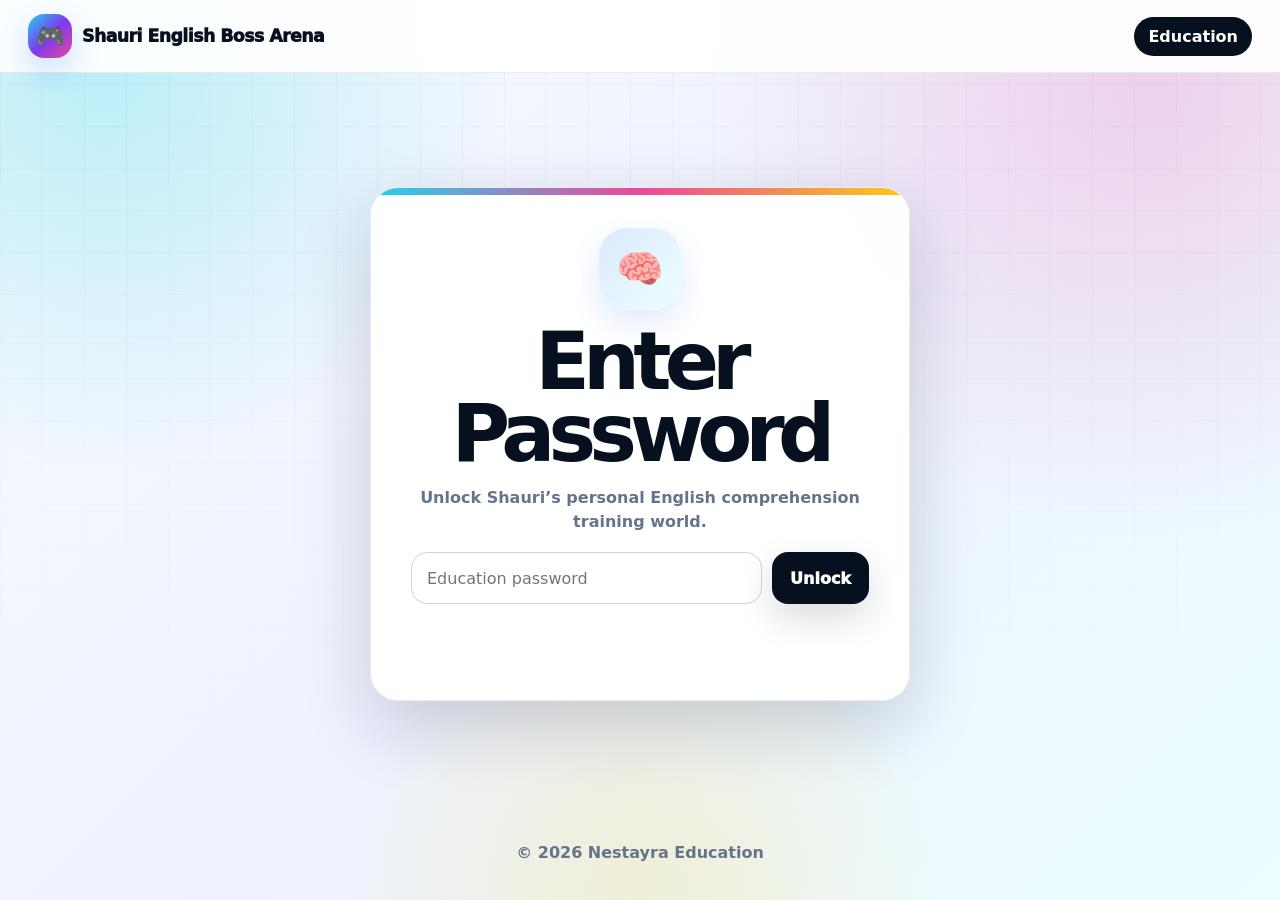
==== commit 520bce00: "eng revision" ====
--- a/index.html
+++ b/index.html
@@ -3,11 +3,12 @@
 <head>
   <meta charset="UTF-8" />
   <meta name="viewport" content="width=device-width, initial-scale=1.0" />
-  <title>Shauri English Skill Arena</title>
+
+  <title>Shauri English Boss Arena</title>
 
   <style>
     :root {
-      --bg: #06101f;
+      --navy: #06101f;
       --ink: #0f172a;
       --muted: #64748b;
       --white: #ffffff;
@@ -39,7 +40,15 @@
       margin: 0;
       min-height: 100vh;
       color: var(--ink);
-      font-family: Inter, ui-sans-serif, system-ui, -apple-system, BlinkMacSystemFont, "Segoe UI", Arial, sans-serif;
+      font-family:
+        Inter,
+        ui-sans-serif,
+        system-ui,
+        -apple-system,
+        BlinkMacSystemFont,
+        "Segoe UI",
+        Arial,
+        sans-serif;
       background:
         radial-gradient(circle at 8% 8%, rgba(34, 211, 238, 0.28), transparent 28%),
         radial-gradient(circle at 90% 10%, rgba(236, 72, 153, 0.20), transparent 32%),
@@ -81,7 +90,7 @@
       justify-content: space-between;
       gap: 14px;
       flex-wrap: wrap;
-      background: rgba(255, 255, 255, 0.9);
+      background: rgba(255, 255, 255, 0.92);
       border-bottom: 1px solid rgba(15, 23, 42, 0.08);
       backdrop-filter: blur(18px);
     }
@@ -91,9 +100,9 @@
       align-items: center;
       gap: 10px;
       font-weight: 1000;
-      color: #06101f;
+      color: var(--navy);
       letter-spacing: -0.03em;
-      font-size: 1.05rem;
+      font-size: 1.08rem;
     }
 
     .brand-icon {
@@ -130,7 +139,7 @@
 
     nav a.primary {
       color: white;
-      background: #06101f;
+      background: var(--navy);
     }
 
     .page {
@@ -143,7 +152,9 @@
     .hero,
     .panel,
     .card,
-    .game-card {
+    .game-card,
+    .mission,
+    .speech {
       background: rgba(255, 255, 255, 0.96);
       border: 1px solid rgba(15, 23, 42, 0.08);
       box-shadow: var(--shadow);
@@ -183,10 +194,10 @@
 
     h1 {
       margin: 0;
-      font-size: clamp(2.2rem, 7vw, 4.9rem);
+      font-size: clamp(2.25rem, 7vw, 5rem);
       line-height: 0.9;
       letter-spacing: -0.085em;
-      color: #06101f;
+      color: var(--navy);
     }
 
     h2 {
@@ -194,12 +205,12 @@
       font-size: clamp(1.65rem, 4vw, 3rem);
       line-height: 0.95;
       letter-spacing: -0.055em;
-      color: #06101f;
+      color: var(--navy);
     }
 
     h3 {
       margin: 0 0 8px;
-      color: #06101f;
+      color: var(--navy);
       font-size: 1.13rem;
     }
 
@@ -239,7 +250,7 @@
       padding: 0 18px;
       font-weight: 1000;
       cursor: pointer;
-      background: #06101f;
+      background: var(--navy);
       color: white;
       text-decoration: none;
       display: inline-flex;
@@ -292,7 +303,7 @@
     .hero-content {
       position: relative;
       z-index: 2;
-      max-width: 850px;
+      max-width: 860px;
     }
 
     .badge {
@@ -321,7 +332,7 @@
       grid-template-columns: repeat(4, 1fr);
       gap: 10px;
       margin-top: 20px;
-      max-width: 880px;
+      max-width: 900px;
     }
 
     .stat {
@@ -335,7 +346,7 @@
     .stat strong {
       display: block;
       font-size: 1.25rem;
-      color: #06101f;
+      color: var(--navy);
       margin-bottom: 2px;
     }
 
@@ -544,12 +555,13 @@
     }
 
     .boss-tip b {
-      color: #06101f;
-    }
-
-    .tech-grid,
+      color: var(--navy);
+    }
+
+    .power-grid,
     .mission-grid,
-    .power-grid {
+    .boss-grid,
+    .confidence {
       display: grid;
       grid-template-columns: repeat(2, 1fr);
       gap: 14px;
@@ -594,7 +606,7 @@
 
     .mission strong {
       display: block;
-      color: #06101f;
+      color: var(--navy);
       font-size: 1.06rem;
       margin-bottom: 6px;
     }
@@ -602,13 +614,6 @@
     .mission p {
       margin: 6px 0 0;
       font-size: 0.95rem;
-    }
-
-    .confidence {
-      margin-top: 18px;
-      display: grid;
-      grid-template-columns: 1fr 1fr;
-      gap: 14px;
     }
 
     .speech {
@@ -621,7 +626,7 @@
 
     .speech strong {
       display: block;
-      color: #06101f;
+      color: var(--navy);
       margin-bottom: 6px;
       font-size: 1.1rem;
     }
@@ -645,9 +650,9 @@
 
       .player-strip,
       .arena,
-      .tech-grid,
+      .power-grid,
       .mission-grid,
-      .power-grid,
+      .boss-grid,
       .confidence,
       .score-grid {
         grid-template-columns: 1fr;
@@ -674,7 +679,7 @@
 <header>
   <div class="brand">
     <div class="brand-icon">🎮</div>
-    <span>Shauri English Arena</span>
+    <span>Shauri English Boss Arena</span>
   </div>
 
   <nav id="navLocked">
@@ -682,10 +687,10 @@
   </nav>
 
   <nav id="navUnlocked" style="display:none">
-    <a class="primary" href="#arena">Game</a>
+    <a class="primary" href="#arena">Boss Game</a>
     <a href="#powerups">Power Skills</a>
-    <a href="#missions">Practice Plan</a>
-    <a href="#confidence">Boost</a>
+    <a href="#bossplan">How to Play</a>
+    <a href="#boost">Boost</a>
     <button id="lockBtn" type="button">Lock</button>
   </nav>
 </header>
@@ -694,7 +699,7 @@
   <section class="login-card" id="loginCard">
     <div class="login-icon">🧠</div>
     <h1>Enter Password</h1>
-    <p>Unlock Shauri’s English Comprehension Skill Arena.</p>
+    <p>Unlock Shauri’s personal English comprehension training world.</p>
 
     <form id="passwordForm">
       <div class="password-row">
@@ -709,43 +714,44 @@
     <section class="hero">
       <div class="hero-content">
         <span class="badge">Shauri-only English arena</span>
-        <h1>Comprehension Champion Mode</h1>
+        <h1>Shauri’s English Boss Arena</h1>
         <p>
-          Shauri, this is your English training world. Your mission is to learn the skill,
-          spot the question type, find the proof, and answer like a champion. Every mistake is XP.
+          Bro, this is your personal 11 Plus English training world. Your mission is simple:
+          read like a detective, spot the skill, find the proof, and beat every comprehension boss.
+          No guessing. No panic. Just calm proof-hunter thinking.
         </p>
 
         <div class="player-strip">
           <div class="stat">
             <strong>Read</strong>
-            <span>Understand first</span>
+            <span>Understand the story</span>
           </div>
           <div class="stat">
             <strong>Spot</strong>
-            <span>Find the skill</span>
+            <span>Find the question skill</span>
           </div>
           <div class="stat">
             <strong>Prove</strong>
-            <span>Use text evidence</span>
+            <span>Use exact words</span>
           </div>
           <div class="stat">
-            <strong>Level Up</strong>
-            <span>Learn from errors</span>
+            <strong>Win</strong>
+            <span>Answer like a boss</span>
           </div>
         </div>
       </div>
     </section>
 
     <div class="quick-rule">
-      <strong>Read it. Spot it. Prove it. Choose it.</strong>
-      <span>Game rule: no proof = no answer yet.</span>
+      <strong>Read it. Spot it. Prove it. Win it.</strong>
+      <span>Boss rule: no proof = no answer yet.</span>
     </div>
 
     <section class="panel" id="arena">
-      <span class="badge">Technique game</span>
-      <h2>Choose the Right Skill</h2>
+      <span class="badge">Boss game</span>
+      <h2>Choose the Right Power Skill</h2>
       <p>
-        Read the mission. Pick the technique Shauri should use.
+        Read the boss mission. Pick the technique Shauri should use.
         This trains the brain before real comprehension tests.
       </p>
 
@@ -772,8 +778,8 @@
             <div class="feedback" id="feedback"></div>
 
             <div class="game-actions">
-              <button class="btn gold" id="nextBtn" type="button">Next Mission</button>
-              <button class="btn light" id="resetBtn" type="button">Reset XP</button>
+              <button class="btn gold" id="nextBtn" type="button">Next Boss</button>
+              <button class="btn light" id="resetBtn" type="button">Fresh Run</button>
             </div>
           </div>
         </div>
@@ -801,8 +807,8 @@
           </div>
 
           <div class="boss-tip" id="bossTip">
-            <b>Champion tip:</b>
-            First spot the type of question. Then use the correct power skill.
+            <b>Rank:</b> Rookie Reader<br><br>
+            <b>Champion tip:</b> First spot the skill. Then find proof.
           </div>
         </aside>
       </div>
@@ -816,7 +822,7 @@
       <div class="power-grid">
         <div class="card">
           <div class="card-icon">📝</div>
-          <h3>Summary First</h3>
+          <h3>Summary Sword</h3>
           <ul>
             <li>Say: “This passage is about...”</li>
             <li>Find the main event, problem or idea.</li>
@@ -826,7 +832,7 @@
 
         <div class="card">
           <div class="card-icon">👀</div>
-          <h3>Narrator Check</h3>
+          <h3>Narrator Radar</h3>
           <ul>
             <li>First person: I, me, my, we, our.</li>
             <li>Third person: he, she, they, names.</li>
@@ -836,7 +842,7 @@
 
         <div class="card">
           <div class="card-icon">🎬</div>
-          <h3>Flow of Events</h3>
+          <h3>Sequence Tracker</h3>
           <ul>
             <li>At the start...</li>
             <li>Then...</li>
@@ -847,7 +853,7 @@
 
         <div class="card">
           <div class="card-icon">🔎</div>
-          <h3>Proof Hunt</h3>
+          <h3>Proof Hunter</h3>
           <ul>
             <li>Point to exact words in the text.</li>
             <li>Do not choose what only sounds nice.</li>
@@ -857,7 +863,7 @@
 
         <div class="card">
           <div class="card-icon">🧠</div>
-          <h3>Inference</h3>
+          <h3>Inference Ninja</h3>
           <ul>
             <li>Inference means working it out from clues.</li>
             <li>Use: clue + proof = answer.</li>
@@ -867,7 +873,7 @@
 
         <div class="card">
           <div class="card-icon">📚</div>
-          <h3>Vocabulary in Context</h3>
+          <h3>Vocabulary Warrior</h3>
           <ul>
             <li>Read the sentence before and after.</li>
             <li>Try each option in the sentence.</li>
@@ -877,7 +883,7 @@
 
         <div class="card">
           <div class="card-icon">🌈</div>
-          <h3>Metaphor</h3>
+          <h3>Metaphor Master</h3>
           <ul>
             <li>One thing is described as another thing.</li>
             <li>Example: “The classroom was a zoo.”</li>
@@ -887,7 +893,7 @@
 
         <div class="card">
           <div class="card-icon">🧍</div>
-          <h3>Personification</h3>
+          <h3>Personification Power</h3>
           <ul>
             <li>A thing is given human actions or feelings.</li>
             <li>Example: “The wind whispered.”</li>
@@ -897,7 +903,7 @@
 
         <div class="card">
           <div class="card-icon">✨</div>
-          <h3>Simile</h3>
+          <h3>Simile Scanner</h3>
           <ul>
             <li>Compares using like or as.</li>
             <li>Example: “as quiet as a mouse.”</li>
@@ -907,7 +913,7 @@
 
         <div class="card">
           <div class="card-icon">🎭</div>
-          <h3>Mood and Tone</h3>
+          <h3>Mood Detector</h3>
           <ul>
             <li>Funny, tense, excited, sad, calm?</li>
             <li>Find words that create the feeling.</li>
@@ -917,7 +923,7 @@
 
         <div class="card">
           <div class="card-icon">⚡</div>
-          <h3>Contrast</h3>
+          <h3>Contrast Crusher</h3>
           <ul>
             <li>Contrast means opposite or sharp change.</li>
             <li>Example: noise to silence.</li>
@@ -927,7 +933,7 @@
 
         <div class="card">
           <div class="card-icon">🎯</div>
-          <h3>Exact Answer</h3>
+          <h3>Exact Answer Boss</h3>
           <ul>
             <li>When = time.</li>
             <li>Where = place.</li>
@@ -938,14 +944,14 @@
       </div>
     </section>
 
-    <section class="panel" id="missions">
-      <span class="badge">Practice plan</span>
-      <h2>How Shauri Should Use This Before a Test</h2>
+    <section class="panel" id="bossplan">
+      <span class="badge">How to play</span>
+      <h2>Shauri’s 6-Step Winning Routine</h2>
 
       <div class="mission-grid">
         <div class="mission">
           <strong>Step 1 — Warm Up</strong>
-          <p>Play 5 technique missions in the game above.</p>
+          <p>Play 5 boss missions above.</p>
           <p><b>Goal:</b> remember which skill to use.</p>
         </div>
 
@@ -981,24 +987,61 @@
       </div>
     </section>
 
-    <section class="panel" id="confidence">
-      <span class="badge">Confidence boost</span>
+    <section class="panel">
+      <span class="badge">Boss traps</span>
+      <h2>Traps Shauri Must Beat</h2>
+
+      <div class="boss-grid">
+        <div class="mission">
+          <strong>Trap 1 — Sounds Nice</strong>
+          <p>An answer may sound good but not be proved.</p>
+          <p><b>Beat it:</b> find exact proof first.</p>
+        </div>
+
+        <div class="mission">
+          <strong>Trap 2 — Too Much Highlighting</strong>
+          <p>If everything is highlighted, nothing stands out.</p>
+          <p><b>Beat it:</b> highlight only proof phrases.</p>
+        </div>
+
+        <div class="mission">
+          <strong>Trap 3 — Wrong Question Type</strong>
+          <p>When means time. Where means place. Why means reason.</p>
+          <p><b>Beat it:</b> read the question word first.</p>
+        </div>
+
+        <div class="mission">
+          <strong>Trap 4 — Vocabulary Guess</strong>
+          <p>A word can change meaning in context.</p>
+          <p><b>Beat it:</b> read before and after.</p>
+        </div>
+      </div>
+    </section>
+
+    <section class="panel" id="boost">
+      <span class="badge">Champion boost</span>
       <h2>Shauri, Read This Before You Start</h2>
 
       <div class="confidence">
         <div class="speech">
-          <strong>You are not just doing homework.</strong>
-          <p>You are training your brain to spot clues, avoid traps and prove your answers.</p>
+          <strong>You are not guessing anymore.</strong>
+          <p>
+            You are training like a proof hunter. Every answer must come from the passage.
+            If you can prove it, you can win it.
+          </p>
         </div>
 
         <div class="speech">
-          <strong>You do not need to be perfect.</strong>
-          <p>Every mistake shows one thing to improve. That is how champions level up.</p>
+          <strong>Mistakes are not bad.</strong>
+          <p>
+            Mistakes are secret XP. Each mistake shows one trap. Learn the trap,
+            then beat it next time.
+          </p>
         </div>
       </div>
 
       <div class="quick-rule">
-        <strong>I can improve. I can prove. I can level up.</strong>
+        <strong>I can read. I can prove. I can level up.</strong>
         <span>Slow proof beats fast guessing.</span>
       </div>
     </section>
@@ -1014,11 +1057,11 @@
 
   const missions = [
     {
-      level: "Level 1",
-      skill: "Summary",
+      level: "Rookie Reader",
+      skill: "Summary Sword",
       title: "The question is about the whole passage.",
       scenario: "Shauri has read a fiction passage. Before answering, he is not fully sure what the story is mainly about.",
-      question: "What should he do first?",
+      question: "What should Shauri do first?",
       choices: [
         "Start answering quickly before he forgets.",
         "Say one short sentence: “This passage is about...”",
@@ -1026,14 +1069,14 @@
         "Skip to the last question."
       ],
       answer: 1,
-      feedback: "Correct. Summary first helps Shauri understand the whole passage before answering."
+      feedback: "Summary Sword unlocked. Before questions, Shauri must know what the passage is really about."
     },
     {
-      level: "Level 2",
+      level: "Narrator Radar",
       skill: "Narrator",
       title: "The passage says “I”, “me” and “my”.",
       scenario: "Shauri notices words like “I wanted fish and chips” and “my mum said...” in the story.",
-      question: "What should he understand?",
+      question: "What should Shauri understand?",
       choices: [
         "The narrator is inside the story.",
         "The narrator is outside the story.",
@@ -1041,14 +1084,14 @@
         "The story is non-fiction."
       ],
       answer: 0,
-      feedback: "Correct. I, me, my, we and our usually mean first-person narrator."
+      feedback: "Narrator Radar activated. I, me, my, we and our usually mean the narrator is inside the story."
     },
     {
-      level: "Level 3",
+      level: "Proof Hunter",
       skill: "Proof",
       title: "The answer sounds right, but there is no proof.",
       scenario: "Shauri likes an option because it sounds sensible, but he cannot point to the proof words.",
-      question: "What should he do?",
+      question: "What should Shauri do?",
       choices: [
         "Choose it because it sounds sensible.",
         "Pick the longest answer.",
@@ -1056,14 +1099,14 @@
         "Guess and move on."
       ],
       answer: 2,
-      feedback: "Correct. In 11 Plus comprehension, proof beats a nice-sounding answer."
+      feedback: "Proof Hunter move. A nice-sounding answer is not enough — the passage must prove it."
     },
     {
-      level: "Level 4",
+      level: "Sequence Tracker",
       skill: "Sequence",
       title: "The question asks what happened next.",
       scenario: "The passage has several events. Shauri is unsure whether the answer happened before or after the main event.",
-      question: "What technique should he use?",
+      question: "What technique should Shauri use?",
       choices: [
         "Look only at the first sentence.",
         "Track start → then → end.",
@@ -1071,14 +1114,14 @@
         "Ignore time words."
       ],
       answer: 1,
-      feedback: "Correct. Sequence questions need the order of events."
+      feedback: "Sequence Tracker unlocked. Sequence questions need the exact order of events."
     },
     {
-      level: "Level 5",
+      level: "Vocabulary Warrior",
       skill: "Vocabulary",
       title: "A word has more than one meaning.",
       scenario: "Shauri sees a tricky word. He knows one meaning, but it may mean something different in this sentence.",
-      question: "What should he do?",
+      question: "What should Shauri do?",
       choices: [
         "Use the meaning he already knows only.",
         "Read the sentence before and after, then test the options.",
@@ -1086,13 +1129,13 @@
         "Skip vocabulary questions."
       ],
       answer: 1,
-      feedback: "Correct. Vocabulary in context means the sentence decides the meaning."
+      feedback: "Vocabulary Warrior move. The sentence decides the meaning, not just memory."
     },
     {
-      level: "Level 6",
+      level: "Metaphor Master",
       skill: "Metaphor",
       title: "The writer says, “The playground was a battlefield.”",
-      scenario: "The playground is not really a battlefield. The writer is using a language technique.",
+      scenario: "The playground is not really a battlefield. The writer is using a strong language picture.",
       question: "What should Shauri understand?",
       choices: [
         "This is a metaphor showing the playground was noisy, chaotic or full of conflict.",
@@ -1101,10 +1144,10 @@
         "This means the playground was empty."
       ],
       answer: 0,
-      feedback: "Correct. A metaphor says one thing is another to create a strong picture."
+      feedback: "Metaphor Master unlocked. A metaphor creates a strong picture by saying one thing is another."
     },
     {
-      level: "Level 7",
+      level: "Personification Power",
       skill: "Personification",
       title: "The writer says, “The wind whispered through the trees.”",
       scenario: "The wind cannot really whisper like a person.",
@@ -1116,10 +1159,10 @@
         "Narrator change"
       ],
       answer: 1,
-      feedback: "Correct. Personification gives a thing human action or feeling."
+      feedback: "Personification Power unlocked. The writer makes a thing act alive to create mood or image."
     },
     {
-      level: "Level 8",
+      level: "Simile Scanner",
       skill: "Simile",
       title: "The writer says, “He ran like a rocket.”",
       scenario: "The words compare the boy to a rocket using like.",
@@ -1131,14 +1174,14 @@
         "This is a punctuation question."
       ],
       answer: 0,
-      feedback: "Correct. A simile uses like or as to compare."
+      feedback: "Simile Scanner activated. A simile uses like or as to compare."
     },
     {
-      level: "Level 9",
+      level: "Mood Detector",
       skill: "Mood",
       title: "The passage feels tense and scary.",
       scenario: "Shauri needs to prove the mood, not just guess it.",
-      question: "What should he look for?",
+      question: "What should Shauri look for?",
       choices: [
         "Feeling words and details that create tension.",
         "Only the longest sentence.",
@@ -1146,10 +1189,10 @@
         "A random word he likes."
       ],
       answer: 0,
-      feedback: "Correct. Mood must be proved by the writer's words and details."
+      feedback: "Mood Detector unlocked. Mood must be proved by the writer’s words and details."
     },
     {
-      level: "Level 10",
+      level: "Inference Ninja",
       skill: "Inference",
       title: "A character slams the door and refuses to speak.",
       scenario: "The passage does not directly say the character is angry.",
@@ -1161,10 +1204,10 @@
         "The character is eating dinner."
       ],
       answer: 0,
-      feedback: "Correct. Inference means using clues to work out what is suggested."
+      feedback: "Inference Ninja move. Use clues plus proof — never random guessing."
     },
     {
-      level: "Level 11",
+      level: "Contrast Crusher",
       skill: "Contrast",
       title: "The passage changes from loud noise to sudden silence.",
       scenario: "Shauri sees two opposite ideas placed close together.",
@@ -1176,14 +1219,14 @@
         "Metaphor only"
       ],
       answer: 0,
-      feedback: "Correct. Contrast means a strong opposite or sharp change."
+      feedback: "Contrast Crusher unlocked. Contrast means a strong opposite or sharp change."
     },
     {
-      level: "Boss",
+      level: "Exact Answer Boss",
       skill: "Exact Answer",
       title: "The question asks for two things.",
       scenario: "Shauri finds one correct detail and wants to move on quickly.",
-      question: "What should he remember?",
+      question: "What should Shauri remember?",
       choices: [
         "One detail is enough.",
         "Give two separate things because the question asks for two.",
@@ -1191,7 +1234,7 @@
         "Choose any two random words."
       ],
       answer: 1,
-      feedback: "Correct. If the question asks for two things, give two clear things."
+      feedback: "Exact Answer Boss defeated. If the question asks for two things, give two clear things."
     }
   ];
 
@@ -1238,10 +1281,13 @@
     let rank = "Rookie Reader";
     if (xp >= 80) rank = "Proof Hunter";
     if (xp >= 160) rank = "Inference Ninja";
-    if (xp >= 260) rank = "Language Boss";
-    if (xp >= 400) rank = "Comprehension Champion";
-
-    bossTip.innerHTML = "<b>Rank:</b> " + rank + "<br><br><b>Champion tip:</b> First spot the skill, then find proof.";
+    if (xp >= 260) rank = "Writer’s Trick Master";
+    if (xp >= 400) rank = "Comprehension Boss";
+    if (xp >= 600) rank = "11 Plus Champion";
+
+    bossTip.innerHTML =
+      "<b>Rank:</b> " + rank +
+      "<br><br><b>Champion tip:</b> First spot the skill, then find proof.";
   }
 
   function renderMission() {
@@ -1296,12 +1342,30 @@
       const gain = 10 + Math.min(streak * 2, 20);
       xp += gain;
 
+      let streakMessage = "";
+      if (streak === 3) {
+        streakMessage = "<br><br>🔥 3-streak! Shauri is heating up.";
+      }
+      if (streak === 5) {
+        streakMessage = "<br><br>🏆 5-streak! Boss mode unlocked.";
+      }
+      if (streak >= 8) {
+        streakMessage = "<br><br>🚀 Monster streak! Shauri is playing like a champion.";
+      }
+
       feedback.className = "feedback show good";
-      feedback.innerHTML = "✅ Correct! " + mission.feedback + "<br><br>+" + gain + " XP. Nice work, Shauri.";
+      feedback.innerHTML =
+        "✅ Boom! Correct, Shauri. " +
+        mission.feedback +
+        "<br><br>+" + gain + " XP. That was proof-hunter thinking." +
+        streakMessage;
     } else {
       streak = 0;
       feedback.className = "feedback show bad";
-      feedback.innerHTML = "❌ Not this time. " + mission.feedback + "<br><br>That mistake is useful XP if you remember the rule.";
+      feedback.innerHTML =
+        "❌ Not yet, bro — but this is useful XP. " +
+        mission.feedback +
+        "<br><br>Check the rule, learn the trap, and smash the next one.";
     }
 
     saveStats();
@@ -1322,7 +1386,7 @@
     saveStats();
     updateStats();
     feedback.className = "feedback show good";
-    feedback.textContent = "Stats reset. Fresh run, Shauri. New mission starts now.";
+    feedback.textContent = "Fresh run started. New mission, Shauri. Let’s level up.";
   });
 
   function unlock() {
